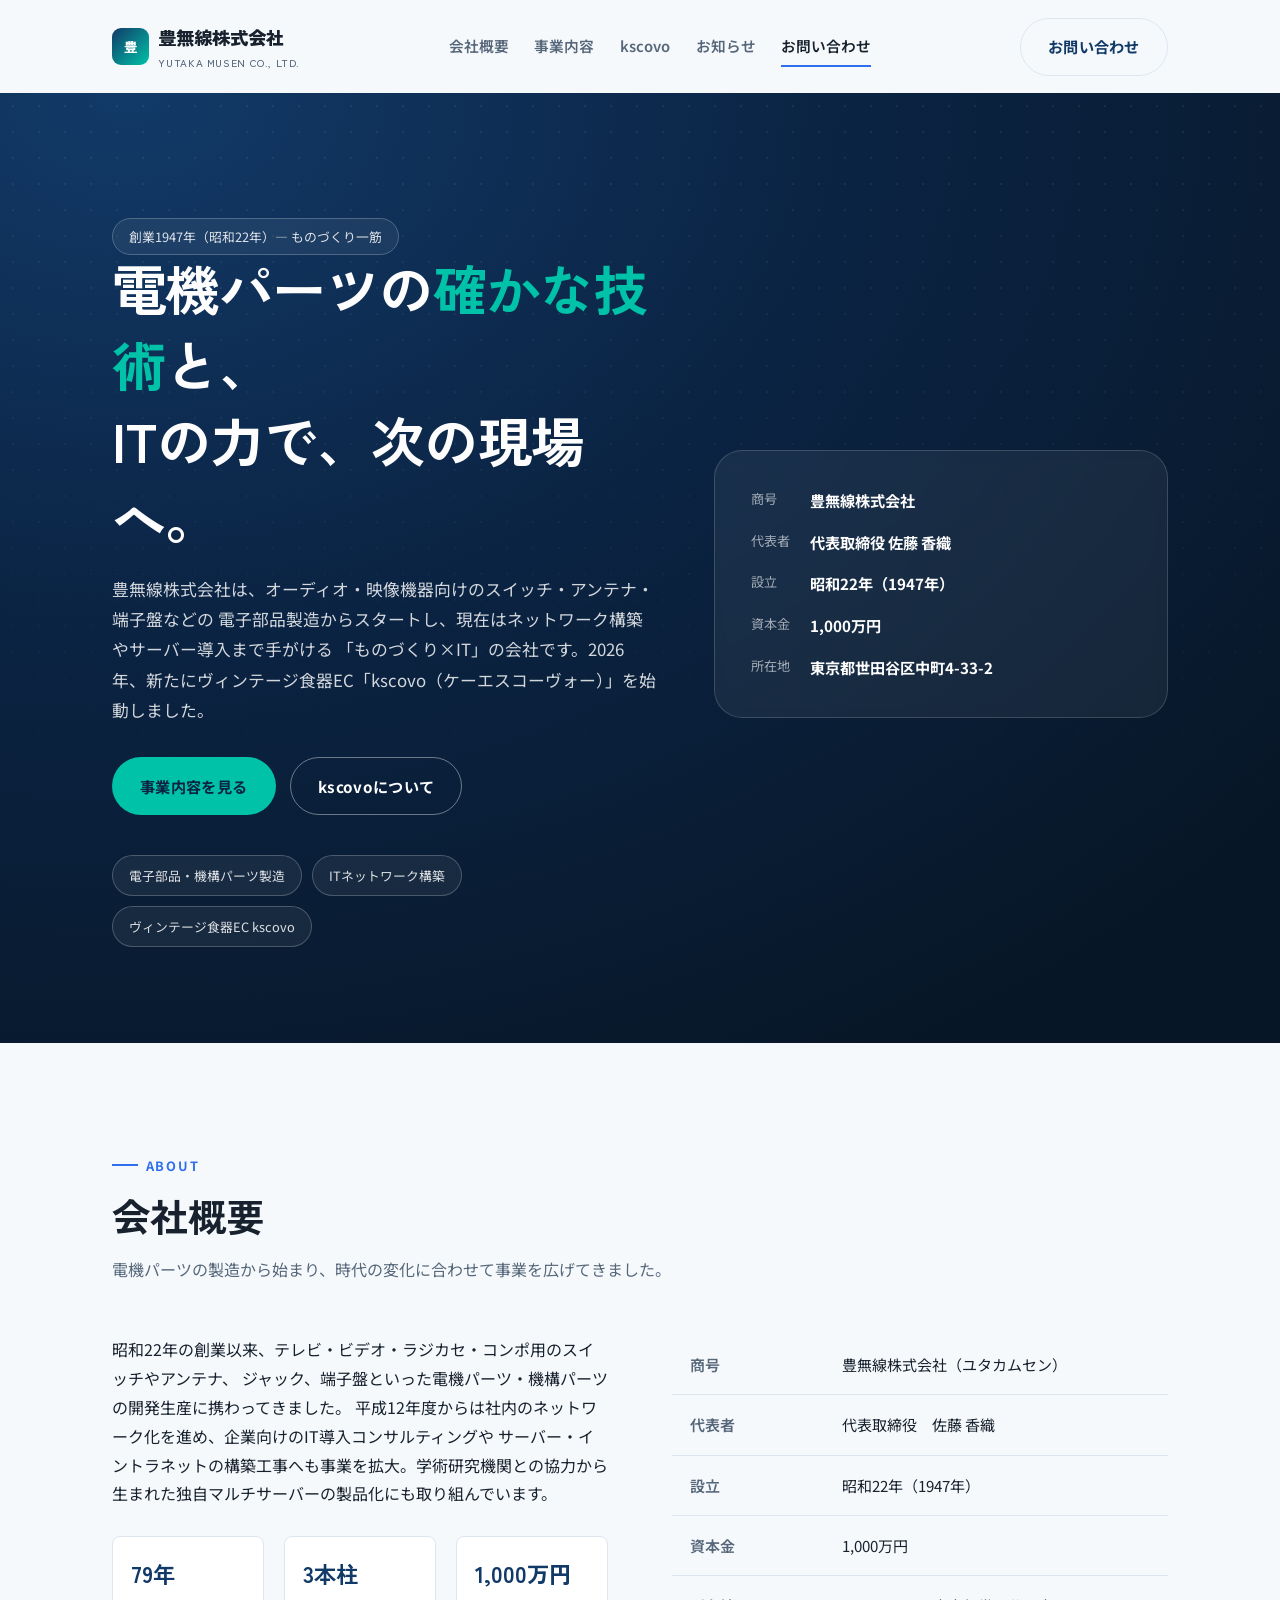
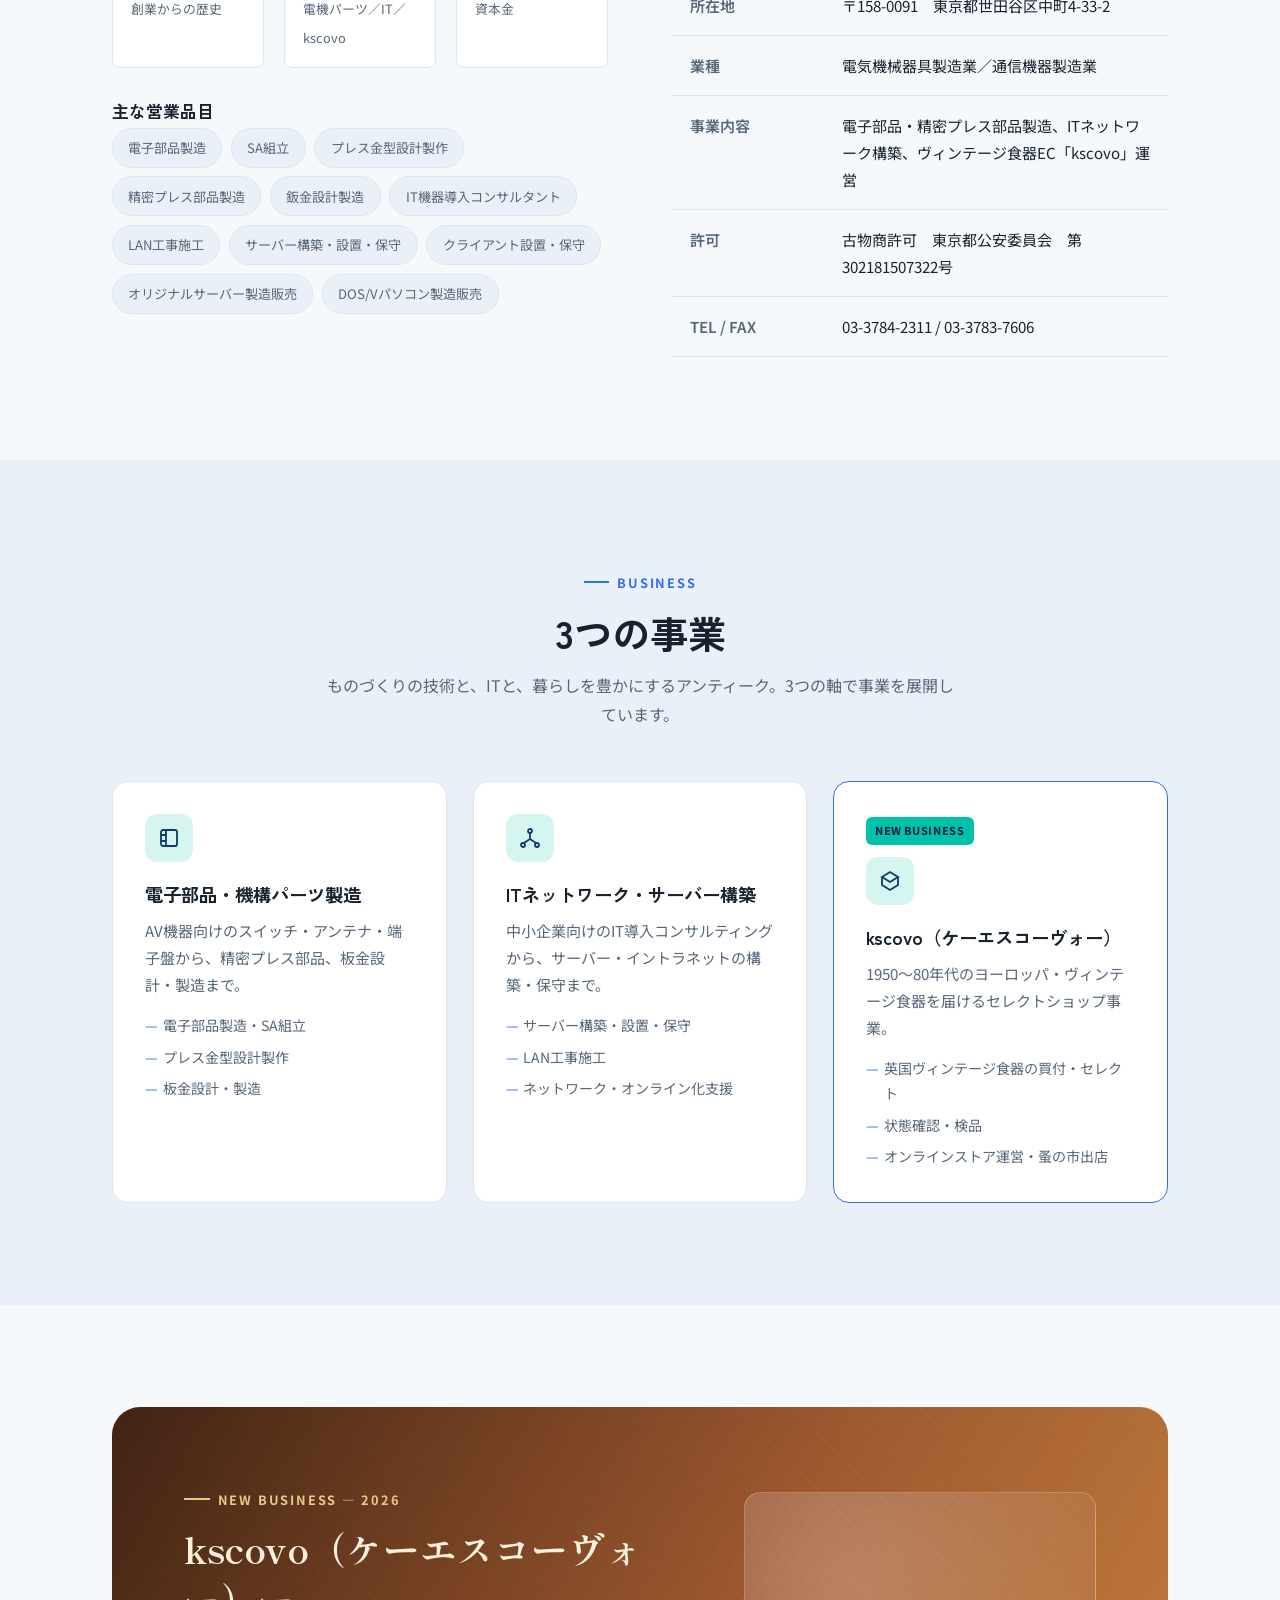
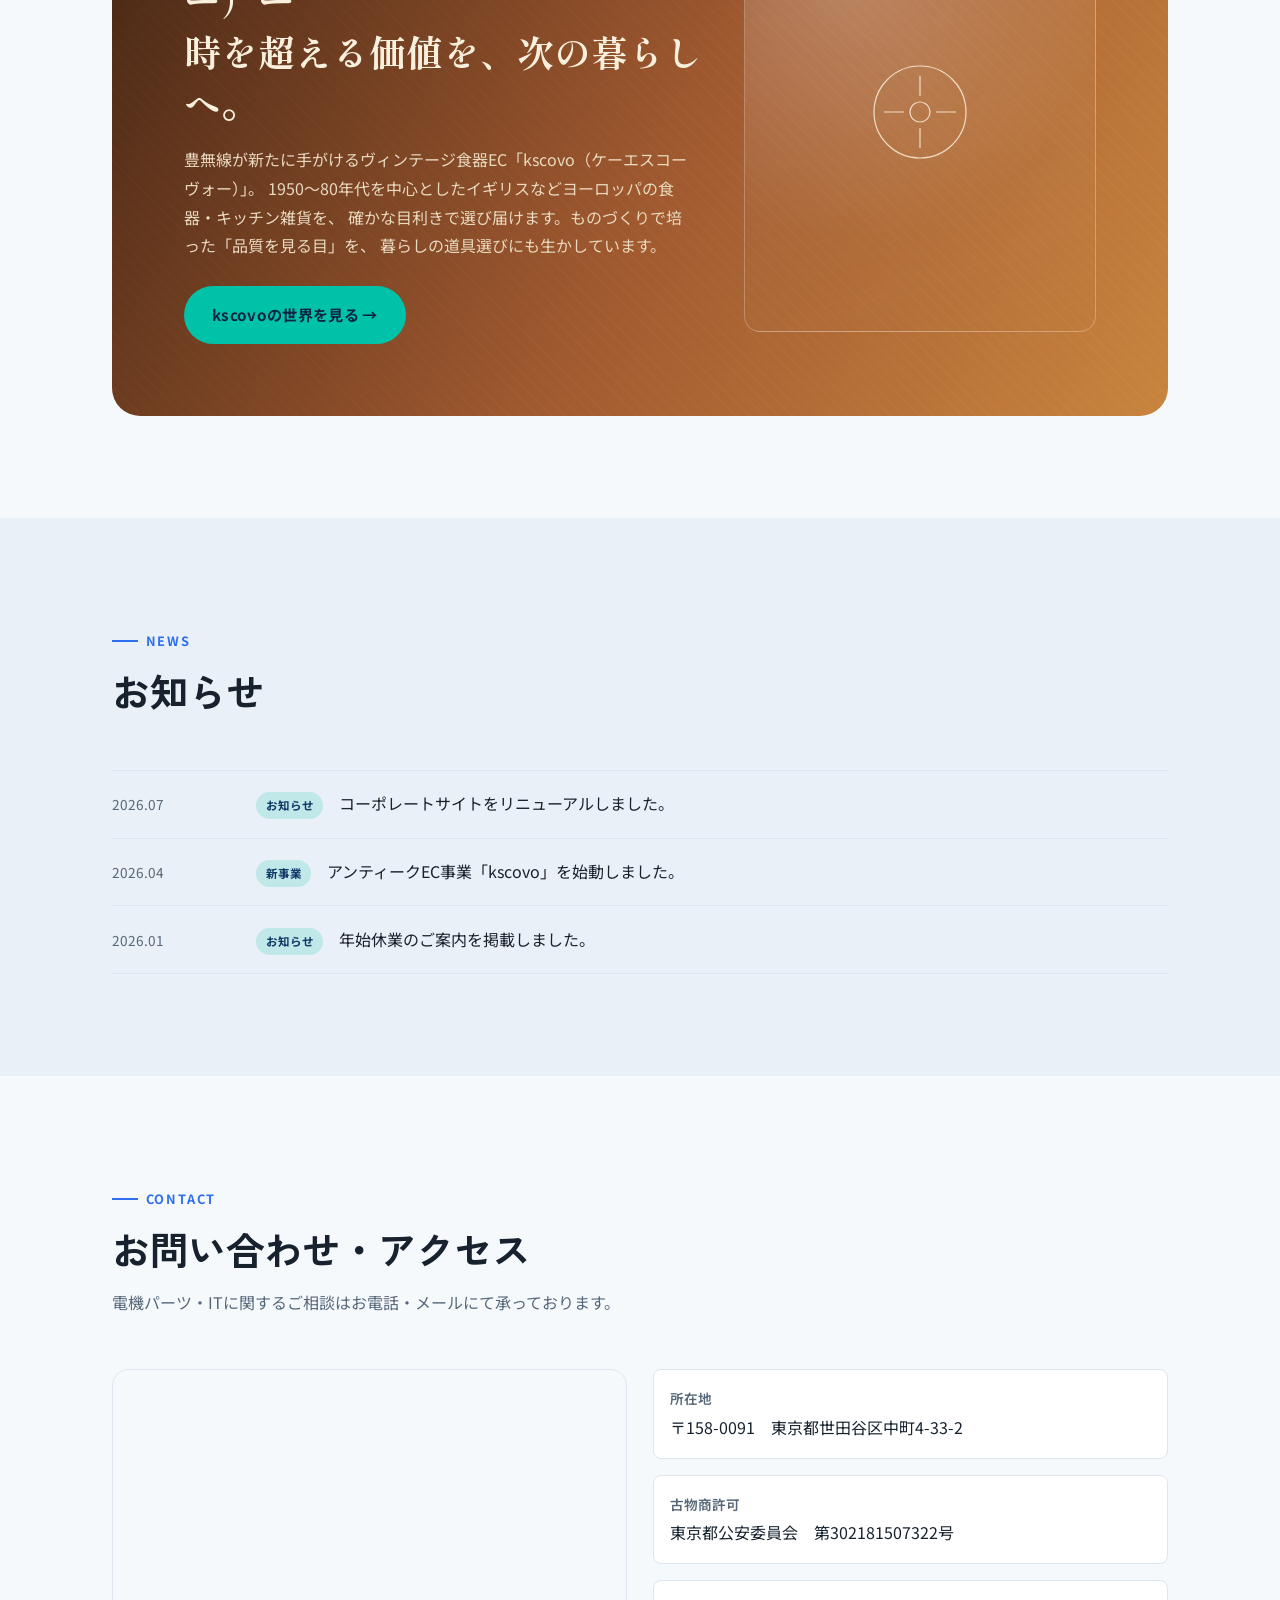
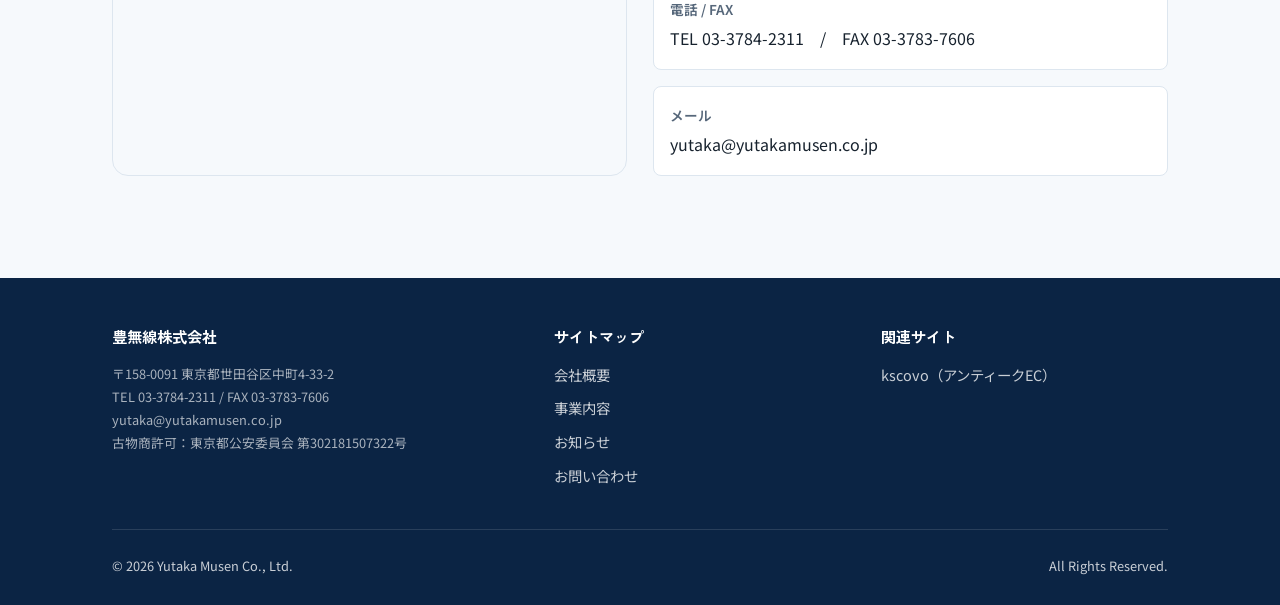
==== index.html @ 1d4fbcd5 "Add files via upload" ====
<!DOCTYPE html>
<html lang="ja">
<head>
<meta charset="UTF-8">
<meta name="viewport" content="width=device-width, initial-scale=1.0">
<title>豊無線株式会社 | 電機パーツ製造・ITネットワーク・アンティークEC「kscovo」</title>
<meta name="description" content="豊無線株式会社は昭和22年創業。電子部品・機構パーツの開発製造とITネットワーク構築に加え、ヴィンテージ食器EC「kscovo（ケーエスコーヴォー）」を新たに展開しています。">

<!-- 無料フォント(Google Fonts)。維持費0円で今どきの書体を利用できます -->
<link rel="preconnect" href="https://fonts.googleapis.com">
<link rel="preconnect" href="https://fonts.gstatic.com" crossorigin>
<link href="https://fonts.googleapis.com/css2?family=Noto+Sans+JP:wght@400;500;600;700;800&family=Zen+Kaku+Gothic+New:wght@500;700;900&family=Shippori+Mincho:wght@500;600;700&display=swap" rel="stylesheet">

<link rel="stylesheet" href="style.css">
</head>
<body class="theme-corp">

<header class="site-header" data-header>
  <div class="container">
    <a class="brand" href="#top">
      <span class="brand-mark">豊</span>
      <span>
        豊無線株式会社
        <small>YUTAKA MUSEN CO., LTD.</small>
      </span>
    </a>

    <nav class="nav-links" data-nav-links>
      <a href="#about">会社概要</a>
      <a href="#business">事業内容</a>
      <a href="#kscovo">kscovo</a>
      <a href="#news">お知らせ</a>
      <a href="#contact">お問い合わせ</a>
    </nav>

    <div class="nav-cta">
      <a class="btn btn-outline" href="#contact">お問い合わせ</a>
      <button class="nav-toggle" data-nav-toggle aria-label="メニューを開く" aria-expanded="false">
        <span></span>
      </button>
    </div>
  </div>
</header>

<main id="top">

  <!-- ================= HERO ================= -->
  <section class="hero">
    <div class="container hero-grid">
      <div class="reveal is-visible">
        <span class="hero-badge" style="margin-bottom:1.25rem;">創業1947年（昭和22年）— ものづくり一筋</span>
        <h1>電機パーツの<em>確かな技術</em>と、<br>ITの力で、次の現場へ。</h1>
        <p class="lead">
          豊無線株式会社は、オーディオ・映像機器向けのスイッチ・アンテナ・端子盤などの
          電子部品製造からスタートし、現在はネットワーク構築やサーバー導入まで手がける
          「ものづくり×IT」の会社です。2026年、新たにヴィンテージ食器EC「kscovo（ケーエスコーヴォー）」を始動しました。
        </p>
        <div class="hero-actions">
          <a class="btn btn-accent" href="#business">事業内容を見る</a>
          <a class="btn btn-ghost" href="#kscovo">kscovoについて</a>
        </div>
        <div class="hero-badges">
          <span class="hero-badge">電子部品・機構パーツ製造</span>
          <span class="hero-badge">ITネットワーク構築</span>
          <span class="hero-badge">ヴィンテージ食器EC kscovo</span>
        </div>
      </div>

      <div class="hero-panel reveal">
        <dl>
          <dt>商号</dt><dd>豊無線株式会社</dd>
          <dt>代表者</dt><dd>代表取締役 佐藤 香織</dd>
          <dt>設立</dt><dd>昭和22年（1947年）</dd>
          <dt>資本金</dt><dd>1,000万円</dd>
          <dt>所在地</dt><dd>東京都世田谷区中町4-33-2</dd>
        </dl>
      </div>
    </div>
  </section>

  <!-- ================= 会社概要 ================= -->
  <section class="section" id="about">
    <div class="container">
      <div class="section-head reveal">
        <span class="eyebrow">About</span>
        <h2>会社概要</h2>
        <p>電機パーツの製造から始まり、時代の変化に合わせて事業を広げてきました。</p>
      </div>

      <div class="about-lead">
        <div class="reveal">
          <p>
            昭和22年の創業以来、テレビ・ビデオ・ラジカセ・コンポ用のスイッチやアンテナ、
            ジャック、端子盤といった電機パーツ・機構パーツの開発生産に携わってきました。
            平成12年度からは社内のネットワーク化を進め、企業向けのIT導入コンサルティングや
            サーバー・イントラネットの構築工事へも事業を拡大。学術研究機関との協力から
            生まれた独自マルチサーバーの製品化にも取り組んでいます。
          </p>
          <div class="stat-row">
            <div class="stat"><b>79年</b><span>創業からの歴史</span></div>
            <div class="stat"><b>3本柱</b><span>電機パーツ／IT／kscovo</span></div>
            <div class="stat"><b>1,000万円</b><span>資本金</span></div>
          </div>

          <div style="margin-top:2rem;">
            <h3 style="font-size:1.05rem;margin-bottom:.25rem;">主な営業品目</h3>
            <ul class="tag-list">
              <li class="tag-pill">電子部品製造</li>
              <li class="tag-pill">SA組立</li>
              <li class="tag-pill">プレス金型設計製作</li>
              <li class="tag-pill">精密プレス部品製造</li>
              <li class="tag-pill">鈑金設計製造</li>
              <li class="tag-pill">IT機器導入コンサルタント</li>
              <li class="tag-pill">LAN工事施工</li>
              <li class="tag-pill">サーバー構築・設置・保守</li>
              <li class="tag-pill">クライアント設置・保守</li>
              <li class="tag-pill">オリジナルサーバー製造販売</li>
              <li class="tag-pill">DOS/Vパソコン製造販売</li>
            </ul>
          </div>
        </div>

        <div class="reveal">
          <table class="info-table">
            <tbody>
              <tr><th>商号</th><td>豊無線株式会社（ユタカムセン）</td></tr>
              <tr><th>代表者</th><td>代表取締役　佐藤 香織</td></tr>
              <tr><th>設立</th><td>昭和22年（1947年）</td></tr>
              <tr><th>資本金</th><td>1,000万円</td></tr>
              <tr><th>所在地</th><td>〒158-0091　東京都世田谷区中町4-33-2</td></tr>
              <tr><th>業種</th><td>電気機械器具製造業／通信機器製造業</td></tr>
              <tr><th>事業内容</th><td>電子部品・精密プレス部品製造、ITネットワーク構築、ヴィンテージ食器EC「kscovo」運営</td></tr>
              <tr><th>許可</th><td>古物商許可　東京都公安委員会　第302181507322号</td></tr>
              <tr><th>TEL / FAX</th><td>03-3784-2311 / 03-3783-7606</td></tr>
            </tbody>
          </table>
        </div>
      </div>
    </div>
  </section>

  <!-- ================= 事業内容 ================= -->
  <section class="section section--alt" id="business">
    <div class="container">
      <div class="section-head center reveal" style="margin-inline:auto;">
        <span class="eyebrow">Business</span>
        <h2>3つの事業</h2>
        <p>ものづくりの技術と、ITと、暮らしを豊かにするアンティーク。3つの軸で事業を展開しています。</p>
      </div>

      <div class="grid grid-3">
        <div class="card reveal">
          <div class="card-icon" aria-hidden="true">
            <svg width="24" height="24" viewBox="0 0 24 24" fill="none" stroke="currentColor" stroke-width="1.8"><rect x="4" y="4" width="16" height="16" rx="2"/><path d="M9 4v16M4 9h5M4 15h5"/></svg>
          </div>
          <h3>電子部品・機構パーツ製造</h3>
          <p>AV機器向けのスイッチ・アンテナ・端子盤から、精密プレス部品、板金設計・製造まで。</p>
          <ul>
            <li>電子部品製造・SA組立</li>
            <li>プレス金型設計製作</li>
            <li>板金設計・製造</li>
          </ul>
        </div>

        <div class="card reveal">
          <div class="card-icon" aria-hidden="true">
            <svg width="24" height="24" viewBox="0 0 24 24" fill="none" stroke="currentColor" stroke-width="1.8"><circle cx="12" cy="5" r="2"/><circle cx="5" cy="19" r="2"/><circle cx="19" cy="19" r="2"/><path d="M12 7v6M12 13l-6 4M12 13l6 4"/></svg>
          </div>
          <h3>ITネットワーク・サーバー構築</h3>
          <p>中小企業向けのIT導入コンサルティングから、サーバー・イントラネットの構築・保守まで。</p>
          <ul>
            <li>サーバー構築・設置・保守</li>
            <li>LAN工事施工</li>
            <li>ネットワーク・オンライン化支援</li>
          </ul>
        </div>

        <a class="card reveal" href="kscovo.html" style="border-color:var(--color-accent-2,#8a5a3b);">
          <span class="badge-new">NEW BUSINESS</span>
          <div class="card-icon" aria-hidden="true">
            <svg width="24" height="24" viewBox="0 0 24 24" fill="none" stroke="currentColor" stroke-width="1.8"><path d="M4 8l8-5 8 5-8 5-8-5Z"/><path d="M4 8v8l8 5 8-5V8"/></svg>
          </div>
          <h3>kscovo（ケーエスコーヴォー）</h3>
          <p>1950〜80年代のヨーロッパ・ヴィンテージ食器を届けるセレクトショップ事業。</p>
          <ul>
            <li>英国ヴィンテージ食器の買付・セレクト</li>
            <li>状態確認・検品</li>
            <li>オンラインストア運営・蚤の市出店</li>
          </ul>
        </a>
      </div>
    </div>
  </section>

  <!-- ================= kscovo 誘導 ================= -->
  <section class="section" id="kscovo">
    <div class="container">
      <div class="kscovo-teaser reveal">
        <div>
          <span class="eyebrow">New Business — 2026</span>
          <h2>kscovo（ケーエスコーヴォー）ー <br>時を超える価値を、次の暮らしへ。</h2>
          <p>
            豊無線が新たに手がけるヴィンテージ食器EC「kscovo（ケーエスコーヴォー）」。
            1950〜80年代を中心としたイギリスなどヨーロッパの食器・キッチン雑貨を、
            確かな目利きで選び届けます。ものづくりで培った「品質を見る目」を、
            暮らしの道具選びにも生かしています。
          </p>
          <a class="btn btn-accent" href="kscovo.html">kscovoの世界を見る →</a>
        </div>
        <div class="kscovo-teaser-visual" aria-hidden="true">
          <svg width="120" height="120" viewBox="0 0 120 120" fill="none" stroke="#f8efdd" stroke-width="1.2" opacity="0.85">
            <circle cx="60" cy="60" r="46"/>
            <path d="M60 24v20M60 76v20M24 60h20M76 60h20"/>
            <circle cx="60" cy="60" r="10"/>
          </svg>
        </div>
      </div>
    </div>
  </section>

  <!-- ================= お知らせ ================= -->
  <section class="section section--alt" id="news">
    <div class="container">
      <div class="section-head reveal">
        <span class="eyebrow">News</span>
        <h2>お知らせ</h2>
      </div>

      <div class="news-list reveal">
        <div class="news-item">
          <time datetime="2026-07">2026.07</time>
          <span class="news-tag">お知らせ</span>
          <p>コーポレートサイトをリニューアルしました。</p>
        </div>
        <div class="news-item">
          <time datetime="2026-04">2026.04</time>
          <span class="news-tag">新事業</span>
          <p>アンティークEC事業「kscovo」を始動しました。</p>
        </div>
        <div class="news-item">
          <time datetime="2026-01">2026.01</time>
          <span class="news-tag">お知らせ</span>
          <p>年始休業のご案内を掲載しました。</p>
        </div>
      </div>
    </div>
  </section>

  <!-- ================= お問い合わせ / アクセス ================= -->
  <section class="section" id="contact">
    <div class="container">
      <div class="section-head reveal">
        <span class="eyebrow">Contact</span>
        <h2>お問い合わせ・アクセス</h2>
        <p>電機パーツ・ITに関するご相談はお電話・メールにて承っております。</p>
      </div>

      <div class="contact-grid reveal">
        <div class="map-frame">
          <iframe
            src="https://www.google.com/maps?q=東京都世田谷区中町4-33-2&output=embed"
            loading="lazy"
            referrerpolicy="no-referrer-when-downgrade"
            title="豊無線株式会社 所在地地図">
          </iframe>
        </div>

        <ul class="contact-list">
          <li>
            <div>
              <b>所在地</b>
              〒158-0091　東京都世田谷区中町4-33-2
            </div>
          </li>
          <li>
            <div>
              <b>古物商許可</b>
              東京都公安委員会　第302181507322号
            </div>
          </li>
          <li>
            <div>
              <b>電話 / FAX</b>
              TEL 03-3784-2311　/　FAX 03-3783-7606
            </div>
          </li>
          <li>
            <div>
              <b>メール</b>
              yutaka@yutakamusen.co.jp
            </div>
          </li>
        </ul>
      </div>
    </div>
  </section>
</main>

<footer class="site-footer">
  <div class="container">
    <div class="footer-grid">
      <div>
        <h4>豊無線株式会社</h4>
        <p class="small-note" style="color:rgba(255,255,255,.65);max-width:26rem;">
          〒158-0091 東京都世田谷区中町4-33-2<br>
          TEL 03-3784-2311 / FAX 03-3783-7606<br>
          yutaka@yutakamusen.co.jp<br>
          古物商許可：東京都公安委員会 第302181507322号
        </p>
      </div>
      <div>
        <h4>サイトマップ</h4>
        <ul>
          <li><a href="#about">会社概要</a></li>
          <li><a href="#business">事業内容</a></li>
          <li><a href="#news">お知らせ</a></li>
          <li><a href="#contact">お問い合わせ</a></li>
        </ul>
      </div>
      <div>
        <h4>関連サイト</h4>
        <ul>
          <li><a href="kscovo.html">kscovo（アンティークEC）</a></li>
        </ul>
      </div>
    </div>
    <div class="footer-bottom">
      <span>&copy; <span data-year>2026</span> Yutaka Musen Co., Ltd.</span>
      <span>All Rights Reserved.</span>
    </div>
  </div>
</footer>

<script src="script.js"></script>
</body>
</html>
---- style.css ----
/* =========================================================
   豊無線株式会社 コーポレートサイト / kscovo ブランドサイト 共通CSS
   - ビルド不要の素の CSS のみ。CDNはGoogle Fontsのみ利用（無料・維持コストほぼ0）
   - body の class (theme-corp / theme-kscovo) で配色・フォントを切替える
     ことで、1本のCSSファイルで「本業サイト」と「kscovoブランド」の
     まったく違う世界観を両立させています。
   ========================================================= */

:root{
  --font-sans: "Noto Sans JP", "Hiragino Kaku Gothic ProN", sans-serif;
  --font-display: "Zen Kaku Gothic New", var(--font-sans);

  --container: 1120px;
  --radius-sm: 8px;
  --radius-md: 16px;
  --radius-lg: 28px;
  --gap: clamp(1rem, 2vw, 1.75rem);
  --section-pad: clamp(3.5rem, 8vw, 7rem);
  --ease: cubic-bezier(.4,0,.2,1);
}

/* ---------- テーマ: 豊無線（本業サイト） ---------- */
body.theme-corp{
  --color-bg: #f6f9fc;
  --color-bg-alt: #eaf0f7;
  --color-surface: #ffffff;
  --color-text: #17222e;
  --color-text-muted: #56677a;
  --color-primary: #123a68;
  --color-primary-dark: #0b2444;
  --color-accent: #00c2a8;
  --color-accent-2: #2f6fed;
  --color-border: #dde6ef;
  --hero-gradient: radial-gradient(120% 120% at 10% 0%, #123a68 0%, #0b2444 45%, #071626 100%);
}

/* ---------- テーマ: kscovo（1950-80s 英国ヴィンテージ食器ブランド） ---------- */
/* 実店舗 kscovo.stores.jp のテイスト(Hornsea/Midwinterなどの英国ヴィンテージ
   食器らしい、マスタード×テラコッタ×オリーブの温かみあるレトロトーン)に寄せています */
body.theme-kscovo{
  --font-display: "Shippori Mincho", serif;
  --color-bg: #f8f0e2;
  --color-bg-alt: #f0e3c9;
  --color-surface: #fffaf1;
  --color-text: #3a2e22;
  --color-text-muted: #7c6a56;
  --color-primary: #7a4726;
  --color-primary-dark: #402313;
  --color-accent: #c9843f;
  --color-accent-2: #7d8a4d;
  --color-border: #e4d3ac;
  --hero-gradient: radial-gradient(120% 120% at 85% 0%, #c9843f 0%, #a15a30 45%, #402313 100%);
}

*,*::before,*::after{ box-sizing:border-box; }
html{ scroll-behavior:smooth; }
@media (prefers-reduced-motion: reduce){
  html{ scroll-behavior:auto; }
  *{ animation-duration:.001ms !important; transition-duration:.001ms !important; }
}

body{
  margin:0;
  font-family:var(--font-sans);
  background:var(--color-bg);
  color:var(--color-text);
  line-height:1.8;
  -webkit-font-smoothing:antialiased;
  font-size:16px;
}

img,svg{ display:block; max-width:100%; }
a{ color:inherit; text-decoration:none; }
ul{ margin:0; padding:0; list-style:none; }
h1,h2,h3,h4{ font-family:var(--font-display); line-height:1.4; margin:0; }
p{ margin:0; }

.container{
  width:100%;
  max-width:var(--container);
  margin-inline:auto;
  padding-inline:clamp(1.25rem, 4vw, 2rem);
}

.section{ padding-block:var(--section-pad); }
.section--alt{ background:var(--color-bg-alt); }

.eyebrow{
  display:inline-flex; align-items:center; gap:.5rem;
  font-size:.8rem; letter-spacing:.14em; font-weight:700;
  color:var(--color-accent-2, var(--color-accent));
  text-transform:uppercase;
  margin-bottom:.75rem;
}
.eyebrow::before{ content:""; width:1.6rem; height:2px; background:currentColor; display:inline-block; }

.section-head{ max-width:640px; margin-bottom:clamp(2rem,5vw,3.25rem); }
.section-head h2{ font-size:clamp(1.6rem,3.2vw,2.4rem); margin-bottom:.75rem; }
.section-head p{ color:var(--color-text-muted); font-size:1rem; }
.section-head.center{ margin-inline:auto; text-align:center; }

/* ---------- ボタン ---------- */
.btn{
  display:inline-flex; align-items:center; gap:.6rem;
  padding:.9rem 1.7rem; border-radius:999px;
  font-weight:700; font-size:.95rem; letter-spacing:.02em;
  border:1px solid transparent; cursor:pointer;
  transition:transform .25s var(--ease), box-shadow .25s var(--ease), background .25s var(--ease), color .25s var(--ease);
  white-space:nowrap;
}
.btn:hover{ transform:translateY(-2px); }
.btn-primary{ background:var(--color-primary); color:#fff; box-shadow:0 10px 24px -10px color-mix(in srgb, var(--color-primary) 70%, transparent); }
.btn-primary:hover{ background:var(--color-primary-dark); }
.btn-accent{ background:var(--color-accent); color:#0b2444; }
.theme-kscovo .btn-accent{ color:#2c1c11; }
.btn-accent:hover{ filter:brightness(1.08); }
.btn-ghost{ background:transparent; color:var(--color-on-dark, #fff); border-color:color-mix(in srgb, currentColor 40%, transparent); }
.btn-outline{ background:transparent; color:var(--color-primary); border-color:var(--color-border); }
.btn-outline:hover{ background:var(--color-surface); border-color:var(--color-primary); }
.btn-block{ width:100%; justify-content:center; }

/* ---------- ヘッダー / ナビ ---------- */
.site-header{
  position:sticky; top:0; z-index:100;
  padding-block:1.1rem;
  transition:background .3s var(--ease), box-shadow .3s var(--ease), padding .3s var(--ease), backdrop-filter .3s var(--ease);
}
.site-header .container{ display:flex; align-items:center; justify-content:space-between; gap:1rem; }
.site-header.is-scrolled{
  background:color-mix(in srgb, var(--color-bg) 82%, transparent);
  backdrop-filter:blur(14px);
  box-shadow:0 8px 24px -18px rgba(0,0,0,.35);
  padding-block:.7rem;
}
.brand{ display:flex; align-items:center; gap:.6rem; font-family:var(--font-display); font-weight:800; font-size:1.15rem; }
.brand-mark{
  width:2.3rem; height:2.3rem; border-radius:9px;
  background:linear-gradient(135deg, var(--color-primary), var(--color-accent));
  color:#fff; display:flex; align-items:center; justify-content:center;
  font-size:.85rem; font-weight:800; letter-spacing:-.02em;
  flex:none;
}
.theme-kscovo .brand-mark{ border-radius:50%; background:linear-gradient(135deg, var(--color-accent), var(--color-primary)); }
.brand small{ display:block; font-size:.65rem; font-weight:500; color:var(--color-text-muted); letter-spacing:.06em; }

.nav-links{ display:flex; align-items:center; gap:clamp(1rem,2vw,2rem); }
.nav-links a{
  font-size:.92rem; font-weight:600; color:var(--color-text-muted);
  position:relative; padding:.3rem 0; transition:color .2s;
}
.nav-links a::after{
  content:""; position:absolute; left:0; bottom:-2px; height:2px; width:0;
  background:var(--color-accent-2, var(--color-accent)); transition:width .25s var(--ease);
}
.nav-links a:hover,.nav-links a.active{ color:var(--color-text); }
.nav-links a:hover::after,.nav-links a.active::after{ width:100%; }
.nav-cta{ display:flex; align-items:center; gap:.75rem; }

.nav-toggle{
  display:none; width:2.6rem; height:2.6rem; border-radius:8px;
  border:1px solid var(--color-border); background:var(--color-surface);
  align-items:center; justify-content:center; cursor:pointer;
}
.nav-toggle span, .nav-toggle span::before, .nav-toggle span::after{
  content:""; display:block; width:18px; height:2px; background:var(--color-text);
  position:relative; transition:transform .25s var(--ease), opacity .25s var(--ease);
}
.nav-toggle span::before{ position:absolute; top:-6px; }
.nav-toggle span::after{ position:absolute; top:6px; }
.nav-toggle[aria-expanded="true"] span{ background:transparent; }
.nav-toggle[aria-expanded="true"] span::before{ transform:translateY(6px) rotate(45deg); }
.nav-toggle[aria-expanded="true"] span::after{ transform:translateY(-6px) rotate(-45deg); }

@media (max-width: 860px){
  .nav-links{
    position:fixed; inset:0 0 0 auto; width:min(78vw,320px); height:100vh;
    background:var(--color-surface); flex-direction:column; align-items:flex-start;
    padding:6.5rem 2rem 2rem; gap:1.5rem; box-shadow:-16px 0 40px -20px rgba(0,0,0,.35);
    transform:translateX(100%); transition:transform .35s var(--ease);
  }
  .nav-links.is-open{ transform:translateX(0); }
  .nav-toggle{ display:inline-flex; }
  .nav-cta .btn-outline{ display:none; }
}

/* ---------- ヒーロー ---------- */
.hero{
  position:relative; overflow:hidden; color:#fdfdfd;
  background:var(--hero-gradient);
  padding-block:clamp(4.5rem,10vw,8rem) clamp(3.5rem,8vw,6rem);
}
.hero::before{
  content:""; position:absolute; inset:0; opacity:.5; pointer-events:none;
  background-image:radial-gradient(rgba(255,255,255,.14) 1px, transparent 1px);
  background-size:26px 26px;
  mask-image:linear-gradient(to bottom, black, transparent 85%);
}
.hero-grid{ position:relative; display:grid; gap:clamp(2rem,5vw,3rem); grid-template-columns:1.1fr .9fr; align-items:center; }
.hero h1{ font-size:clamp(2rem,4.6vw,3.4rem); letter-spacing:-.01em; margin-bottom:1.2rem; }
.hero h1 em{ font-style:normal; color:var(--color-accent); }
.hero p.lead{ color:rgba(255,255,255,.82); font-size:1.05rem; max-width:34rem; margin-bottom:2rem; }
.hero-actions{ display:flex; flex-wrap:wrap; gap:.9rem; }
.hero-badges{ display:flex; flex-wrap:wrap; gap:.6rem; margin-top:2.5rem; }
.hero-badge{
  border:1px solid rgba(255,255,255,.22); border-radius:999px; padding:.5rem 1rem;
  font-size:.8rem; color:rgba(255,255,255,.85); background:rgba(255,255,255,.06);
}
.hero-panel{
  background:rgba(255,255,255,.06); border:1px solid rgba(255,255,255,.16);
  border-radius:var(--radius-lg); padding:clamp(1.5rem,3vw,2.25rem);
  backdrop-filter:blur(6px);
}
.hero-panel dl{ display:grid; grid-template-columns:auto 1fr; gap:.9rem 1.2rem; margin:0; }
.hero-panel dt{ color:rgba(255,255,255,.6); font-size:.82rem; }
.hero-panel dd{ margin:0; font-weight:700; font-size:.95rem; }
@media (max-width:860px){ .hero-grid{ grid-template-columns:1fr; } }

/* ---------- カード共通 ---------- */
.grid{ display:grid; gap:var(--gap); }
.grid-3{ grid-template-columns:repeat(3,1fr); }
.grid-2{ grid-template-columns:repeat(2,1fr); }
@media (max-width:960px){ .grid-3{ grid-template-columns:repeat(2,1fr); } }
@media (max-width:640px){ .grid-3, .grid-2{ grid-template-columns:1fr; } }

.card{
  background:var(--color-surface); border:1px solid var(--color-border);
  border-radius:var(--radius-md); padding:clamp(1.5rem,2.6vw,2rem);
  transition:transform .3s var(--ease), box-shadow .3s var(--ease), border-color .3s var(--ease);
}
.card:hover{ transform:translateY(-6px); box-shadow:0 24px 44px -28px rgba(15,30,50,.35); border-color:transparent; }
.card-icon{
  width:3rem; height:3rem; border-radius:12px; display:flex; align-items:center; justify-content:center;
  background:color-mix(in srgb, var(--color-accent) 16%, transparent); color:var(--color-primary); margin-bottom:1.25rem;
}
.card h3{ font-size:1.15rem; margin-bottom:.6rem; }
.card p{ color:var(--color-text-muted); font-size:.94rem; }
.card ul{ margin-top:.9rem; display:grid; gap:.4rem; }
.card ul li{ font-size:.88rem; color:var(--color-text-muted); padding-left:1.1rem; position:relative; }
.card ul li::before{ content:"—"; position:absolute; left:0; color:var(--color-accent-2,var(--color-accent)); }

.badge-new{
  display:inline-block; font-size:.68rem; font-weight:800; letter-spacing:.06em;
  background:var(--color-accent); color:#0b2444; padding:.25rem .55rem; border-radius:6px; margin-bottom:.75rem;
}
.theme-kscovo .badge-new{ color:#2c1c11; }

/* ---------- kscovo 誘導セクション（本業サイト内） ---------- */
.kscovo-teaser{
  position:relative; overflow:hidden; border-radius:var(--radius-lg);
  background:linear-gradient(120deg,#402313,#a15a30 55%,#c9843f);
  color:#f8efdd; padding:clamp(2.5rem,6vw,4.5rem);
  display:grid; gap:2rem; grid-template-columns:1.2fr .8fr; align-items:center;
}
.kscovo-teaser::after{
  content:""; position:absolute; inset:0; opacity:.5; mix-blend-mode:overlay; pointer-events:none;
  background-image:repeating-linear-gradient(45deg, rgba(255,255,255,.05) 0 2px, transparent 2px 10px);
}
.kscovo-teaser .eyebrow{ color:#e8c98a; }
.kscovo-teaser h2{ font-family:"Shippori Mincho", serif; font-size:clamp(1.6rem,3.4vw,2.3rem); margin-bottom:1rem; }
.kscovo-teaser p{ color:#e9d9bf; margin-bottom:1.6rem; max-width:32rem; }
.kscovo-teaser-visual{
  aspect-ratio:4/5; border:1px solid rgba(255,255,255,.25); border-radius:var(--radius-md);
  background:radial-gradient(circle at 30% 20%, rgba(255,255,255,.18), transparent 60%), linear-gradient(160deg, rgba(255,255,255,.08), transparent);
  display:flex; align-items:center; justify-content:center;
}
@media (max-width:860px){ .kscovo-teaser{ grid-template-columns:1fr; } .kscovo-teaser-visual{ order:-1; aspect-ratio:16/9; } }

/* ---------- 情報テーブル(会社概要) ---------- */
.info-table{ width:100%; border-collapse:collapse; }
.info-table th,.info-table td{
  text-align:left; padding:1rem 1.1rem; border-bottom:1px solid var(--color-border); font-size:.94rem; vertical-align:top;
}
.info-table th{ width:9.5rem; color:var(--color-text-muted); font-weight:600; }
@media (max-width:640px){
  .info-table, .info-table tbody, .info-table tr, .info-table th, .info-table td{ display:block; width:auto; }
  .info-table th{ padding-bottom:.2rem; border-bottom:none; }
  .info-table td{ padding-top:0; padding-bottom:1.1rem; }
}

/* ---------- タイムライン(お知らせ) ---------- */
.news-list{ display:grid; gap:0; border-top:1px solid var(--color-border); }
.news-item{
  display:grid; grid-template-columns:8rem auto 1fr; gap:1rem; align-items:baseline;
  padding:1.15rem 0; border-bottom:1px solid var(--color-border);
}
.news-item time{ color:var(--color-text-muted); font-size:.85rem; }
.news-tag{
  font-size:.72rem; font-weight:700; padding:.2rem .6rem; border-radius:999px; white-space:nowrap;
  background:color-mix(in srgb, var(--color-accent) 18%, transparent); color:var(--color-primary);
}
@media (max-width:640px){ .news-item{ grid-template-columns:1fr; gap:.4rem; } }

/* ---------- アクセス/連絡先 ---------- */
.contact-grid{ display:grid; grid-template-columns:1fr 1fr; gap:var(--gap); }
@media (max-width:860px){ .contact-grid{ grid-template-columns:1fr; } }
.map-frame{ border-radius:var(--radius-md); overflow:hidden; border:1px solid var(--color-border); }
.map-frame iframe{ width:100%; height:100%; min-height:320px; border:0; display:block; }
.contact-list{ display:grid; gap:1rem; }
.contact-list li{ display:flex; gap:.9rem; padding:1rem; background:var(--color-surface); border:1px solid var(--color-border); border-radius:var(--radius-sm); }
.contact-list b{ display:block; font-size:.85rem; color:var(--color-text-muted); margin-bottom:.15rem; font-weight:600; }

/* ---------- フッター ---------- */
.site-footer{ background:var(--color-primary-dark); color:rgba(255,255,255,.78); padding-block:3rem 1.75rem; }
.site-footer a:hover{ color:#fff; }
.footer-grid{ display:grid; grid-template-columns:1.4fr 1fr 1fr; gap:2.5rem; padding-bottom:2rem; border-bottom:1px solid rgba(255,255,255,.12); margin-bottom:1.5rem; }
.footer-grid h4{ color:#fff; font-size:.95rem; margin-bottom:.9rem; }
.footer-grid li{ margin-bottom:.5rem; font-size:.9rem; }
.footer-bottom{ display:flex; justify-content:space-between; flex-wrap:wrap; gap:.5rem; font-size:.8rem; }
@media (max-width:768px){ .footer-grid{ grid-template-columns:1fr; } }

/* ---------- スクロールリビール ---------- */
.reveal{ opacity:0; transform:translateY(24px); transition:opacity .7s var(--ease), transform .7s var(--ease); }
.reveal.is-visible{ opacity:1; transform:translateY(0); }

/* ---------- kscovo固有 装飾 ---------- */
.theme-kscovo .divider{
  width:100%; height:1px; margin-block:clamp(2rem,5vw,3.5rem);
  background:linear-gradient(90deg, transparent, var(--color-border) 20%, var(--color-border) 80%, transparent);
}
.ornament{ width:2.4rem; height:2.4rem; color:var(--color-accent); margin-bottom:1rem; }

.about-lead{ display:grid; grid-template-columns:1fr 1fr; gap:clamp(2rem,5vw,4rem); align-items:start; }
@media (max-width:860px){ .about-lead{ grid-template-columns:1fr; } }
.stat-row{ display:grid; grid-template-columns:repeat(3,1fr); gap:1.25rem; margin-top:1.75rem; }
@media (max-width:640px){ .stat-row{ grid-template-columns:1fr 1fr; } }
.stat{ padding:1rem 1.1rem; background:var(--color-surface); border:1px solid var(--color-border); border-radius:var(--radius-sm); }
.stat b{ display:block; font-size:1.4rem; font-family:var(--font-display); color:var(--color-primary); }
.stat span{ font-size:.8rem; color:var(--color-text-muted); }

/* ---------- kscovo: カテゴリー(アイコン) ---------- */
.icon-card{ text-align:center; }
.icon-circle{
  width:4rem; height:4rem; margin:0 auto 1.1rem; border-radius:50%;
  background:var(--color-bg-alt); border:1px solid var(--color-border);
  display:flex; align-items:center; justify-content:center; color:var(--color-accent-2, var(--color-accent));
}

/* ---------- 営業品目タグ ---------- */
.tag-list{ display:flex; flex-wrap:wrap; gap:.55rem; margin:0; padding:0; list-style:none; }
.tag-pill{
  font-size:.82rem; padding:.45rem .95rem; border-radius:999px;
  background:var(--color-bg-alt); border:1px solid var(--color-border); color:var(--color-text-muted);
}

/* ---------- ユーティリティ ---------- */
.text-center{ text-align:center; }
.mt-lg{ margin-top:var(--section-pad); }
.small-note{ font-size:.8rem; color:var(--color-text-muted); }
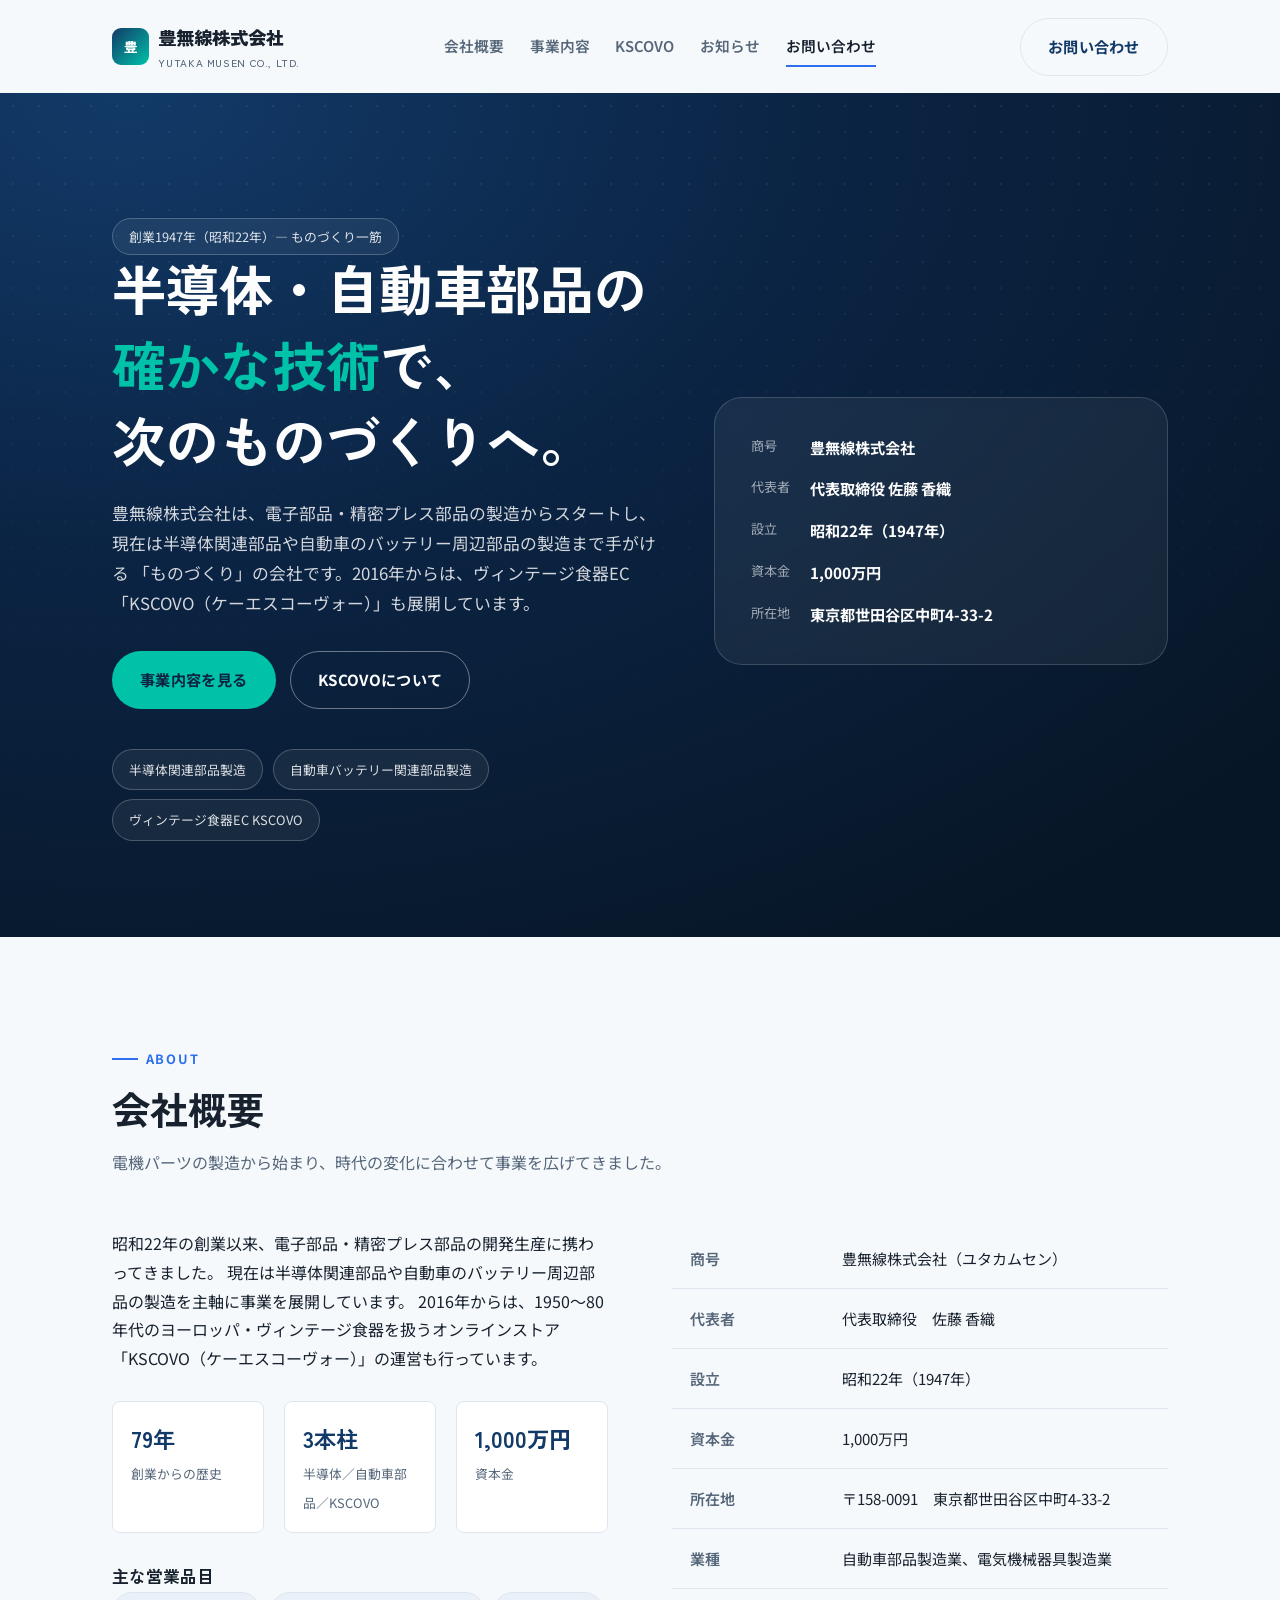
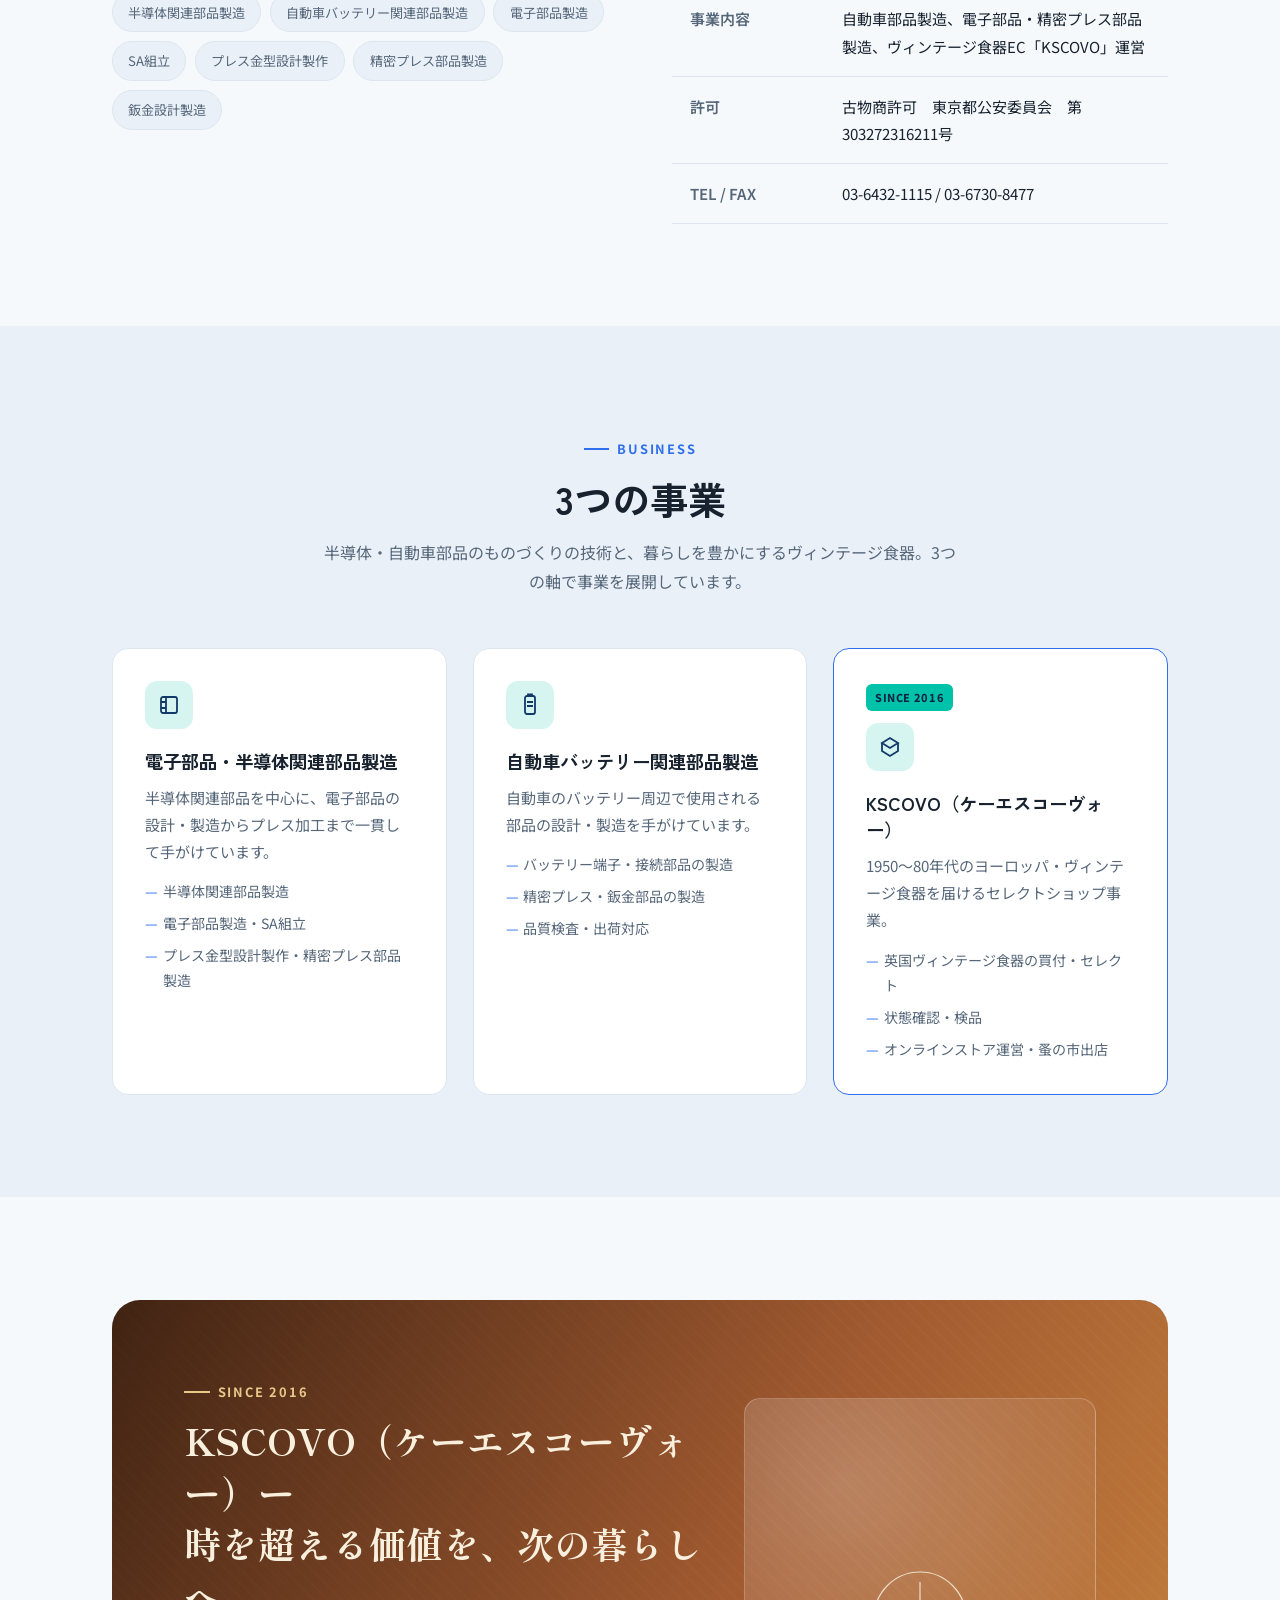
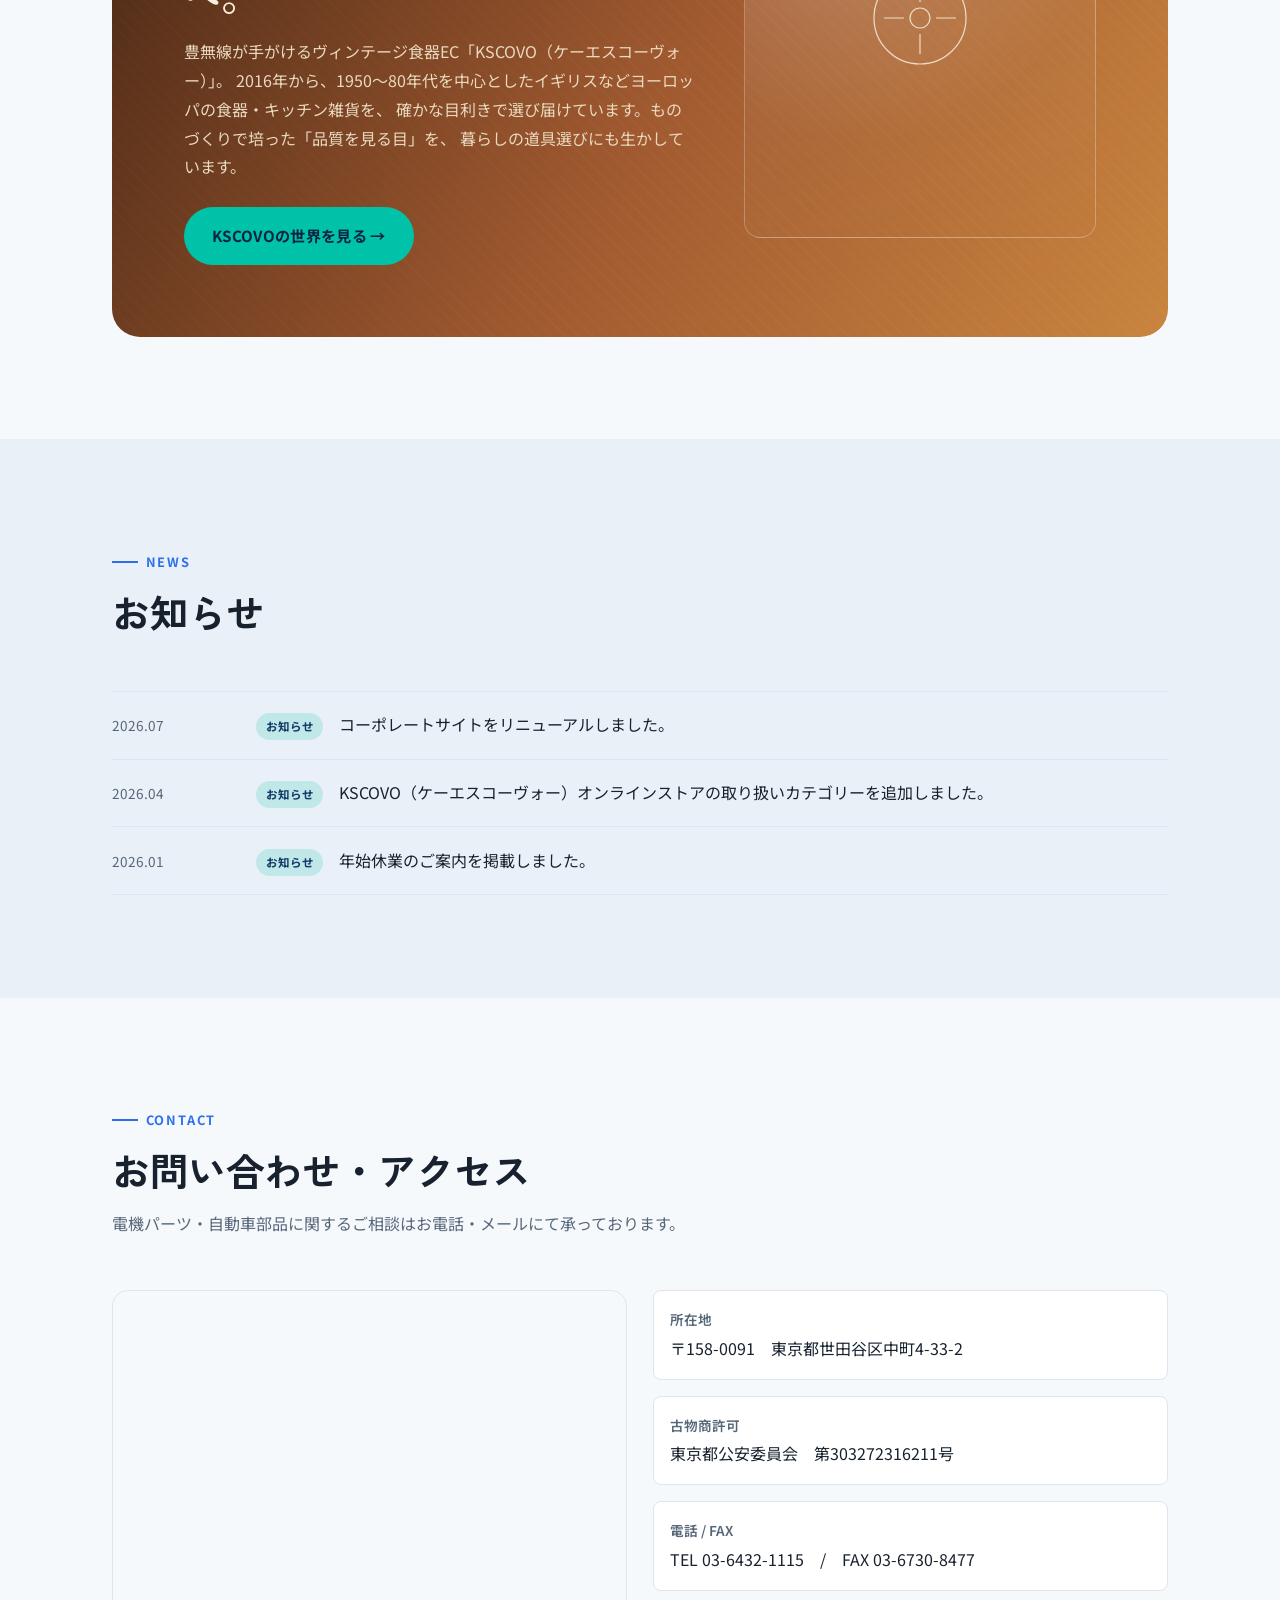
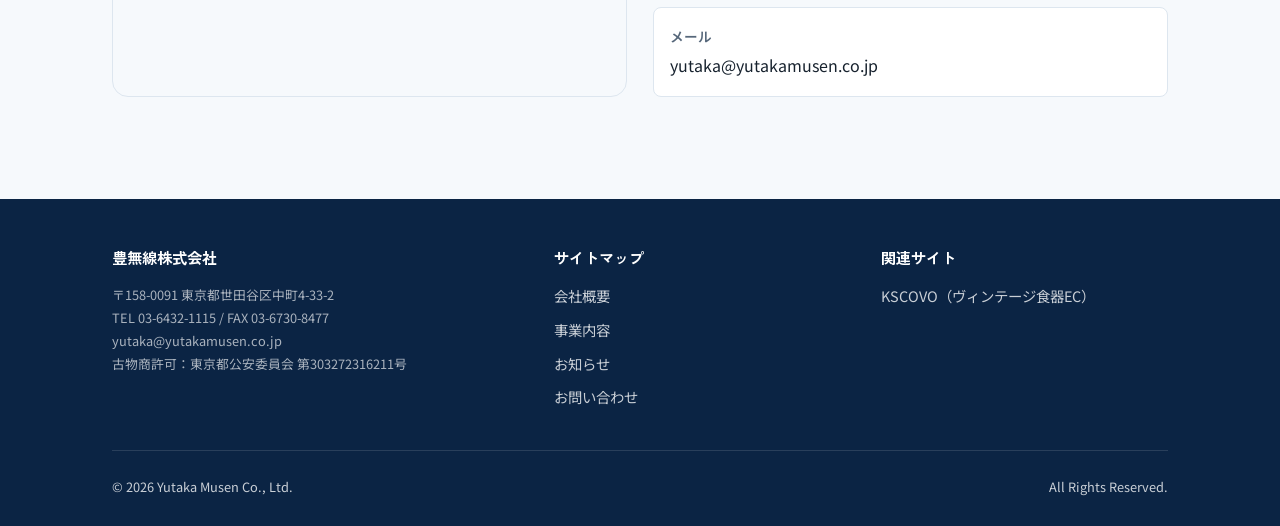
==== commit e55f8b0b: "5点修正 業種・事業内容・事業カードを「半導体関連部品製造」「自動車バッテリー関連部品製造」の2軸に全面差し替え、IT関連の記述(ネットワーク構築・サーバー導入・LAN工事など)は両ページから完全に削" ====
--- a/index.html
+++ b/index.html
@@ -3,8 +3,8 @@
 <head>
 <meta charset="UTF-8">
 <meta name="viewport" content="width=device-width, initial-scale=1.0">
-<title>豊無線株式会社 | 電機パーツ製造・ITネットワーク・アンティークEC「kscovo」</title>
-<meta name="description" content="豊無線株式会社は昭和22年創業。電子部品・機構パーツの開発製造とITネットワーク構築に加え、ヴィンテージ食器EC「kscovo（ケーエスコーヴォー）」を新たに展開しています。">
+<title>豊無線株式会社 | 半導体関連部品・自動車部品製造とヴィンテージ食器EC「KSCOVO」</title>
+<meta name="description" content="豊無線株式会社は昭和22年創業。半導体関連部品・自動車のバッテリー周辺部品の製造に加え、2016年からヴィンテージ食器EC「KSCOVO（ケーエスコーヴォー）」を展開しています。">
 
 <!-- 無料フォント(Google Fonts)。維持費0円で今どきの書体を利用できます -->
 <link rel="preconnect" href="https://fonts.googleapis.com">
@@ -28,7 +28,7 @@
     <nav class="nav-links" data-nav-links>
       <a href="#about">会社概要</a>
       <a href="#business">事業内容</a>
-      <a href="#kscovo">kscovo</a>
+      <a href="#kscovo">KSCOVO</a>
       <a href="#news">お知らせ</a>
       <a href="#contact">お問い合わせ</a>
     </nav>
@@ -49,20 +49,20 @@
     <div class="container hero-grid">
       <div class="reveal is-visible">
         <span class="hero-badge" style="margin-bottom:1.25rem;">創業1947年（昭和22年）— ものづくり一筋</span>
-        <h1>電機パーツの<em>確かな技術</em>と、<br>ITの力で、次の現場へ。</h1>
+        <h1>半導体・自動車部品の<em>確かな技術</em>で、<br>次のものづくりへ。</h1>
         <p class="lead">
-          豊無線株式会社は、オーディオ・映像機器向けのスイッチ・アンテナ・端子盤などの
-          電子部品製造からスタートし、現在はネットワーク構築やサーバー導入まで手がける
-          「ものづくり×IT」の会社です。2026年、新たにヴィンテージ食器EC「kscovo（ケーエスコーヴォー）」を始動しました。
+          豊無線株式会社は、電子部品・精密プレス部品の製造からスタートし、
+          現在は半導体関連部品や自動車のバッテリー周辺部品の製造まで手がける
+          「ものづくり」の会社です。2016年からは、ヴィンテージ食器EC「KSCOVO（ケーエスコーヴォー）」も展開しています。
         </p>
         <div class="hero-actions">
           <a class="btn btn-accent" href="#business">事業内容を見る</a>
-          <a class="btn btn-ghost" href="#kscovo">kscovoについて</a>
+          <a class="btn btn-ghost" href="#kscovo">KSCOVOについて</a>
         </div>
         <div class="hero-badges">
-          <span class="hero-badge">電子部品・機構パーツ製造</span>
-          <span class="hero-badge">ITネットワーク構築</span>
-          <span class="hero-badge">ヴィンテージ食器EC kscovo</span>
+          <span class="hero-badge">半導体関連部品製造</span>
+          <span class="hero-badge">自動車バッテリー関連部品製造</span>
+          <span class="hero-badge">ヴィンテージ食器EC KSCOVO</span>
         </div>
       </div>
 
@@ -90,32 +90,27 @@
       <div class="about-lead">
         <div class="reveal">
           <p>
-            昭和22年の創業以来、テレビ・ビデオ・ラジカセ・コンポ用のスイッチやアンテナ、
-            ジャック、端子盤といった電機パーツ・機構パーツの開発生産に携わってきました。
-            平成12年度からは社内のネットワーク化を進め、企業向けのIT導入コンサルティングや
-            サーバー・イントラネットの構築工事へも事業を拡大。学術研究機関との協力から
-            生まれた独自マルチサーバーの製品化にも取り組んでいます。
+            昭和22年の創業以来、電子部品・精密プレス部品の開発生産に携わってきました。
+            現在は半導体関連部品や自動車のバッテリー周辺部品の製造を主軸に事業を展開しています。
+            2016年からは、1950〜80年代のヨーロッパ・ヴィンテージ食器を扱うオンラインストア
+            「KSCOVO（ケーエスコーヴォー）」の運営も行っています。
           </p>
           <div class="stat-row">
             <div class="stat"><b>79年</b><span>創業からの歴史</span></div>
-            <div class="stat"><b>3本柱</b><span>電機パーツ／IT／kscovo</span></div>
+            <div class="stat"><b>3本柱</b><span>半導体／自動車部品／KSCOVO</span></div>
             <div class="stat"><b>1,000万円</b><span>資本金</span></div>
           </div>
 
           <div style="margin-top:2rem;">
             <h3 style="font-size:1.05rem;margin-bottom:.25rem;">主な営業品目</h3>
             <ul class="tag-list">
+              <li class="tag-pill">半導体関連部品製造</li>
+              <li class="tag-pill">自動車バッテリー関連部品製造</li>
               <li class="tag-pill">電子部品製造</li>
               <li class="tag-pill">SA組立</li>
               <li class="tag-pill">プレス金型設計製作</li>
               <li class="tag-pill">精密プレス部品製造</li>
               <li class="tag-pill">鈑金設計製造</li>
-              <li class="tag-pill">IT機器導入コンサルタント</li>
-              <li class="tag-pill">LAN工事施工</li>
-              <li class="tag-pill">サーバー構築・設置・保守</li>
-              <li class="tag-pill">クライアント設置・保守</li>
-              <li class="tag-pill">オリジナルサーバー製造販売</li>
-              <li class="tag-pill">DOS/Vパソコン製造販売</li>
             </ul>
           </div>
         </div>
@@ -128,10 +123,10 @@
               <tr><th>設立</th><td>昭和22年（1947年）</td></tr>
               <tr><th>資本金</th><td>1,000万円</td></tr>
               <tr><th>所在地</th><td>〒158-0091　東京都世田谷区中町4-33-2</td></tr>
-              <tr><th>業種</th><td>電気機械器具製造業／通信機器製造業</td></tr>
-              <tr><th>事業内容</th><td>電子部品・精密プレス部品製造、ITネットワーク構築、ヴィンテージ食器EC「kscovo」運営</td></tr>
-              <tr><th>許可</th><td>古物商許可　東京都公安委員会　第302181507322号</td></tr>
-              <tr><th>TEL / FAX</th><td>03-3784-2311 / 03-3783-7606</td></tr>
+              <tr><th>業種</th><td>自動車部品製造業、電気機械器具製造業</td></tr>
+              <tr><th>事業内容</th><td>自動車部品製造、電子部品・精密プレス部品製造、ヴィンテージ食器EC「KSCOVO」運営</td></tr>
+              <tr><th>許可</th><td>古物商許可　東京都公安委員会　第303272316211号</td></tr>
+              <tr><th>TEL / FAX</th><td>03-6432-1115 / 03-6730-8477</td></tr>
             </tbody>
           </table>
         </div>
@@ -145,7 +140,7 @@
       <div class="section-head center reveal" style="margin-inline:auto;">
         <span class="eyebrow">Business</span>
         <h2>3つの事業</h2>
-        <p>ものづくりの技術と、ITと、暮らしを豊かにするアンティーク。3つの軸で事業を展開しています。</p>
+        <p>半導体・自動車部品のものづくりの技術と、暮らしを豊かにするヴィンテージ食器。3つの軸で事業を展開しています。</p>
       </div>
 
       <div class="grid grid-3">
@@ -153,34 +148,34 @@
           <div class="card-icon" aria-hidden="true">
             <svg width="24" height="24" viewBox="0 0 24 24" fill="none" stroke="currentColor" stroke-width="1.8"><rect x="4" y="4" width="16" height="16" rx="2"/><path d="M9 4v16M4 9h5M4 15h5"/></svg>
           </div>
-          <h3>電子部品・機構パーツ製造</h3>
-          <p>AV機器向けのスイッチ・アンテナ・端子盤から、精密プレス部品、板金設計・製造まで。</p>
+          <h3>電子部品・半導体関連部品製造</h3>
+          <p>半導体関連部品を中心に、電子部品の設計・製造からプレス加工まで一貫して手がけています。</p>
           <ul>
+            <li>半導体関連部品製造</li>
             <li>電子部品製造・SA組立</li>
-            <li>プレス金型設計製作</li>
-            <li>板金設計・製造</li>
+            <li>プレス金型設計製作・精密プレス部品製造</li>
           </ul>
         </div>
 
         <div class="card reveal">
           <div class="card-icon" aria-hidden="true">
-            <svg width="24" height="24" viewBox="0 0 24 24" fill="none" stroke="currentColor" stroke-width="1.8"><circle cx="12" cy="5" r="2"/><circle cx="5" cy="19" r="2"/><circle cx="19" cy="19" r="2"/><path d="M12 7v6M12 13l-6 4M12 13l6 4"/></svg>
-          </div>
-          <h3>ITネットワーク・サーバー構築</h3>
-          <p>中小企業向けのIT導入コンサルティングから、サーバー・イントラネットの構築・保守まで。</p>
+            <svg width="24" height="24" viewBox="0 0 24 24" fill="none" stroke="currentColor" stroke-width="1.8"><rect x="7" y="3" width="10" height="18" rx="2"/><path d="M10 3V1.5h4V3"/><path d="M9 9h6M9 13h6"/></svg>
+          </div>
+          <h3>自動車バッテリー関連部品製造</h3>
+          <p>自動車のバッテリー周辺で使用される部品の設計・製造を手がけています。</p>
           <ul>
-            <li>サーバー構築・設置・保守</li>
-            <li>LAN工事施工</li>
-            <li>ネットワーク・オンライン化支援</li>
+            <li>バッテリー端子・接続部品の製造</li>
+            <li>精密プレス・鈑金部品の製造</li>
+            <li>品質検査・出荷対応</li>
           </ul>
         </div>
 
         <a class="card reveal" href="kscovo.html" style="border-color:var(--color-accent-2,#8a5a3b);">
-          <span class="badge-new">NEW BUSINESS</span>
+          <span class="badge-new">SINCE 2016</span>
           <div class="card-icon" aria-hidden="true">
             <svg width="24" height="24" viewBox="0 0 24 24" fill="none" stroke="currentColor" stroke-width="1.8"><path d="M4 8l8-5 8 5-8 5-8-5Z"/><path d="M4 8v8l8 5 8-5V8"/></svg>
           </div>
-          <h3>kscovo（ケーエスコーヴォー）</h3>
+          <h3>KSCOVO（ケーエスコーヴォー）</h3>
           <p>1950〜80年代のヨーロッパ・ヴィンテージ食器を届けるセレクトショップ事業。</p>
           <ul>
             <li>英国ヴィンテージ食器の買付・セレクト</li>
@@ -197,15 +192,15 @@
     <div class="container">
       <div class="kscovo-teaser reveal">
         <div>
-          <span class="eyebrow">New Business — 2026</span>
-          <h2>kscovo（ケーエスコーヴォー）ー <br>時を超える価値を、次の暮らしへ。</h2>
+          <span class="eyebrow">Since 2016</span>
+          <h2>KSCOVO（ケーエスコーヴォー）ー <br>時を超える価値を、次の暮らしへ。</h2>
           <p>
-            豊無線が新たに手がけるヴィンテージ食器EC「kscovo（ケーエスコーヴォー）」。
-            1950〜80年代を中心としたイギリスなどヨーロッパの食器・キッチン雑貨を、
-            確かな目利きで選び届けます。ものづくりで培った「品質を見る目」を、
+            豊無線が手がけるヴィンテージ食器EC「KSCOVO（ケーエスコーヴォー）」。
+            2016年から、1950〜80年代を中心としたイギリスなどヨーロッパの食器・キッチン雑貨を、
+            確かな目利きで選び届けています。ものづくりで培った「品質を見る目」を、
             暮らしの道具選びにも生かしています。
           </p>
-          <a class="btn btn-accent" href="kscovo.html">kscovoの世界を見る →</a>
+          <a class="btn btn-accent" href="kscovo.html">KSCOVOの世界を見る →</a>
         </div>
         <div class="kscovo-teaser-visual" aria-hidden="true">
           <svg width="120" height="120" viewBox="0 0 120 120" fill="none" stroke="#f8efdd" stroke-width="1.2" opacity="0.85">
@@ -234,8 +229,8 @@
         </div>
         <div class="news-item">
           <time datetime="2026-04">2026.04</time>
-          <span class="news-tag">新事業</span>
-          <p>アンティークEC事業「kscovo」を始動しました。</p>
+          <span class="news-tag">お知らせ</span>
+          <p>KSCOVO（ケーエスコーヴォー）オンラインストアの取り扱いカテゴリーを追加しました。</p>
         </div>
         <div class="news-item">
           <time datetime="2026-01">2026.01</time>
@@ -252,7 +247,7 @@
       <div class="section-head reveal">
         <span class="eyebrow">Contact</span>
         <h2>お問い合わせ・アクセス</h2>
-        <p>電機パーツ・ITに関するご相談はお電話・メールにて承っております。</p>
+        <p>電機パーツ・自動車部品に関するご相談はお電話・メールにて承っております。</p>
       </div>
 
       <div class="contact-grid reveal">
@@ -275,13 +270,13 @@
           <li>
             <div>
               <b>古物商許可</b>
-              東京都公安委員会　第302181507322号
+              東京都公安委員会　第303272316211号
             </div>
           </li>
           <li>
             <div>
               <b>電話 / FAX</b>
-              TEL 03-3784-2311　/　FAX 03-3783-7606
+              TEL 03-6432-1115　/　FAX 03-6730-8477
             </div>
           </li>
           <li>
@@ -303,9 +298,9 @@
         <h4>豊無線株式会社</h4>
         <p class="small-note" style="color:rgba(255,255,255,.65);max-width:26rem;">
           〒158-0091 東京都世田谷区中町4-33-2<br>
-          TEL 03-3784-2311 / FAX 03-3783-7606<br>
+          TEL 03-6432-1115 / FAX 03-6730-8477<br>
           yutaka@yutakamusen.co.jp<br>
-          古物商許可：東京都公安委員会 第302181507322号
+          古物商許可：東京都公安委員会 第303272316211号
         </p>
       </div>
       <div>
@@ -320,7 +315,7 @@
       <div>
         <h4>関連サイト</h4>
         <ul>
-          <li><a href="kscovo.html">kscovo（アンティークEC）</a></li>
+          <li><a href="kscovo.html">KSCOVO（ヴィンテージ食器EC）</a></li>
         </ul>
       </div>
     </div>
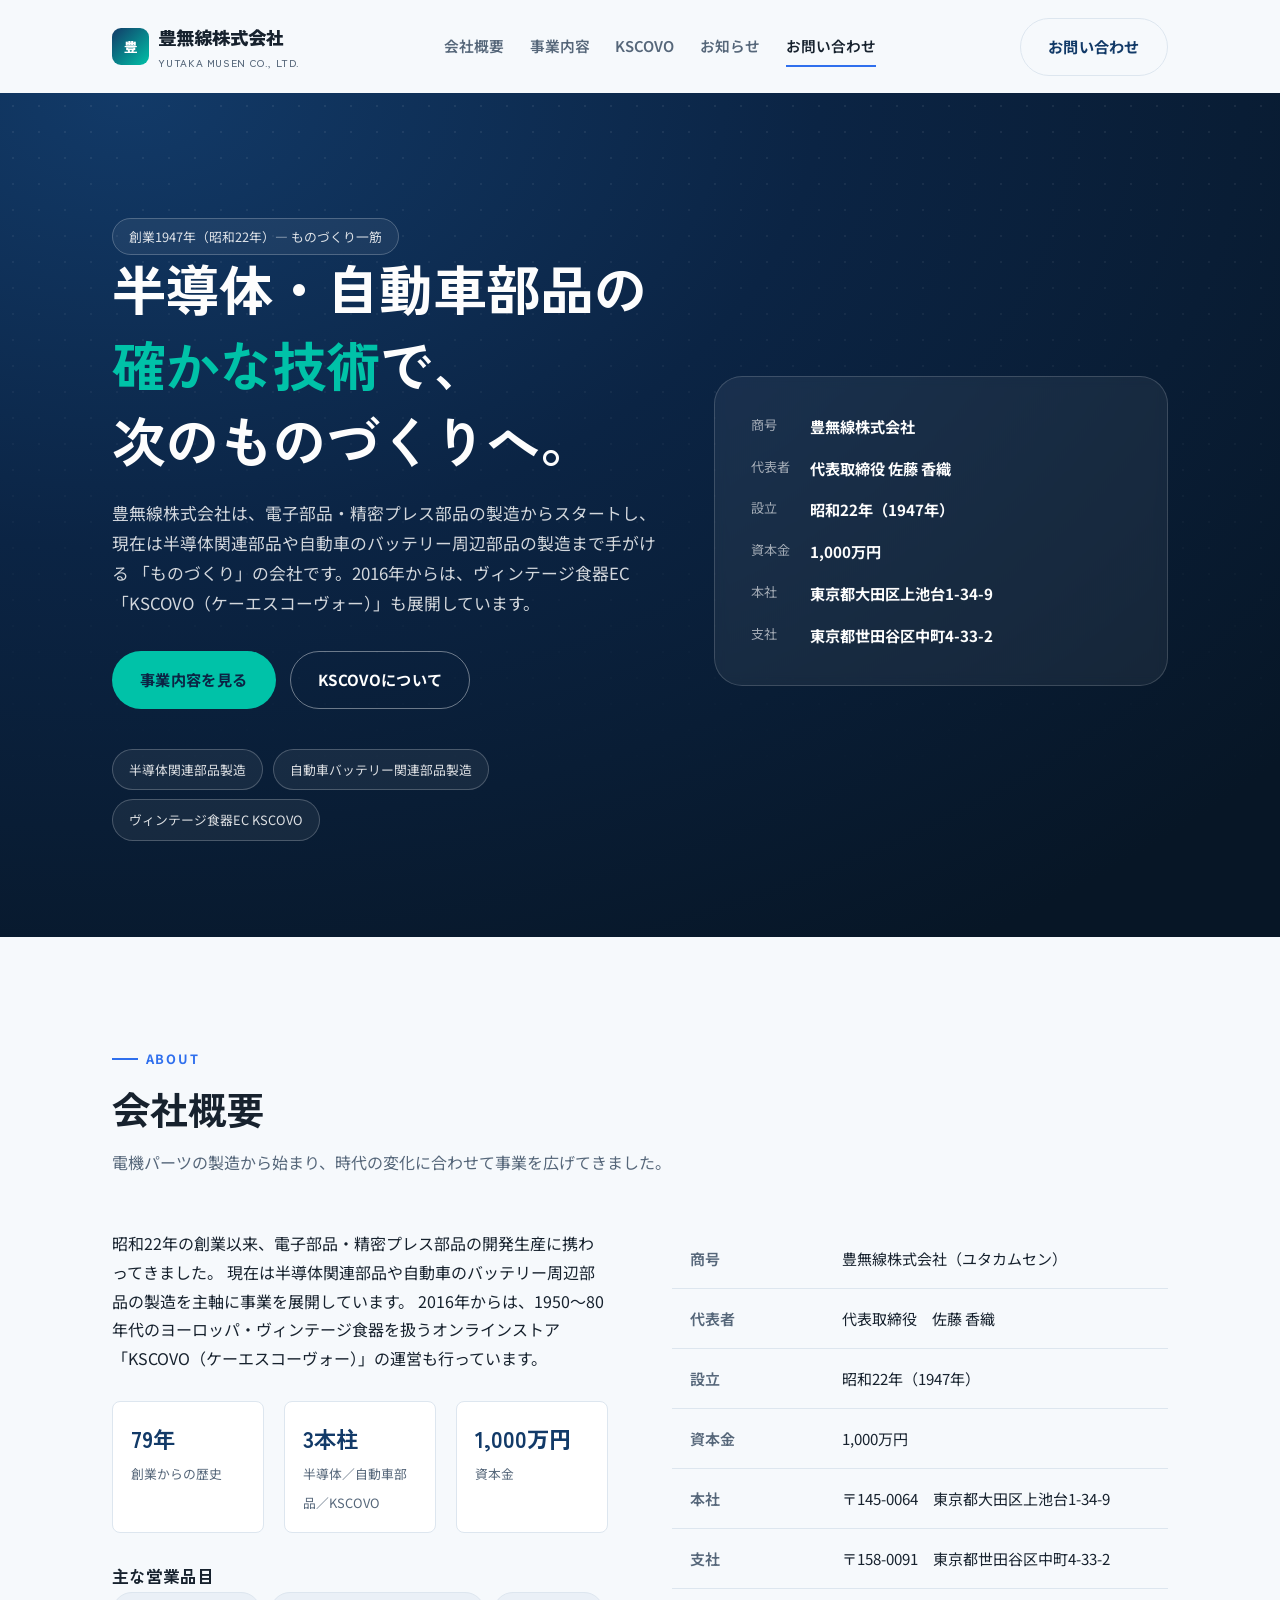
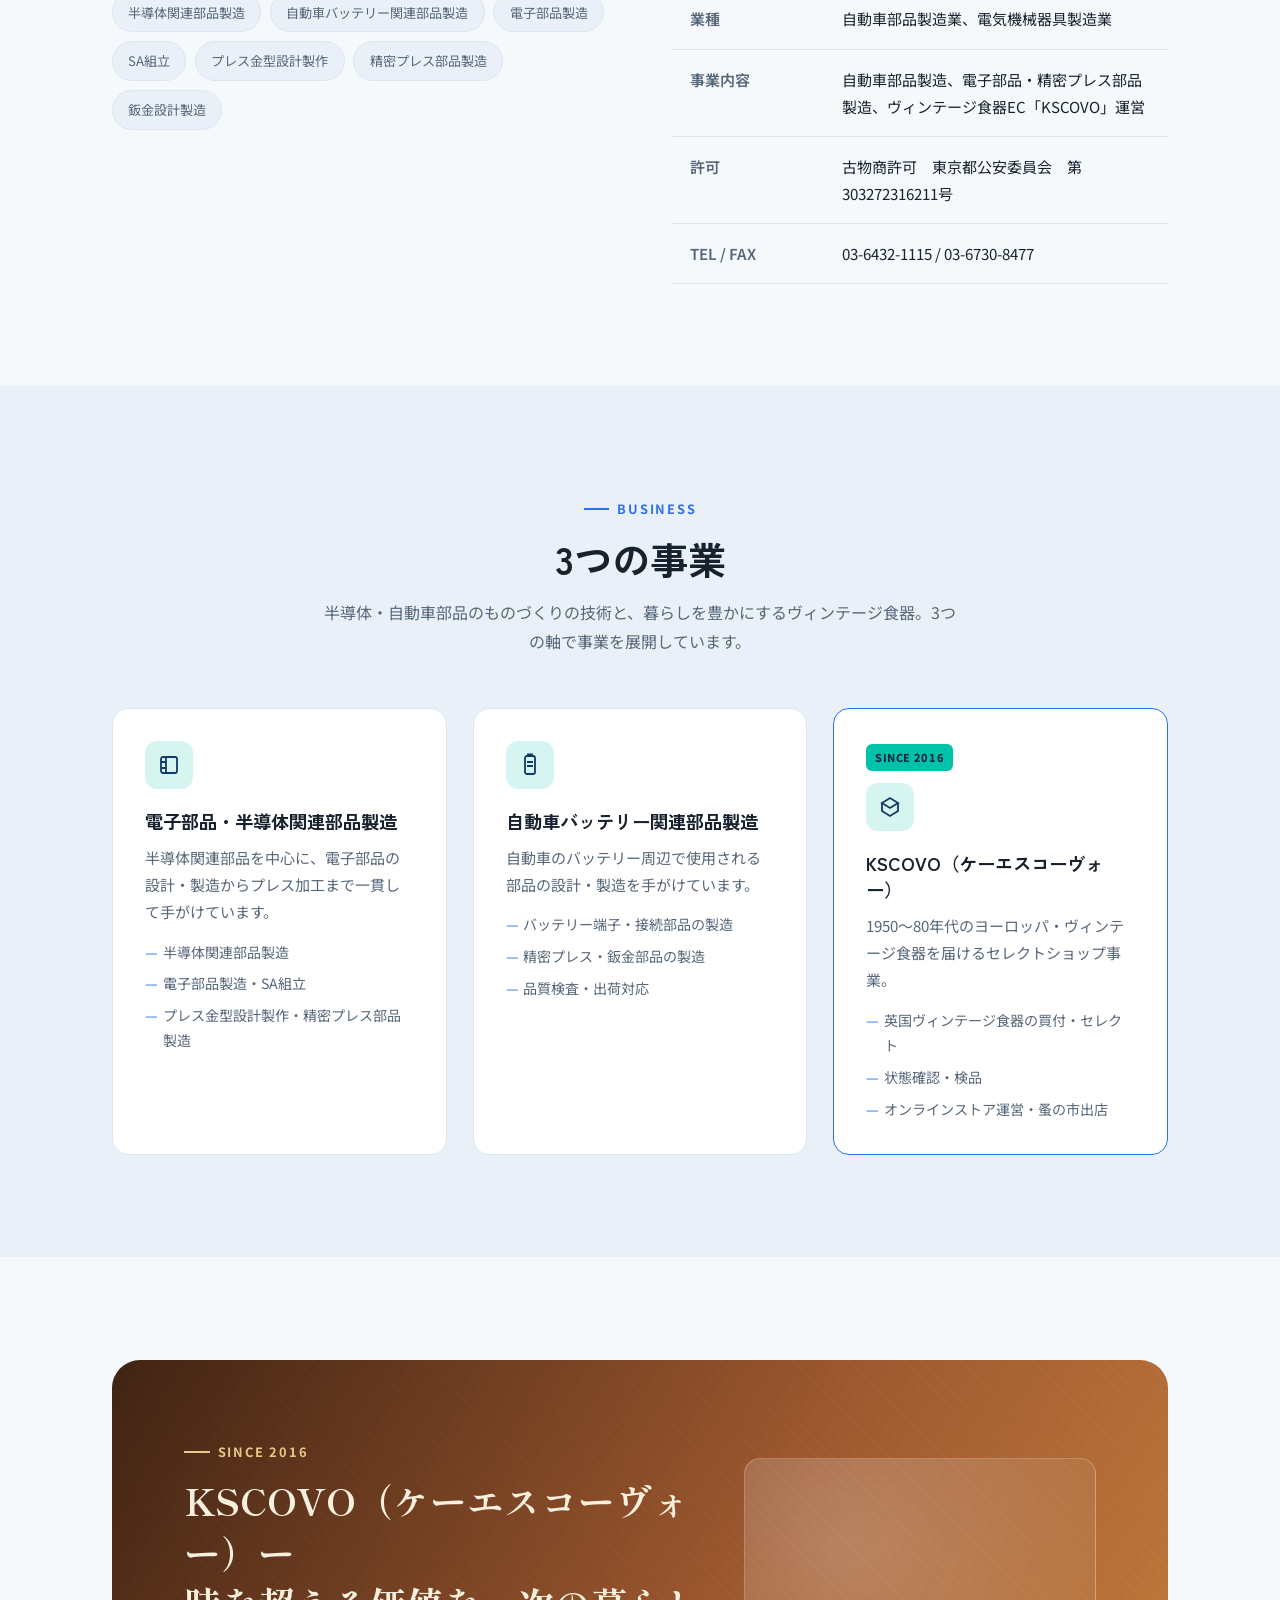
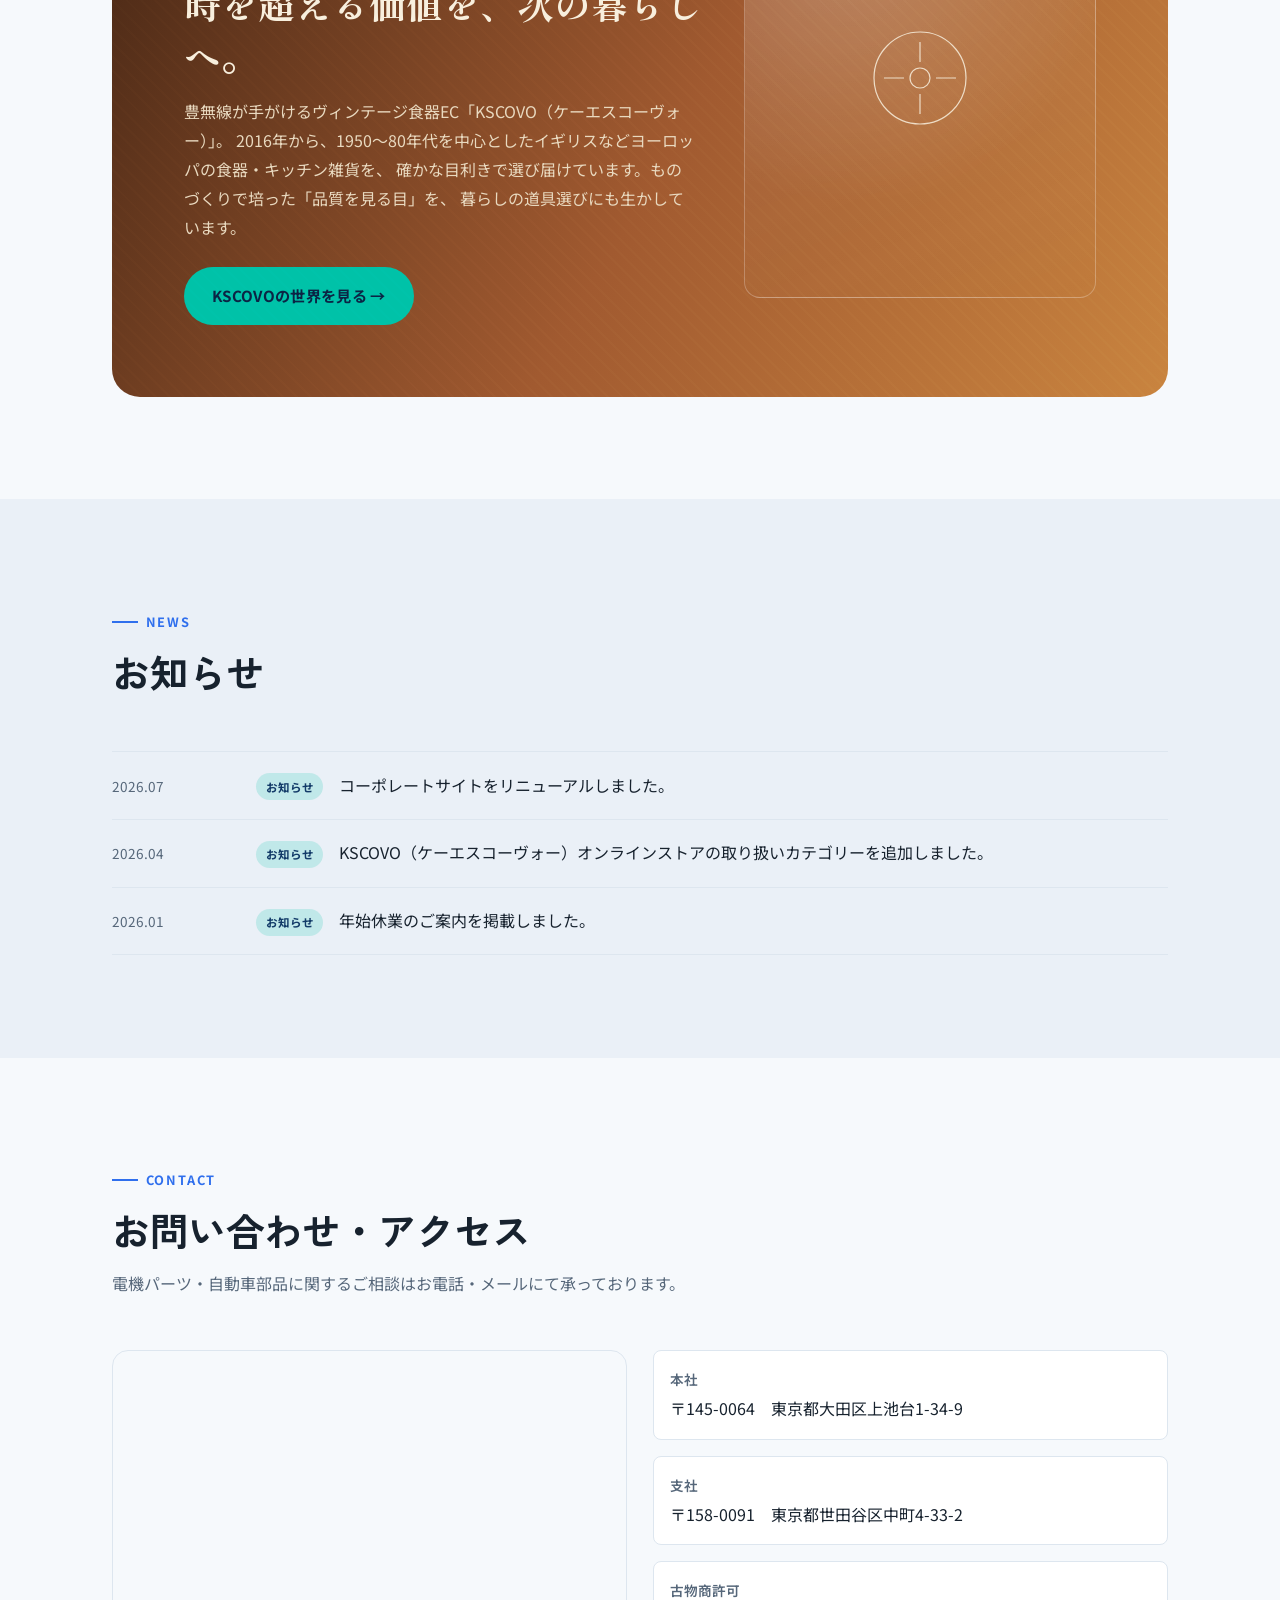
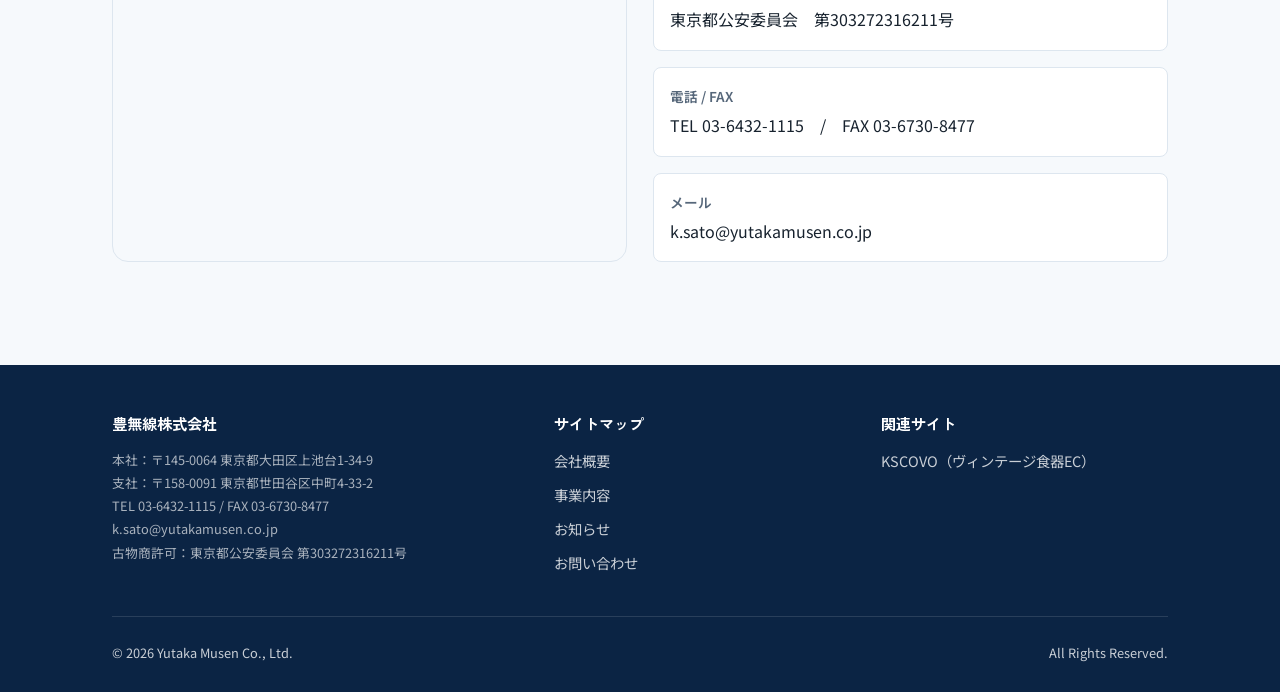
==== commit bd4cca1c: "Add files via upload 本社、支社追加" ====
--- a/index.html
+++ b/index.html
@@ -72,7 +72,8 @@
           <dt>代表者</dt><dd>代表取締役 佐藤 香織</dd>
           <dt>設立</dt><dd>昭和22年（1947年）</dd>
           <dt>資本金</dt><dd>1,000万円</dd>
-          <dt>所在地</dt><dd>東京都世田谷区中町4-33-2</dd>
+          <dt>本社</dt><dd>東京都大田区上池台1-34-9</dd>
+          <dt>支社</dt><dd>東京都世田谷区中町4-33-2</dd>
         </dl>
       </div>
     </div>
@@ -122,7 +123,8 @@
               <tr><th>代表者</th><td>代表取締役　佐藤 香織</td></tr>
               <tr><th>設立</th><td>昭和22年（1947年）</td></tr>
               <tr><th>資本金</th><td>1,000万円</td></tr>
-              <tr><th>所在地</th><td>〒158-0091　東京都世田谷区中町4-33-2</td></tr>
+              <tr><th>本社</th><td>〒145-0064　東京都大田区上池台1-34-9</td></tr>
+              <tr><th>支社</th><td>〒158-0091　東京都世田谷区中町4-33-2</td></tr>
               <tr><th>業種</th><td>自動車部品製造業、電気機械器具製造業</td></tr>
               <tr><th>事業内容</th><td>自動車部品製造、電子部品・精密プレス部品製造、ヴィンテージ食器EC「KSCOVO」運営</td></tr>
               <tr><th>許可</th><td>古物商許可　東京都公安委員会　第303272316211号</td></tr>
@@ -263,7 +265,13 @@
         <ul class="contact-list">
           <li>
             <div>
-              <b>所在地</b>
+              <b>本社</b>
+              〒145-0064　東京都大田区上池台1-34-9
+            </div>
+          </li>
+          <li>
+            <div>
+              <b>支社</b>
               〒158-0091　東京都世田谷区中町4-33-2
             </div>
           </li>
@@ -282,7 +290,7 @@
           <li>
             <div>
               <b>メール</b>
-              yutaka@yutakamusen.co.jp
+              k.sato@yutakamusen.co.jp
             </div>
           </li>
         </ul>
@@ -297,9 +305,10 @@
       <div>
         <h4>豊無線株式会社</h4>
         <p class="small-note" style="color:rgba(255,255,255,.65);max-width:26rem;">
-          〒158-0091 東京都世田谷区中町4-33-2<br>
+          本社：〒145-0064 東京都大田区上池台1-34-9<br>
+          支社：〒158-0091 東京都世田谷区中町4-33-2<br>
           TEL 03-6432-1115 / FAX 03-6730-8477<br>
-          yutaka@yutakamusen.co.jp<br>
+          k.sato@yutakamusen.co.jp<br>
           古物商許可：東京都公安委員会 第303272316211号
         </p>
       </div>
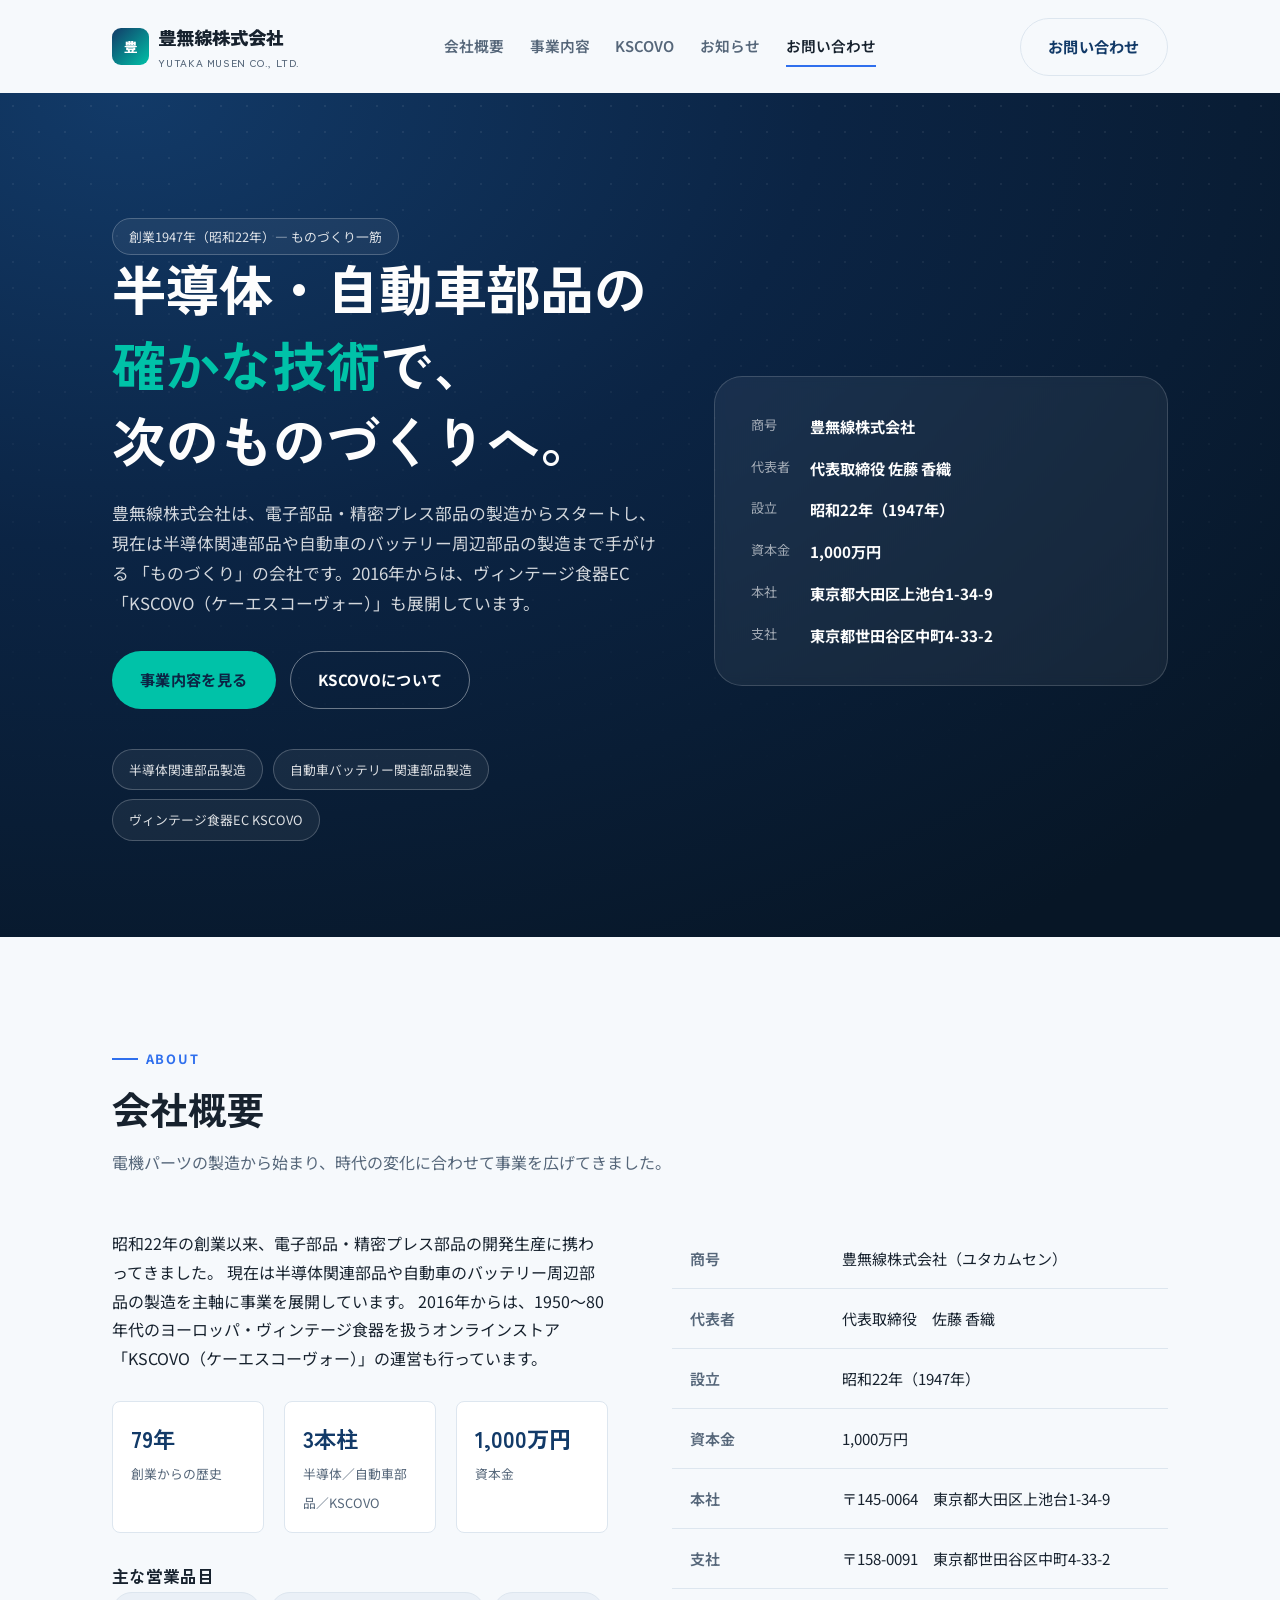
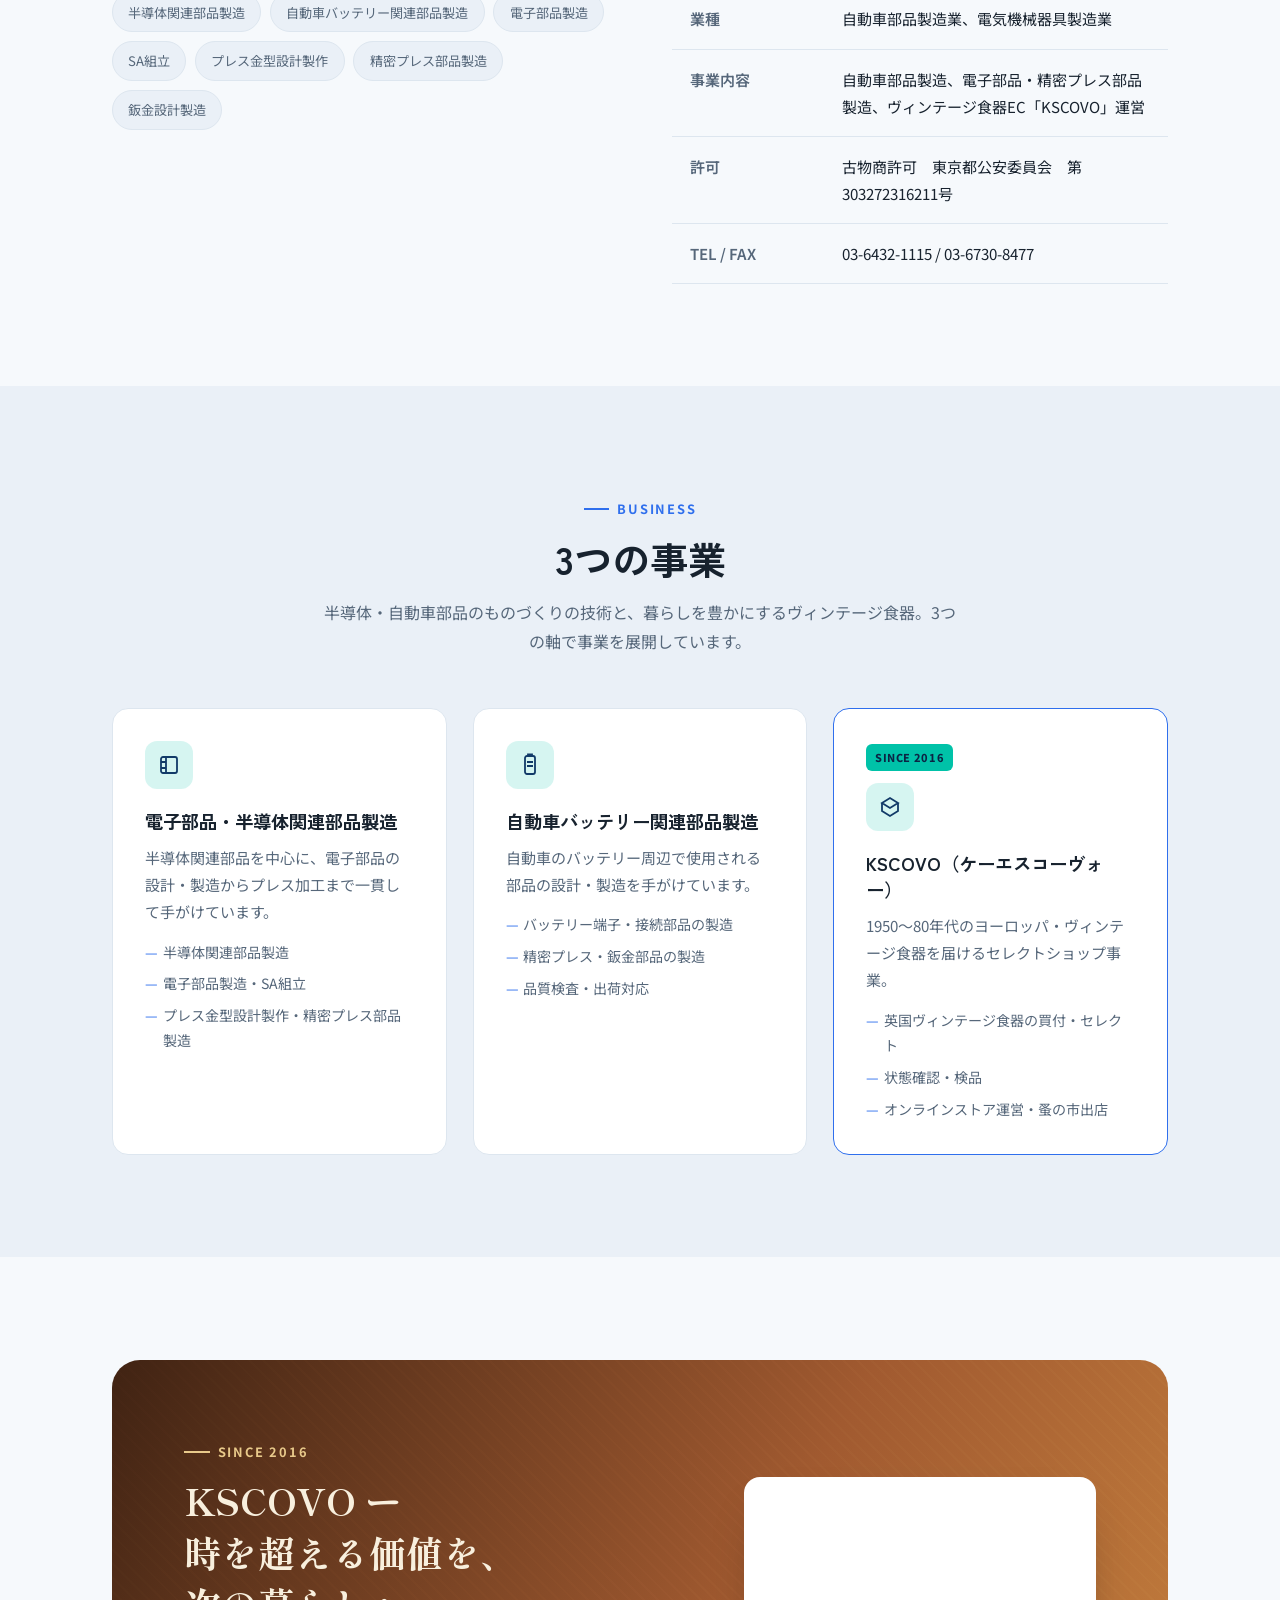
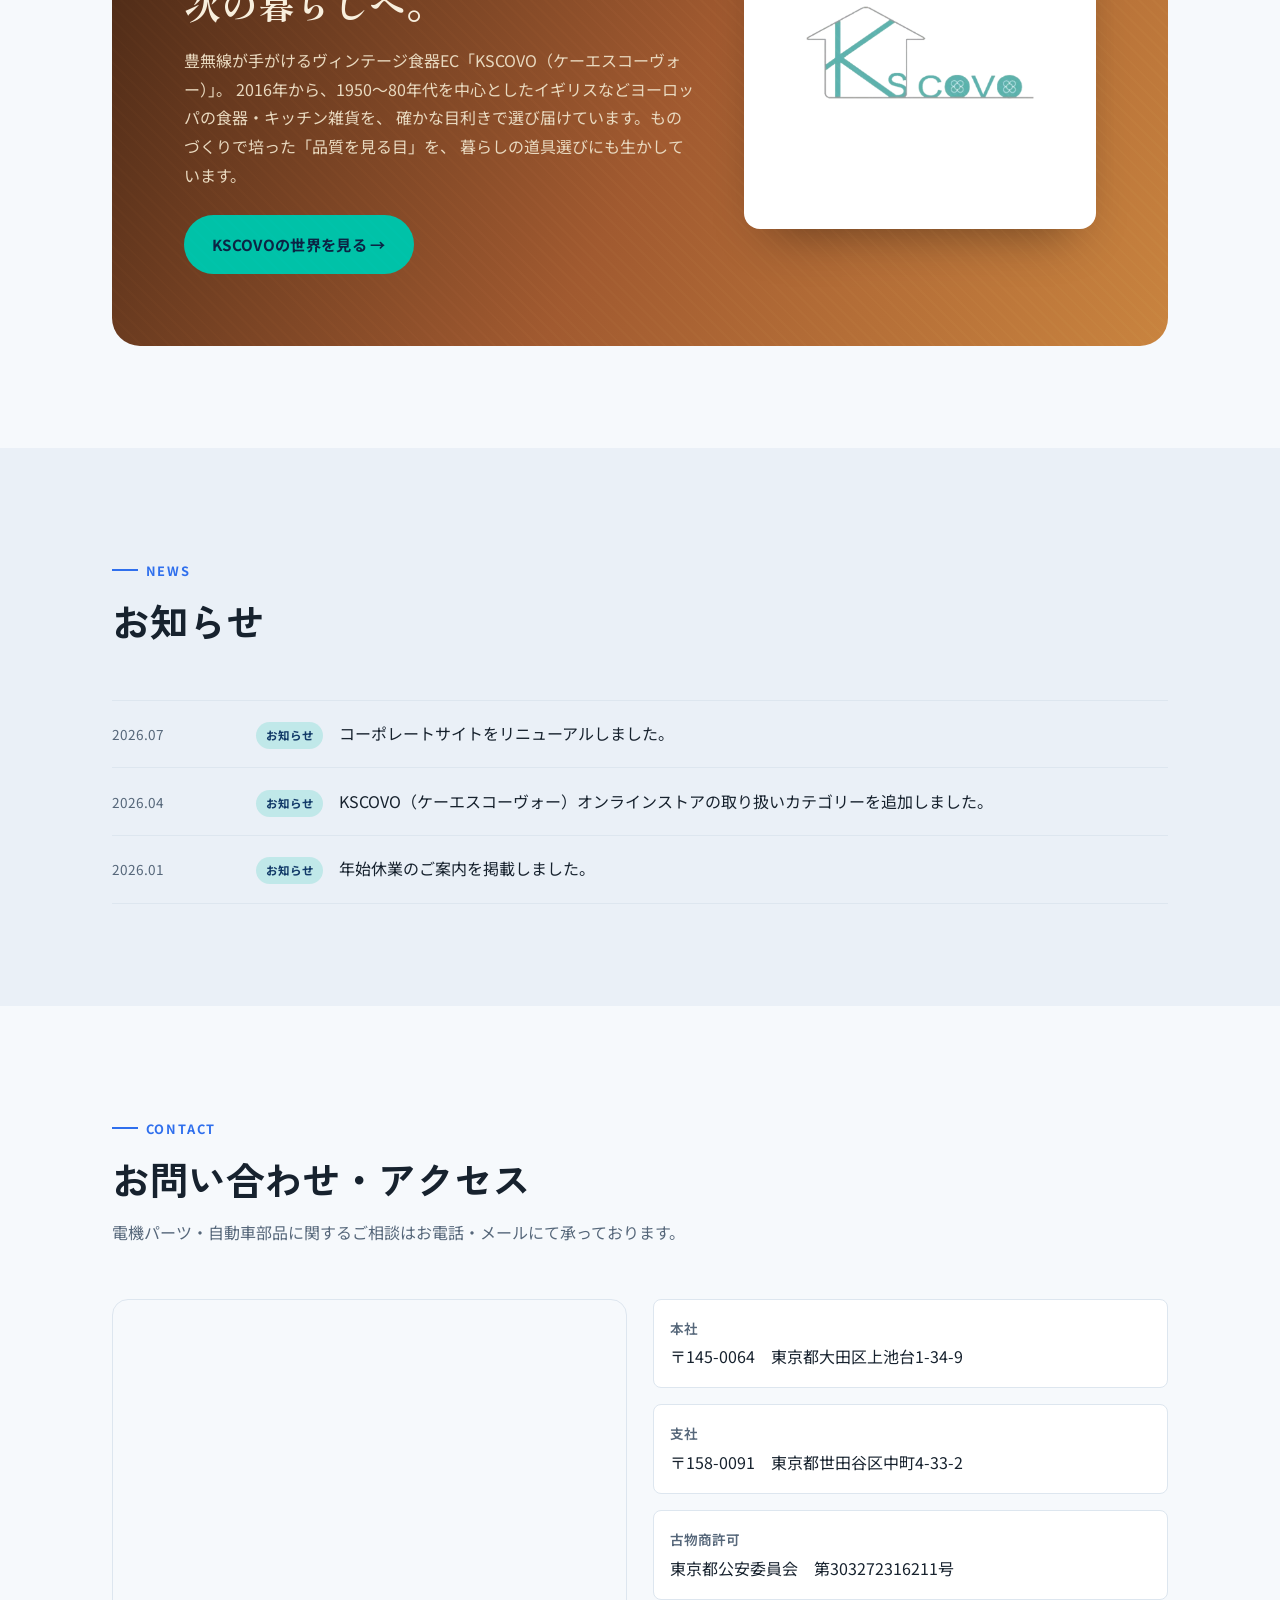
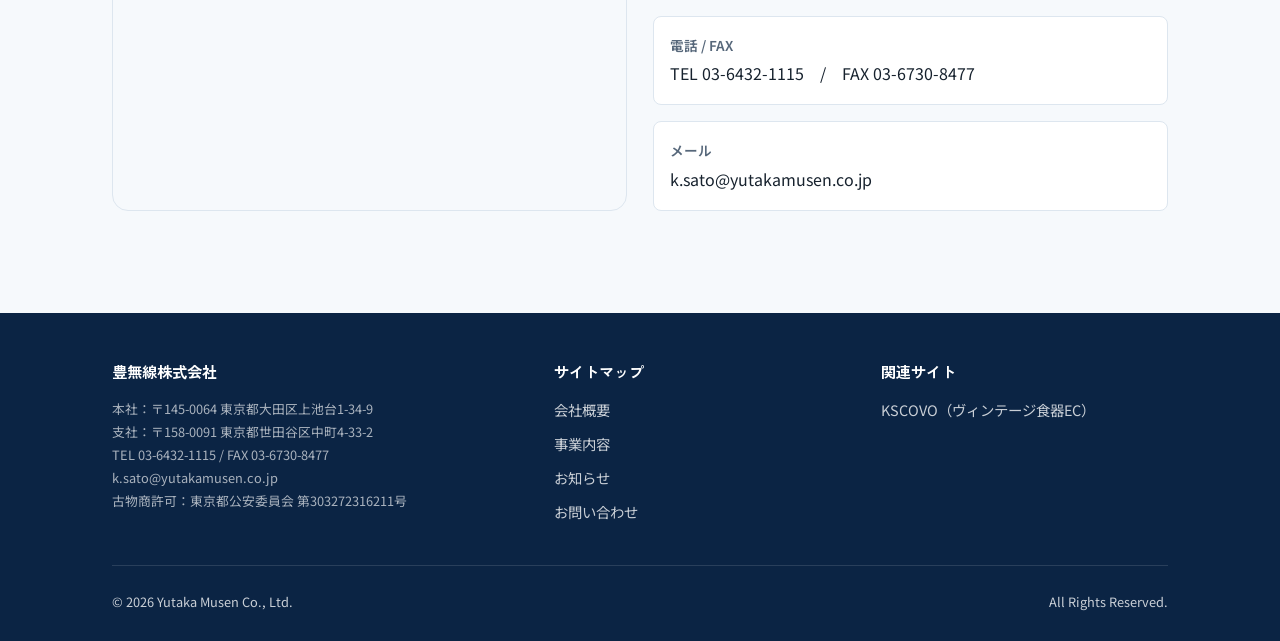
==== commit 73df86ed: "Add files via upload ロゴの追加 GoogleMapの住所変更" ====
--- a/index.html
+++ b/index.html
@@ -195,7 +195,7 @@
       <div class="kscovo-teaser reveal">
         <div>
           <span class="eyebrow">Since 2016</span>
-          <h2>KSCOVO（ケーエスコーヴォー）ー <br>時を超える価値を、次の暮らしへ。</h2>
+          <h2>KSCOVO ー<br>時を超える価値を、<span style="white-space:nowrap;">次の暮らしへ。</span></h2>
           <p>
             豊無線が手がけるヴィンテージ食器EC「KSCOVO（ケーエスコーヴォー）」。
             2016年から、1950〜80年代を中心としたイギリスなどヨーロッパの食器・キッチン雑貨を、
@@ -204,12 +204,8 @@
           </p>
           <a class="btn btn-accent" href="kscovo.html">KSCOVOの世界を見る →</a>
         </div>
-        <div class="kscovo-teaser-visual" aria-hidden="true">
-          <svg width="120" height="120" viewBox="0 0 120 120" fill="none" stroke="#f8efdd" stroke-width="1.2" opacity="0.85">
-            <circle cx="60" cy="60" r="46"/>
-            <path d="M60 24v20M60 76v20M24 60h20M76 60h20"/>
-            <circle cx="60" cy="60" r="10"/>
-          </svg>
+        <div class="kscovo-teaser-visual" aria-hidden="true" style="aspect-ratio:1/1; background:var(--color-surface); box-shadow:0 24px 48px -24px rgba(0,0,0,.45); padding:2rem;">
+          <img src="kscovo-logo.png" alt="KSCOVO" style="width:82%; max-width:280px; height:auto;">
         </div>
       </div>
     </div>
@@ -255,10 +251,10 @@
       <div class="contact-grid reveal">
         <div class="map-frame">
           <iframe
-            src="https://www.google.com/maps?q=東京都世田谷区中町4-33-2&output=embed"
+            src="https://www.google.com/maps?q=東京都大田区上池台1-34-9&output=embed"
             loading="lazy"
             referrerpolicy="no-referrer-when-downgrade"
-            title="豊無線株式会社 所在地地図">
+            title="豊無線株式会社 本社地図">
           </iframe>
         </div>
 
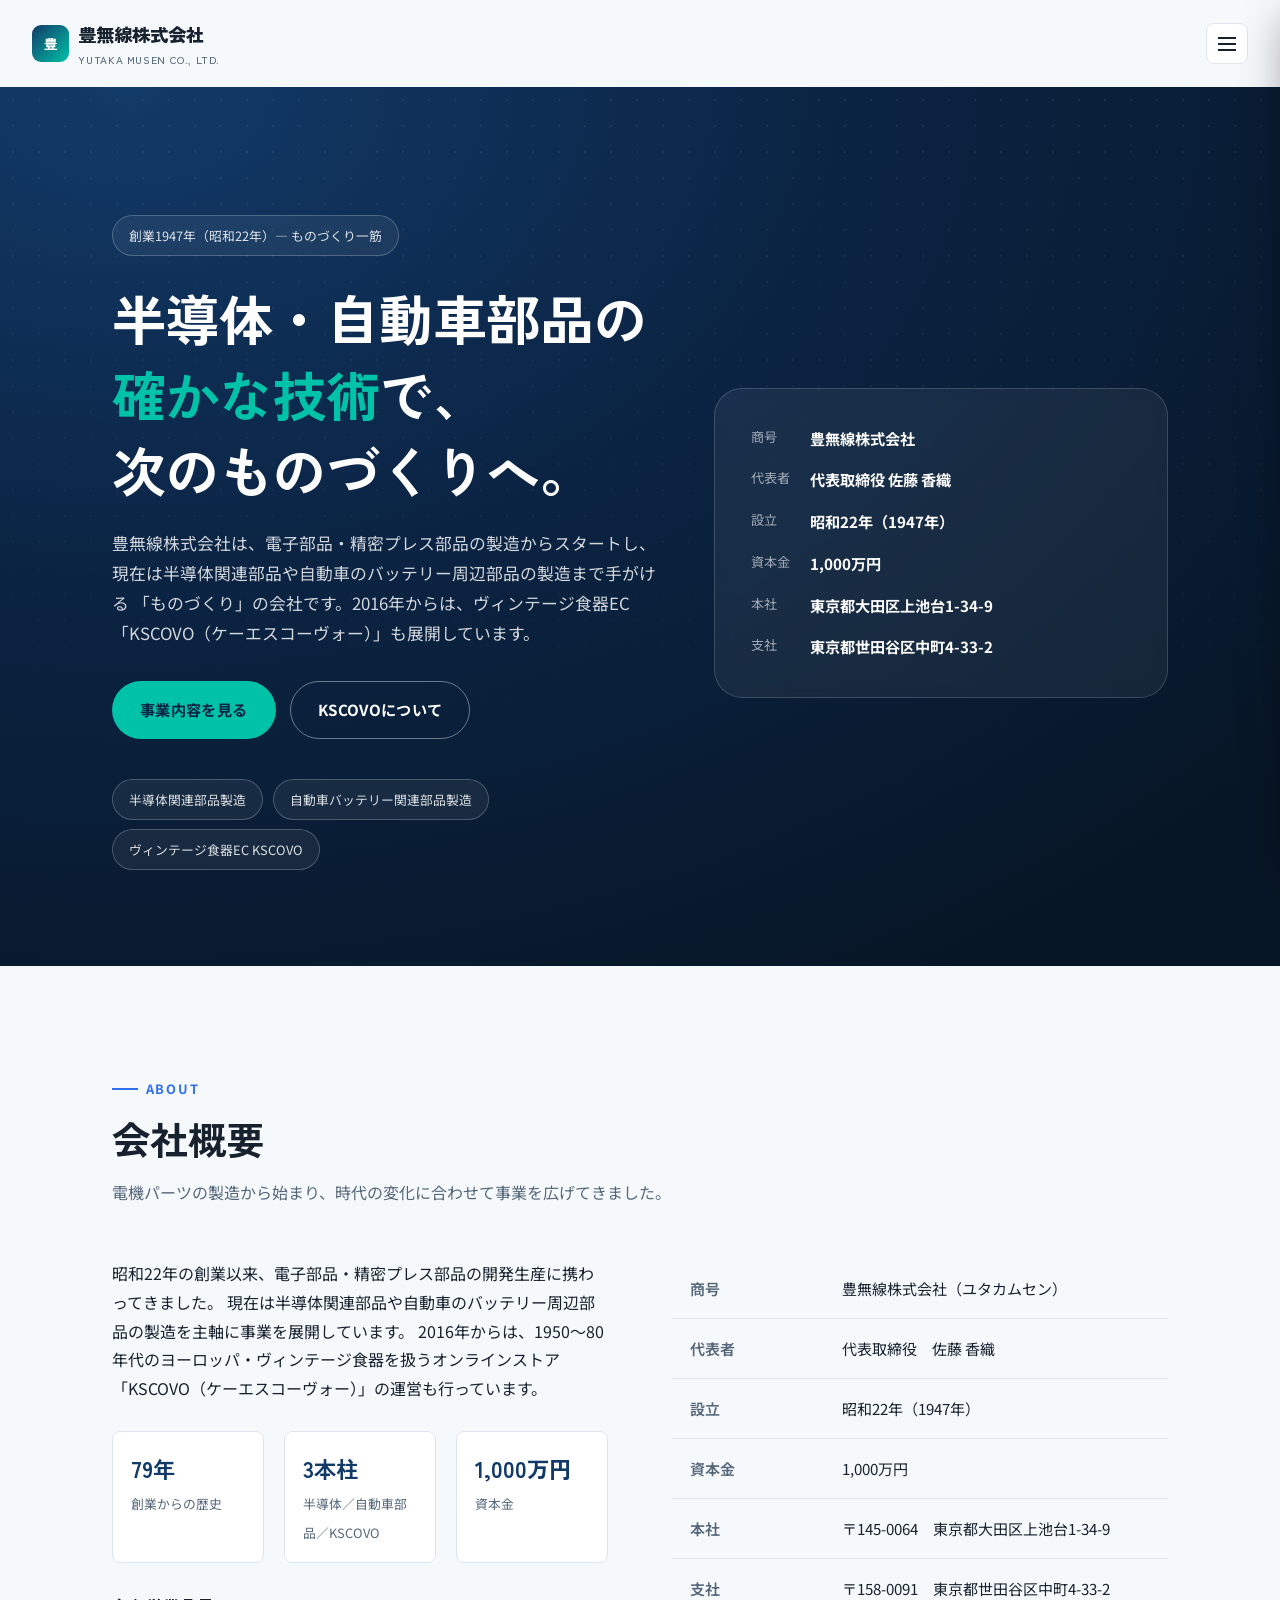
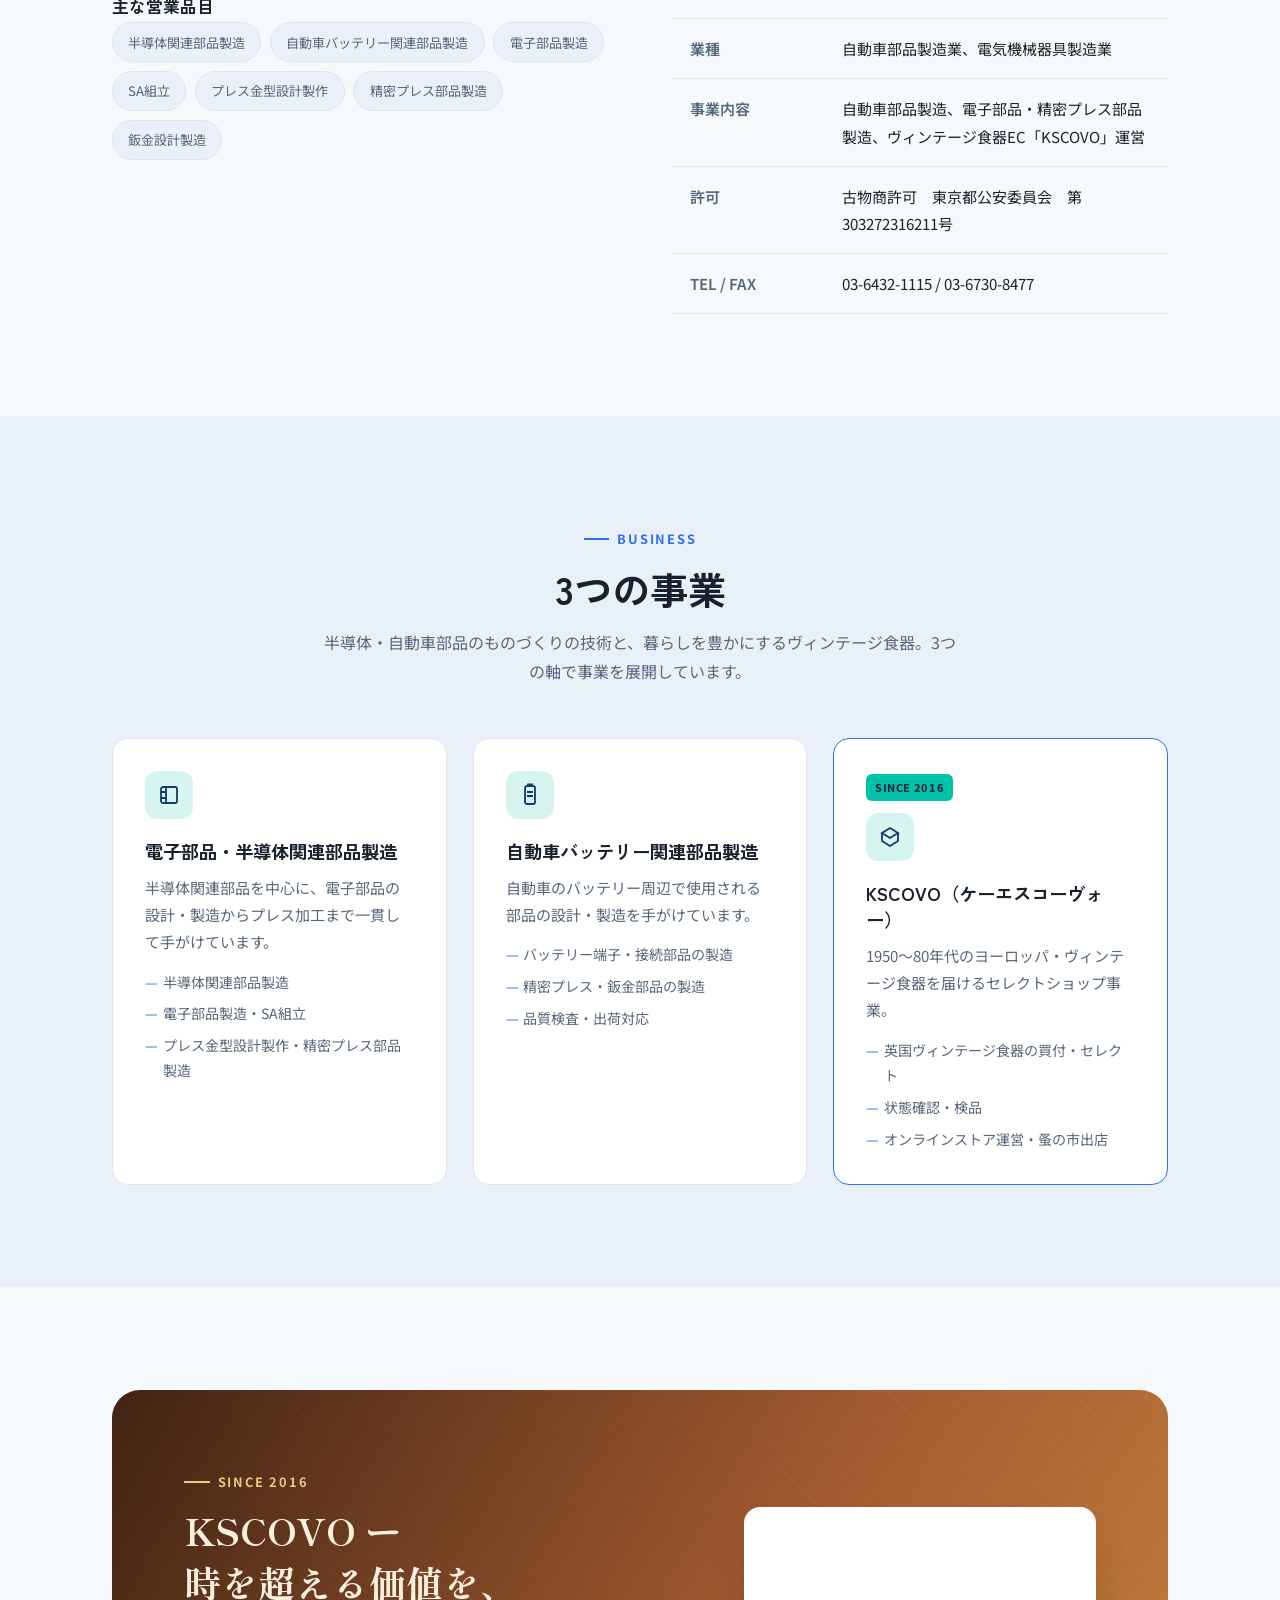
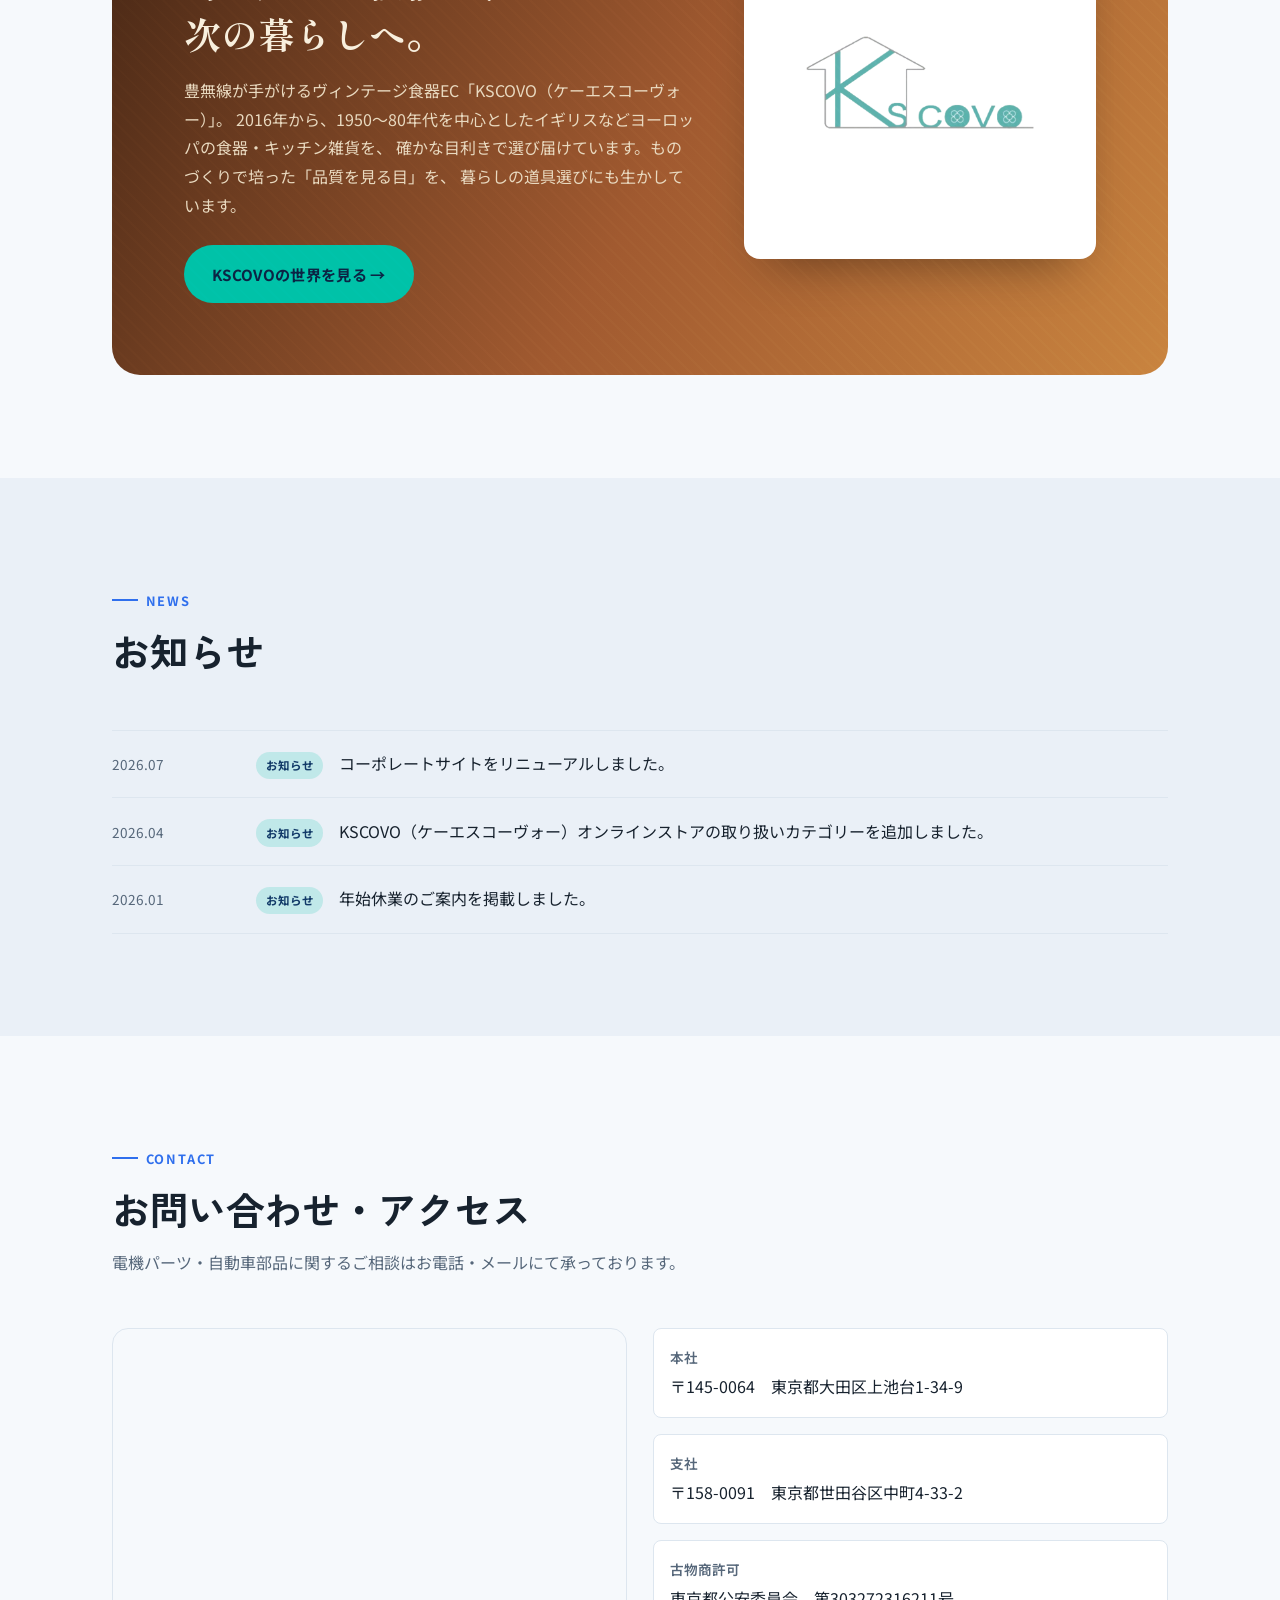
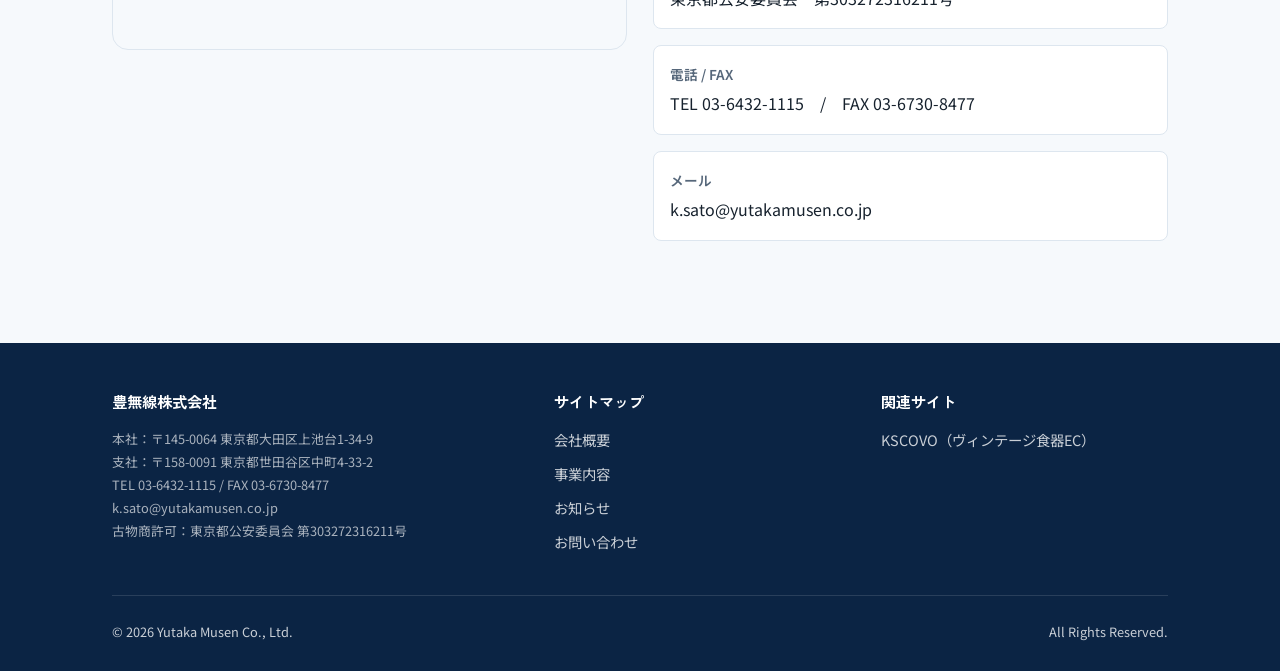
==== commit 74f2992a: "Add files via upload イメージ画像追加 KS工房事業追加" ====
--- a/index.html
+++ b/index.html
@@ -48,7 +48,7 @@
   <section class="hero">
     <div class="container hero-grid">
       <div class="reveal is-visible">
-        <span class="hero-badge" style="margin-bottom:1.25rem;">創業1947年（昭和22年）— ものづくり一筋</span>
+        <span class="hero-badge" style="margin-bottom:1.5rem;">創業1947年（昭和22年）— ものづくり一筋</span>
         <h1>半導体・自動車部品の<em>確かな技術</em>で、<br>次のものづくりへ。</h1>
         <p class="lead">
           豊無線株式会社は、電子部品・精密プレス部品の製造からスタートし、
--- a/style.css
+++ b/style.css
@@ -125,7 +125,7 @@
   padding-block:1.1rem;
   transition:background .3s var(--ease), box-shadow .3s var(--ease), padding .3s var(--ease), backdrop-filter .3s var(--ease);
 }
-.site-header .container{ display:flex; align-items:center; justify-content:space-between; gap:1rem; }
+.site-header .container{ display:flex; align-items:center; justify-content:space-between; gap:1rem; max-width:1440px; }
 .site-header.is-scrolled{
   background:color-mix(in srgb, var(--color-bg) 82%, transparent);
   backdrop-filter:blur(14px);
@@ -143,10 +143,11 @@
 .theme-kscovo .brand-mark{ border-radius:50%; background:linear-gradient(135deg, var(--color-accent), var(--color-primary)); }
 .brand small{ display:block; font-size:.65rem; font-weight:500; color:var(--color-text-muted); letter-spacing:.06em; }
 
-.nav-links{ display:flex; align-items:center; gap:clamp(1rem,2vw,2rem); }
+.nav-links{ display:flex; align-items:center; gap:clamp(1rem,1.6vw,2rem); }
 .nav-links a{
   font-size:.92rem; font-weight:600; color:var(--color-text-muted);
   position:relative; padding:.3rem 0; transition:color .2s;
+  white-space:nowrap;
 }
 .nav-links a::after{
   content:""; position:absolute; left:0; bottom:-2px; height:2px; width:0;
@@ -171,7 +172,7 @@
 .nav-toggle[aria-expanded="true"] span::before{ transform:translateY(6px) rotate(45deg); }
 .nav-toggle[aria-expanded="true"] span::after{ transform:translateY(-6px) rotate(-45deg); }
 
-@media (max-width: 860px){
+@media (max-width: 1320px){
   .nav-links{
     position:fixed; inset:0 0 0 auto; width:min(78vw,320px); height:100vh;
     background:var(--color-surface); flex-direction:column; align-items:flex-start;
@@ -202,6 +203,7 @@
 .hero-actions{ display:flex; flex-wrap:wrap; gap:.9rem; }
 .hero-badges{ display:flex; flex-wrap:wrap; gap:.6rem; margin-top:2.5rem; }
 .hero-badge{
+  display:inline-block;
   border:1px solid rgba(255,255,255,.22); border-radius:999px; padding:.5rem 1rem;
   font-size:.8rem; color:rgba(255,255,255,.85); background:rgba(255,255,255,.06);
 }
@@ -221,6 +223,23 @@
 .grid-2{ grid-template-columns:repeat(2,1fr); }
 @media (max-width:960px){ .grid-3{ grid-template-columns:repeat(2,1fr); } }
 @media (max-width:640px){ .grid-3, .grid-2{ grid-template-columns:1fr; } }
+
+/* ---------- 実績フォトギャラリー ---------- */
+.photo-gallery{ display:grid; grid-template-columns:repeat(2,1fr); gap:var(--gap); }
+.photo-card{
+  position:relative; margin:0; border-radius:var(--radius-md); overflow:hidden;
+  aspect-ratio:4/3; box-shadow:0 20px 40px -24px rgba(15,30,50,.35);
+}
+.photo-card img{
+  width:100%; height:100%; object-fit:cover; display:block;
+  transition:transform .6s var(--ease);
+}
+.photo-card:hover img{ transform:scale(1.07); }
+.photo-card figcaption{
+  position:absolute; left:0; right:0; bottom:0; padding:.75rem 1rem;
+  font-size:.8rem; color:#fff; background:linear-gradient(to top, rgba(0,0,0,.6), transparent);
+}
+@media (max-width:640px){ .photo-gallery{ grid-template-columns:1fr; } }
 
 .card{
   background:var(--color-surface); border:1px solid var(--color-border);
@@ -291,7 +310,7 @@
 @media (max-width:640px){ .news-item{ grid-template-columns:1fr; gap:.4rem; } }
 
 /* ---------- アクセス/連絡先 ---------- */
-.contact-grid{ display:grid; grid-template-columns:1fr 1fr; gap:var(--gap); }
+.contact-grid{ display:grid; grid-template-columns:1fr 1fr; gap:var(--gap); align-items:start; }
 @media (max-width:860px){ .contact-grid{ grid-template-columns:1fr; } }
 .map-frame{ border-radius:var(--radius-md); overflow:hidden; border:1px solid var(--color-border); }
 .map-frame iframe{ width:100%; height:100%; min-height:320px; border:0; display:block; }
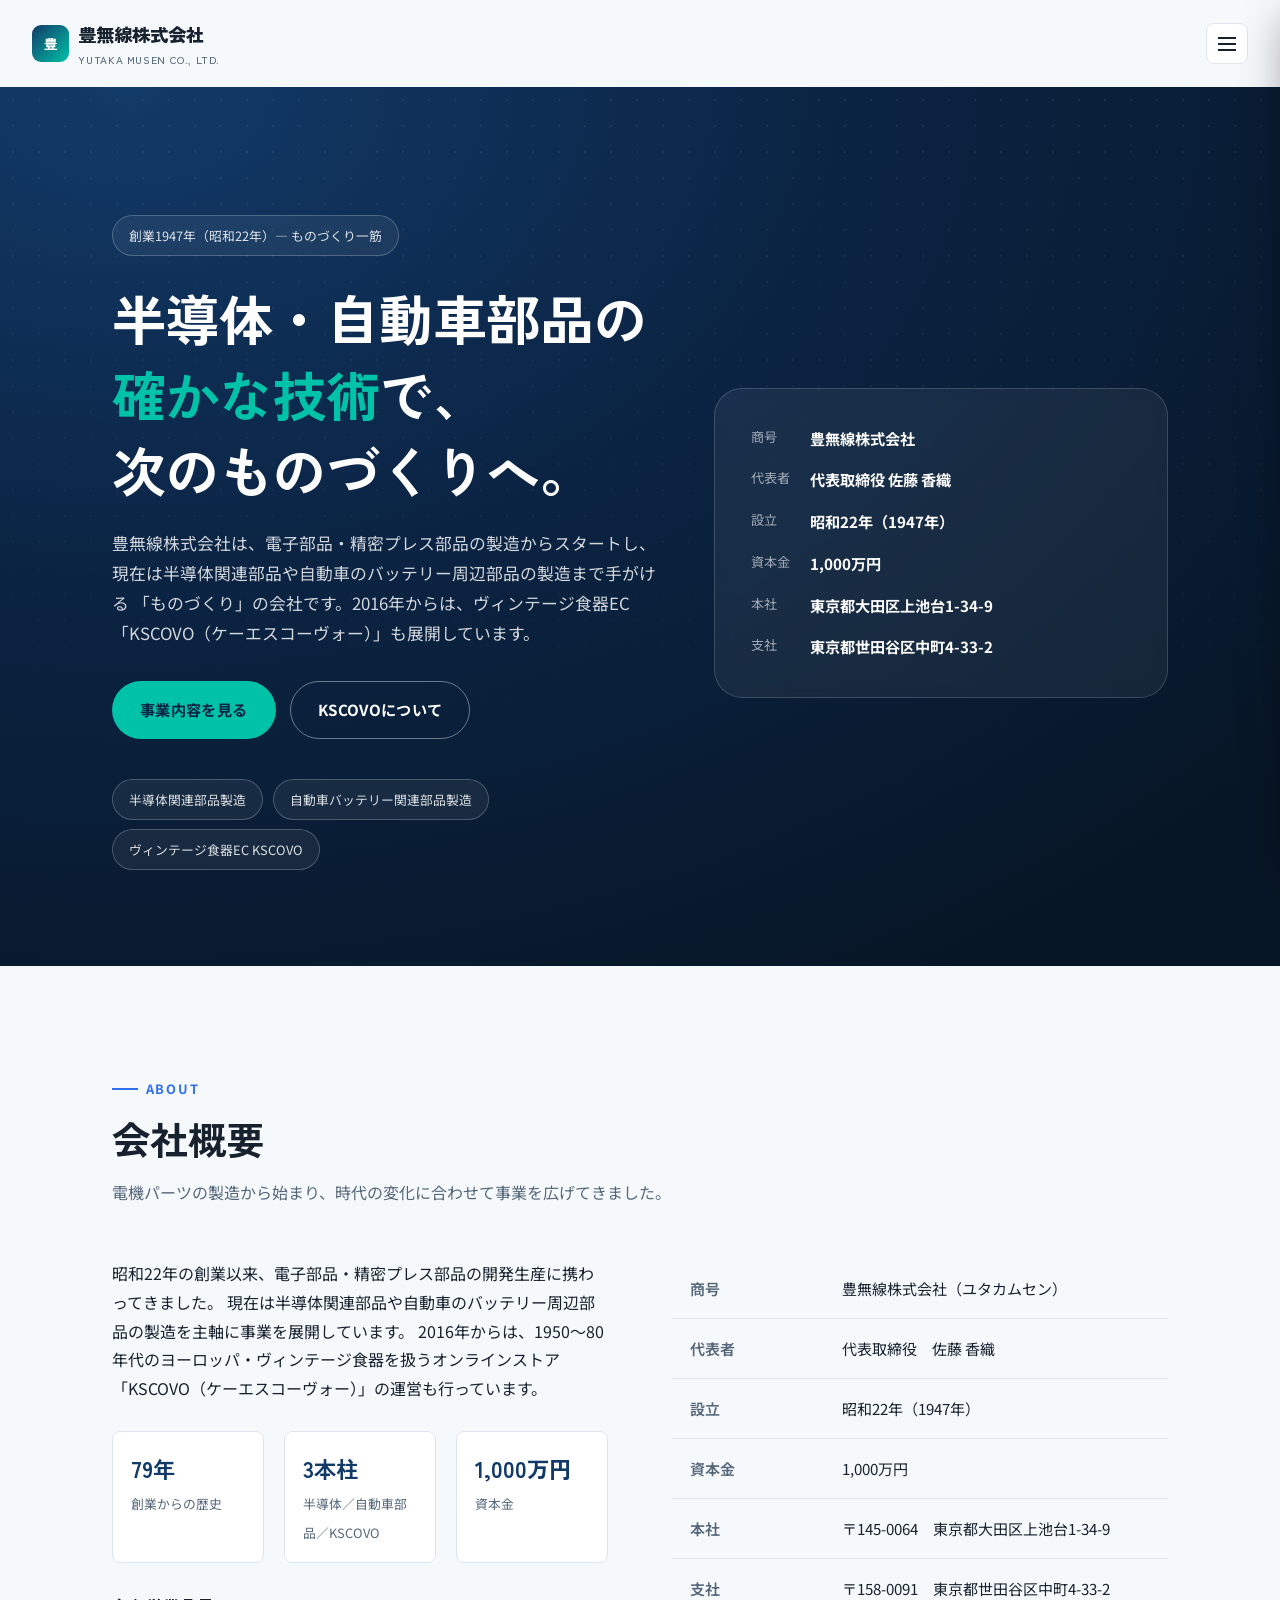
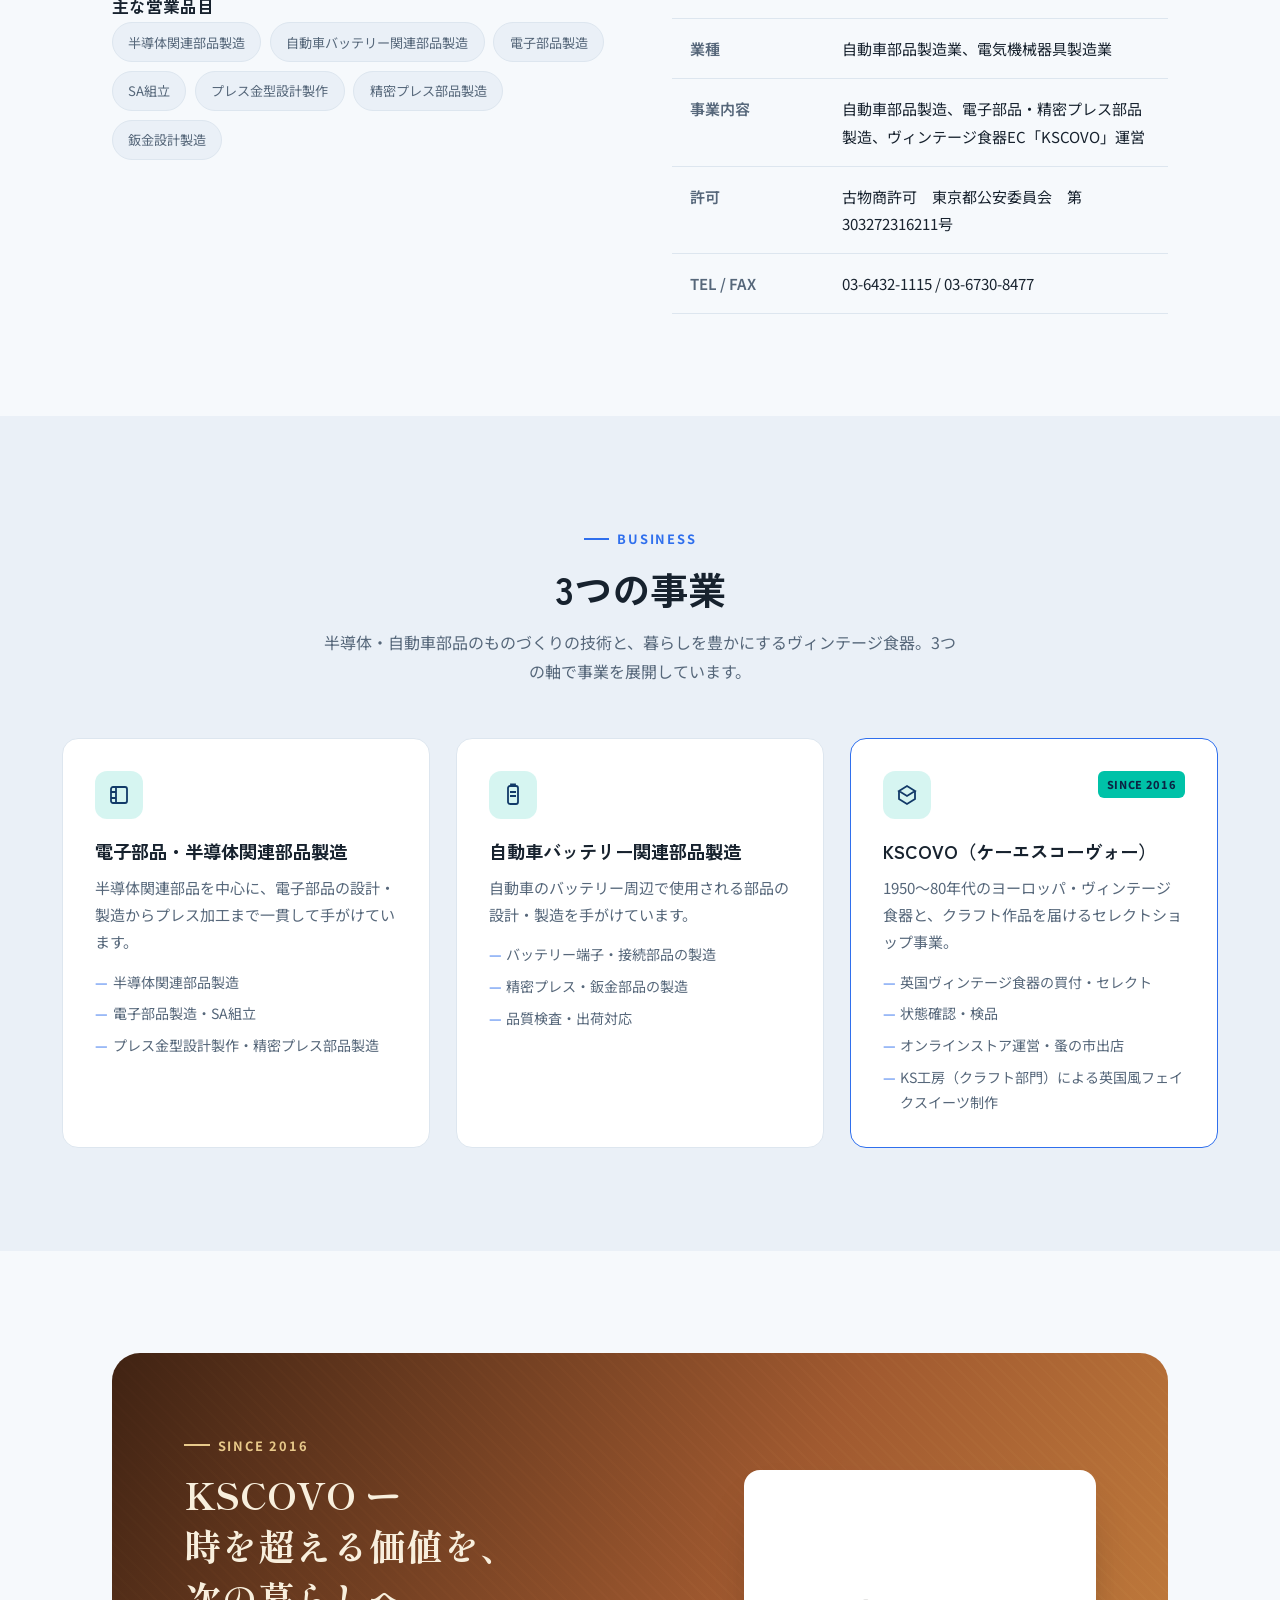
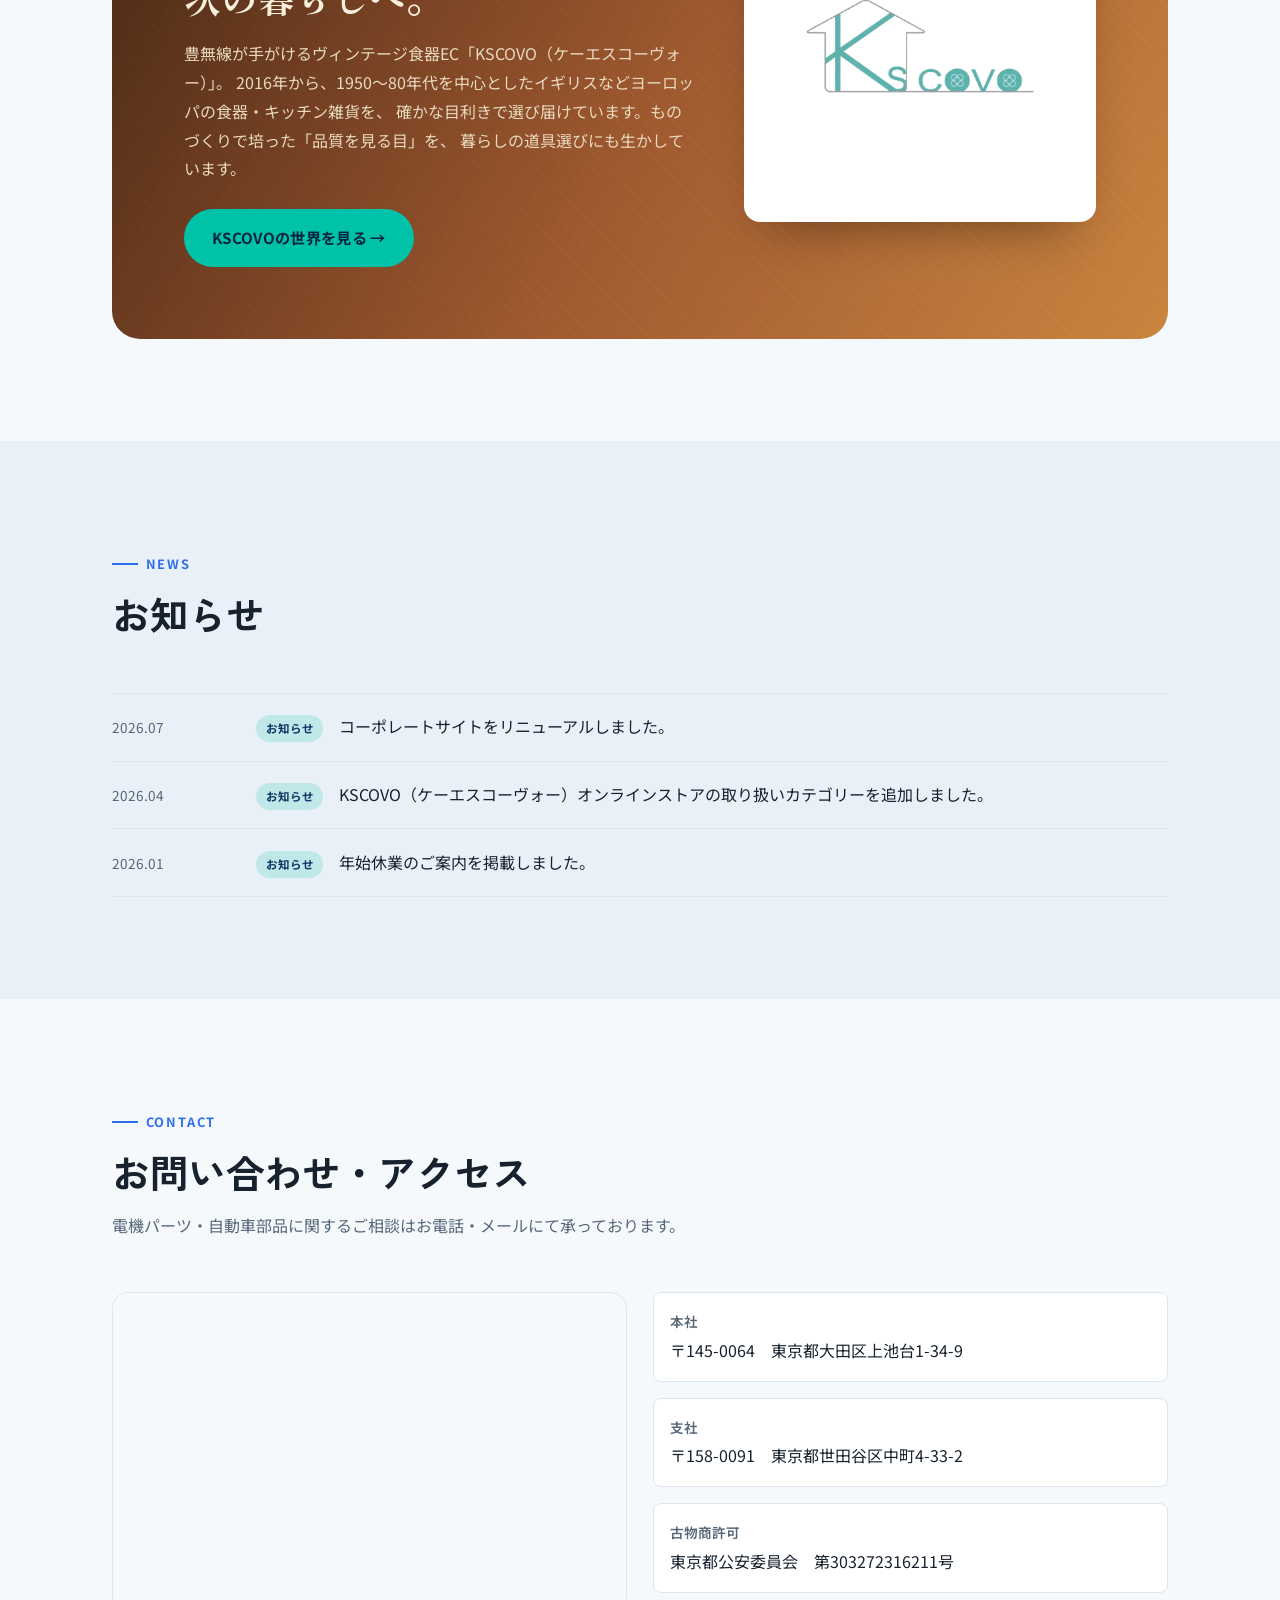
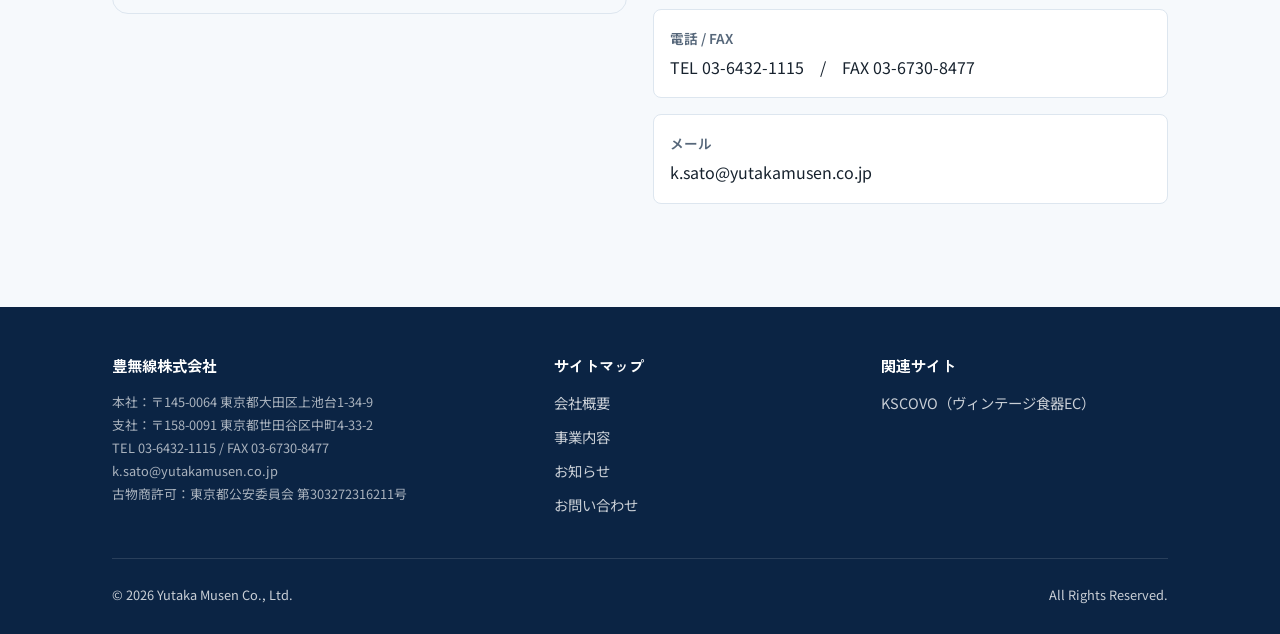
==== commit 14ed440e: "Add files via upload TOPの事業一覧にもKS工房の内容を追加" ====
--- a/index.html
+++ b/index.html
@@ -138,7 +138,7 @@
 
   <!-- ================= 事業内容 ================= -->
   <section class="section section--alt" id="business">
-    <div class="container">
+    <div class="container" style="max-width:1220px;">
       <div class="section-head center reveal" style="margin-inline:auto;">
         <span class="eyebrow">Business</span>
         <h2>3つの事業</h2>
@@ -178,11 +178,12 @@
             <svg width="24" height="24" viewBox="0 0 24 24" fill="none" stroke="currentColor" stroke-width="1.8"><path d="M4 8l8-5 8 5-8 5-8-5Z"/><path d="M4 8v8l8 5 8-5V8"/></svg>
           </div>
           <h3>KSCOVO（ケーエスコーヴォー）</h3>
-          <p>1950〜80年代のヨーロッパ・ヴィンテージ食器を届けるセレクトショップ事業。</p>
+          <p>1950〜80年代のヨーロッパ・ヴィンテージ食器と、クラフト作品を届けるセレクトショップ事業。</p>
           <ul>
             <li>英国ヴィンテージ食器の買付・セレクト</li>
             <li>状態確認・検品</li>
             <li>オンラインストア運営・蚤の市出店</li>
+            <li>KS工房（クラフト部門）による英国風フェイクスイーツ制作</li>
           </ul>
         </a>
       </div>
--- a/style.css
+++ b/style.css
@@ -242,6 +242,7 @@
 @media (max-width:640px){ .photo-gallery{ grid-template-columns:1fr; } }
 
 .card{
+  position:relative;
   background:var(--color-surface); border:1px solid var(--color-border);
   border-radius:var(--radius-md); padding:clamp(1.5rem,2.6vw,2rem);
   transition:transform .3s var(--ease), box-shadow .3s var(--ease), border-color .3s var(--ease);
@@ -258,8 +259,9 @@
 .card ul li::before{ content:"—"; position:absolute; left:0; color:var(--color-accent-2,var(--color-accent)); }
 
 .badge-new{
-  display:inline-block; font-size:.68rem; font-weight:800; letter-spacing:.06em;
-  background:var(--color-accent); color:#0b2444; padding:.25rem .55rem; border-radius:6px; margin-bottom:.75rem;
+  position:absolute; top:clamp(1.5rem,2.6vw,2rem); right:clamp(1.5rem,2.6vw,2rem);
+  font-size:.68rem; font-weight:800; letter-spacing:.06em;
+  background:var(--color-accent); color:#0b2444; padding:.25rem .55rem; border-radius:6px;
 }
 .theme-kscovo .badge-new{ color:#2c1c11; }
 
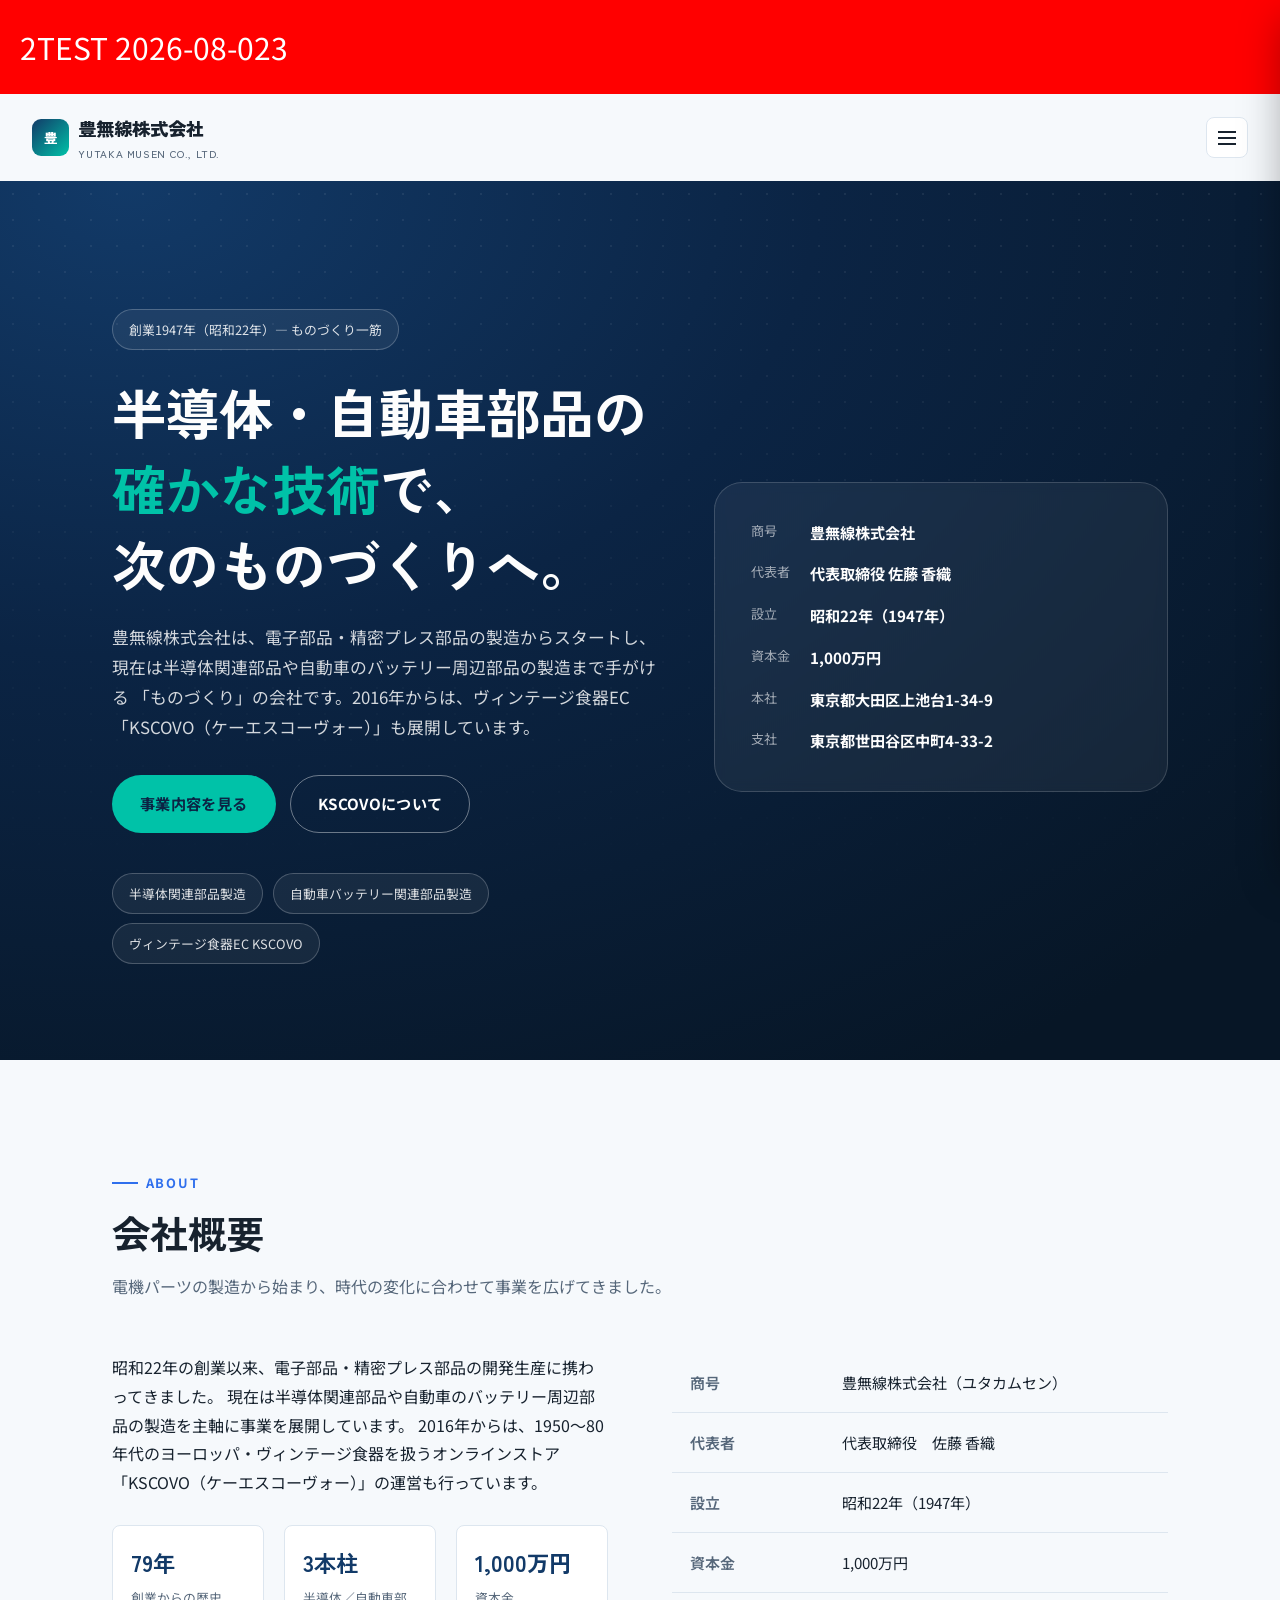
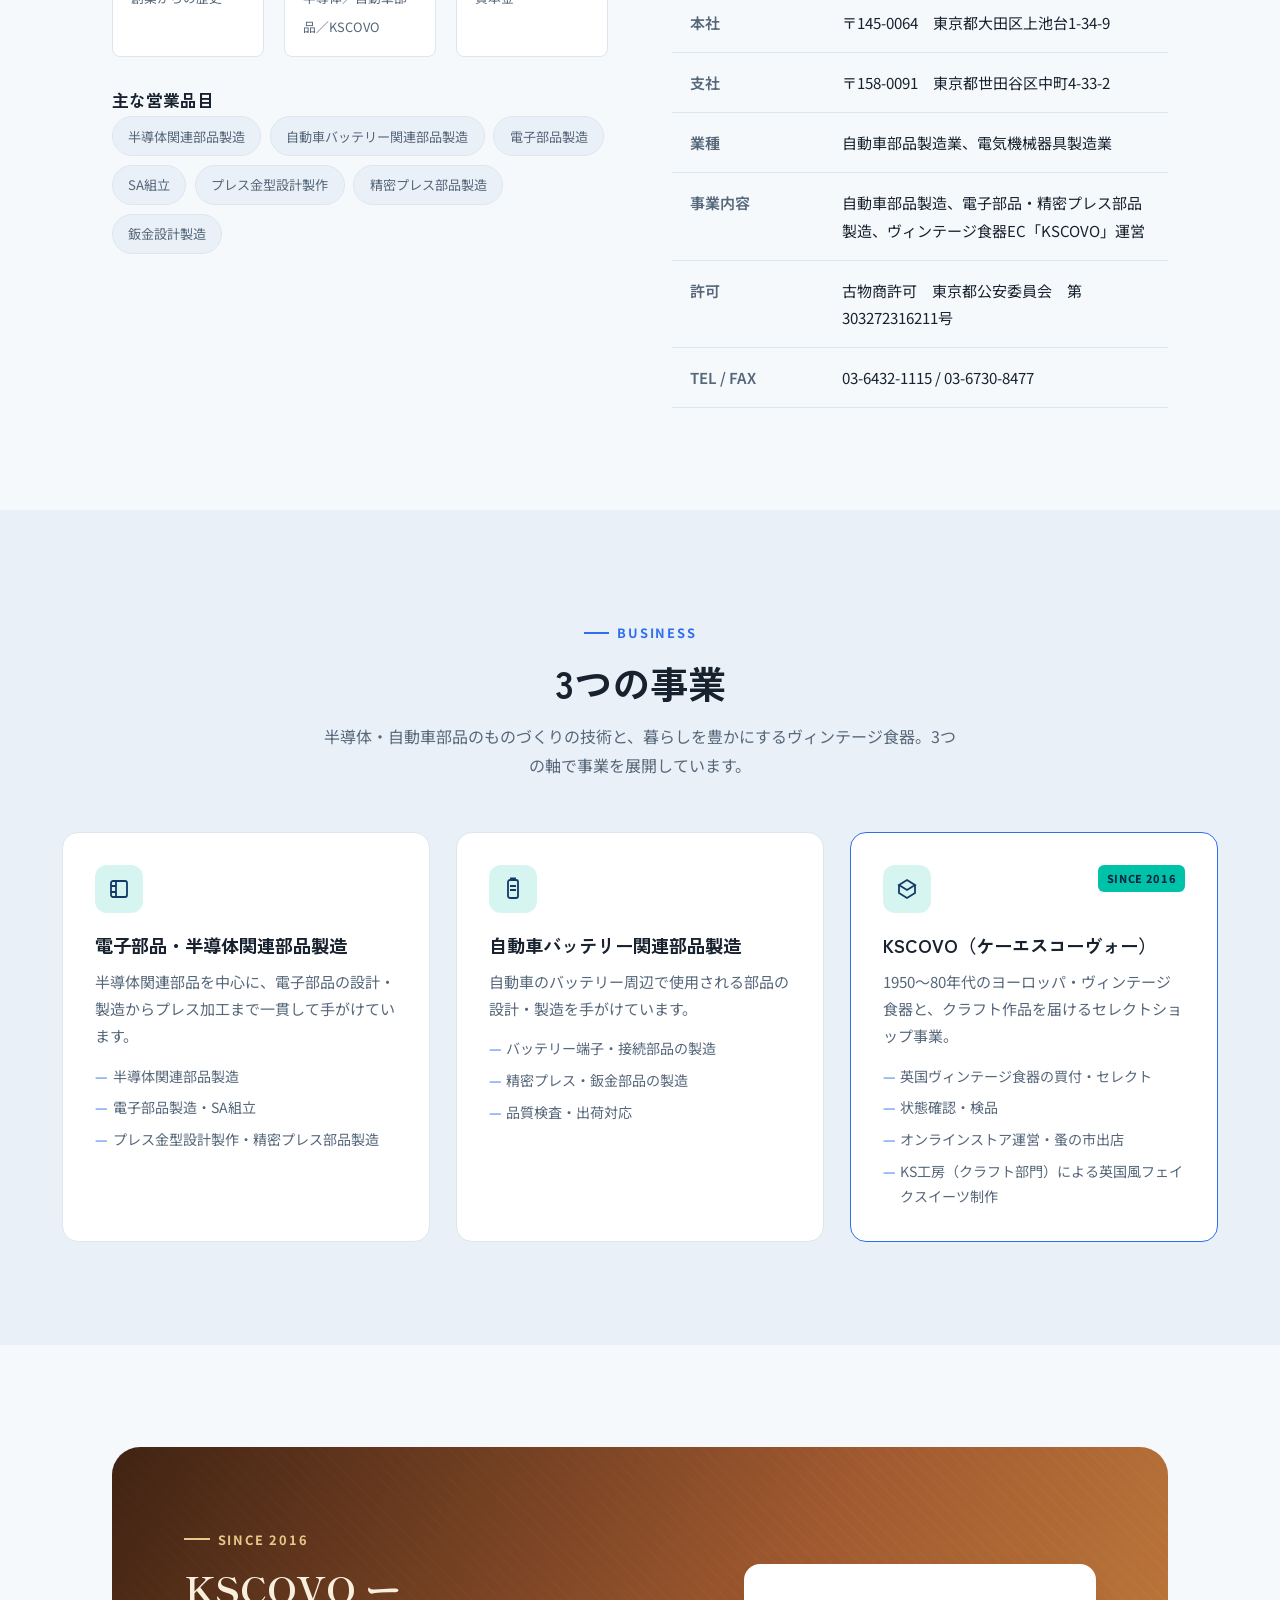
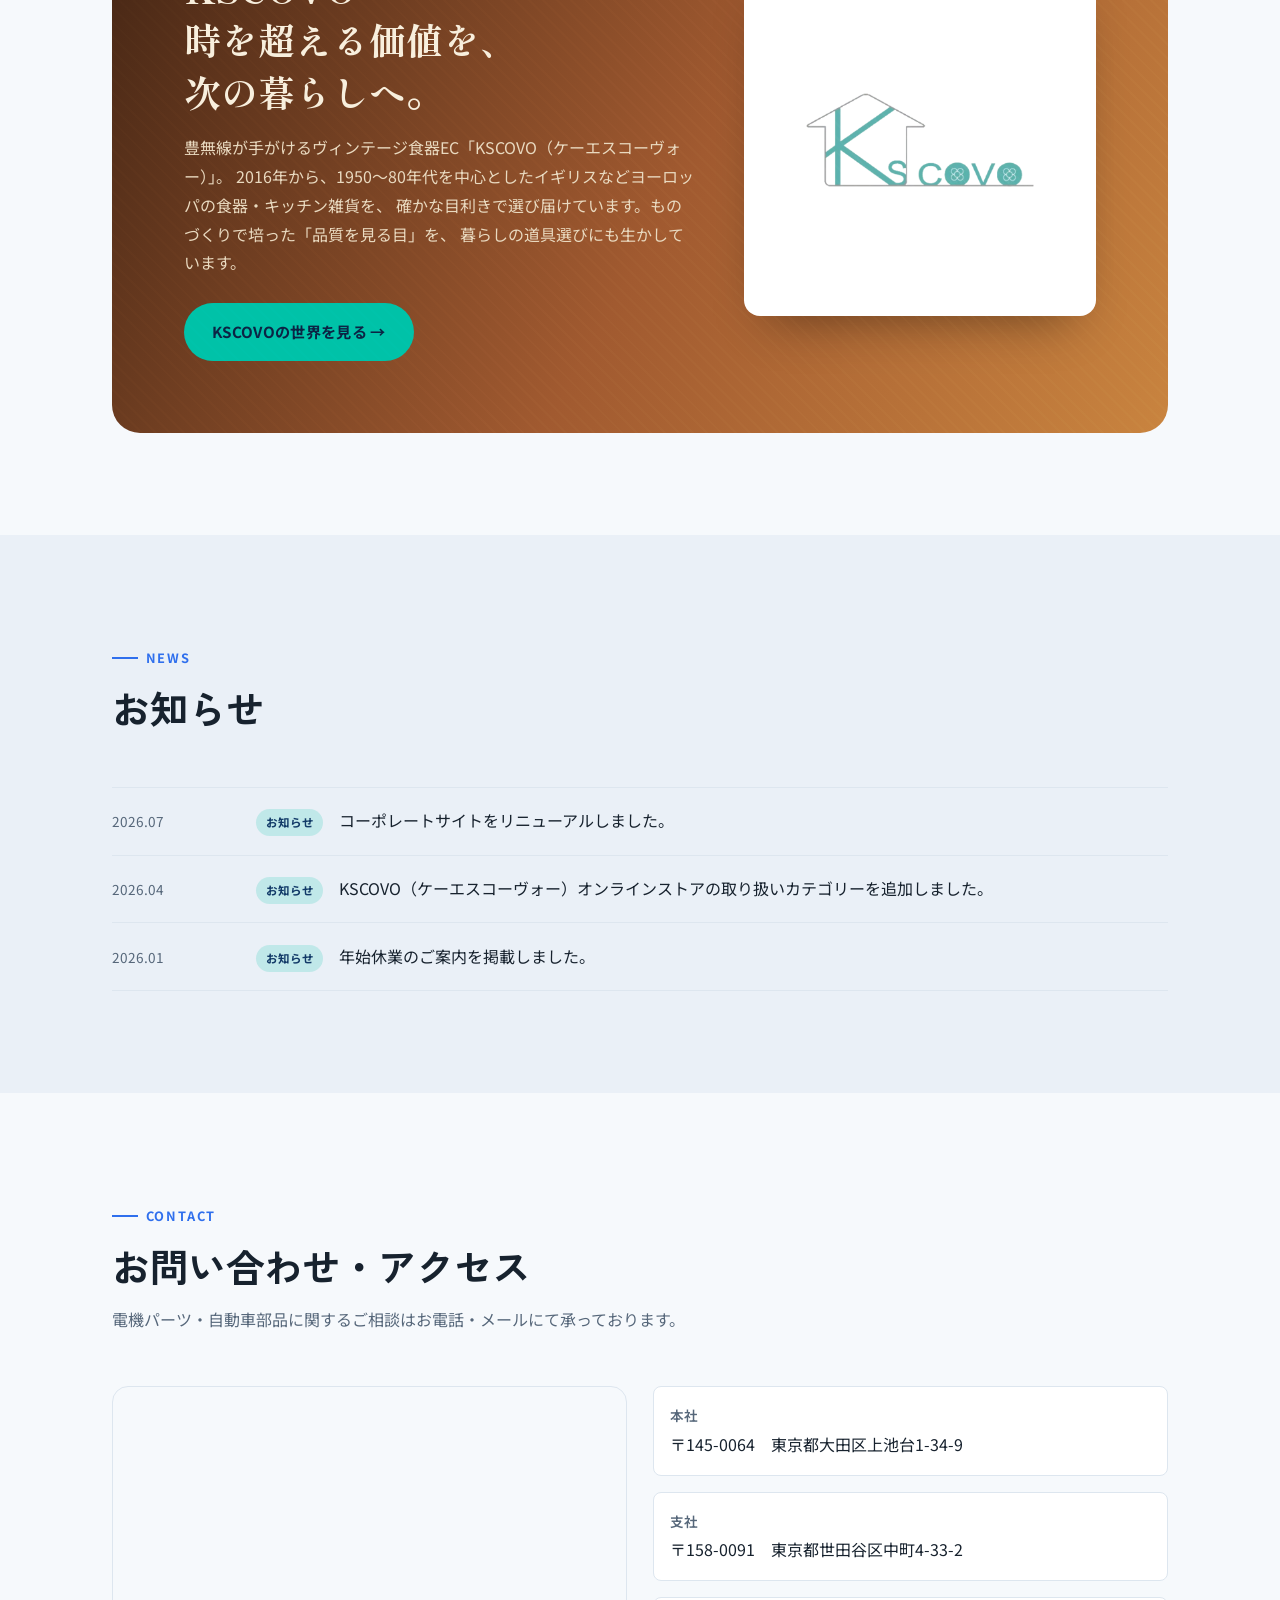
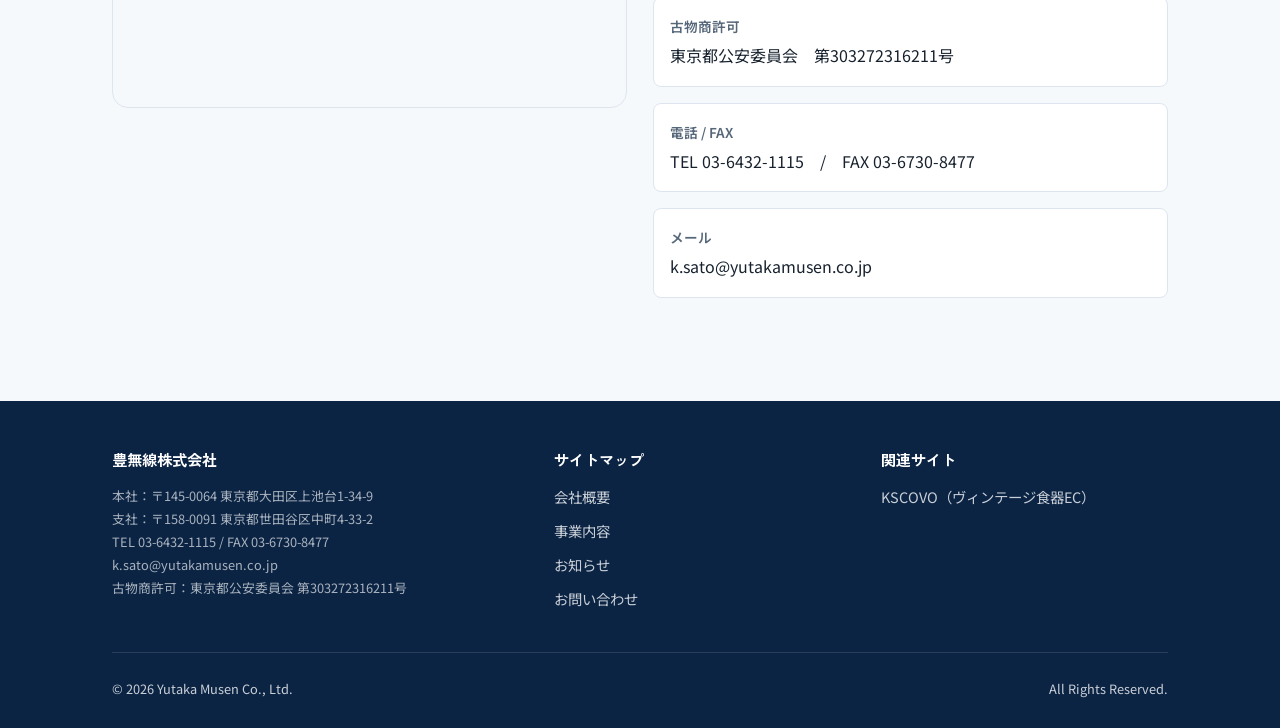
==== commit 46592516: "Update index.html for test" ====
--- a/index.html
+++ b/index.html
@@ -14,7 +14,9 @@
 <link rel="stylesheet" href="style.css">
 </head>
 <body class="theme-corp">
-
+  
+<div style="background:red;color:white;padding:20px;font-size:30px;">2TEST 2026-08-023</div>
+  
 <header class="site-header" data-header>
   <div class="container">
     <a class="brand" href="#top">
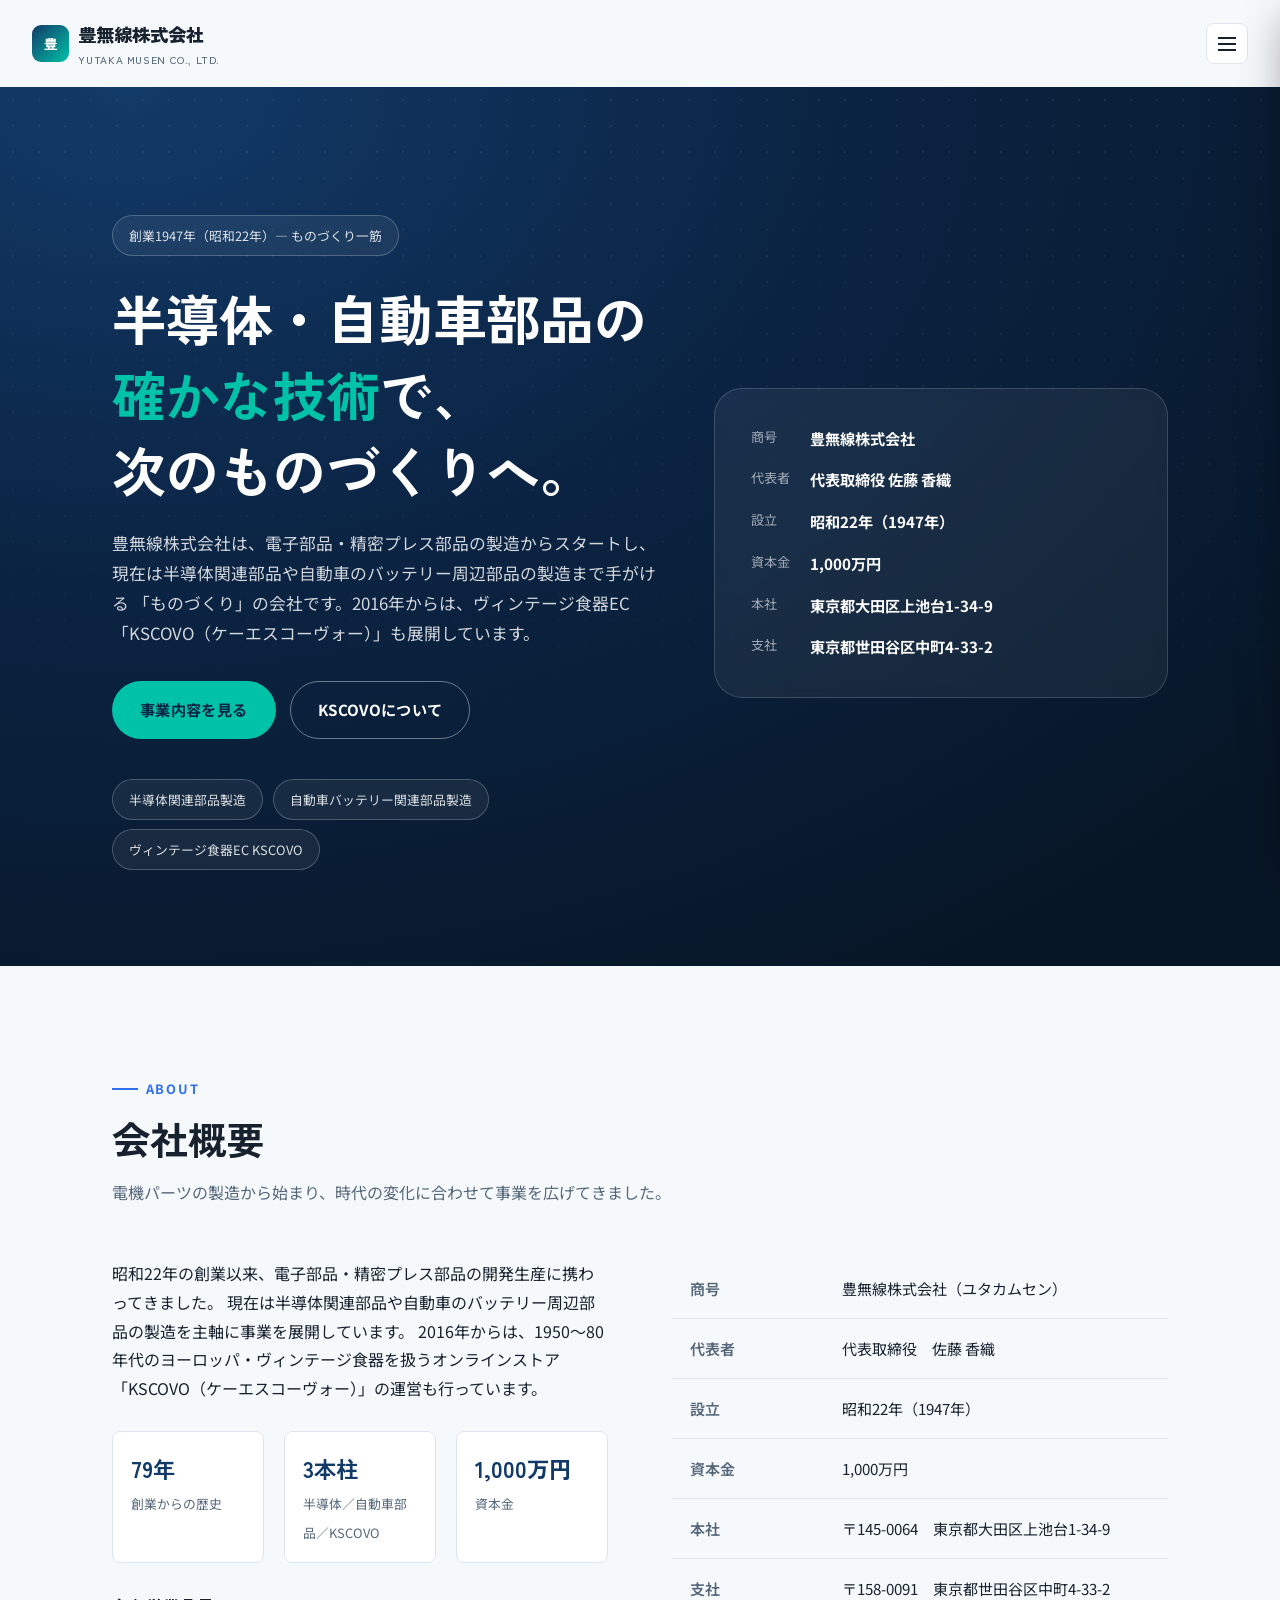
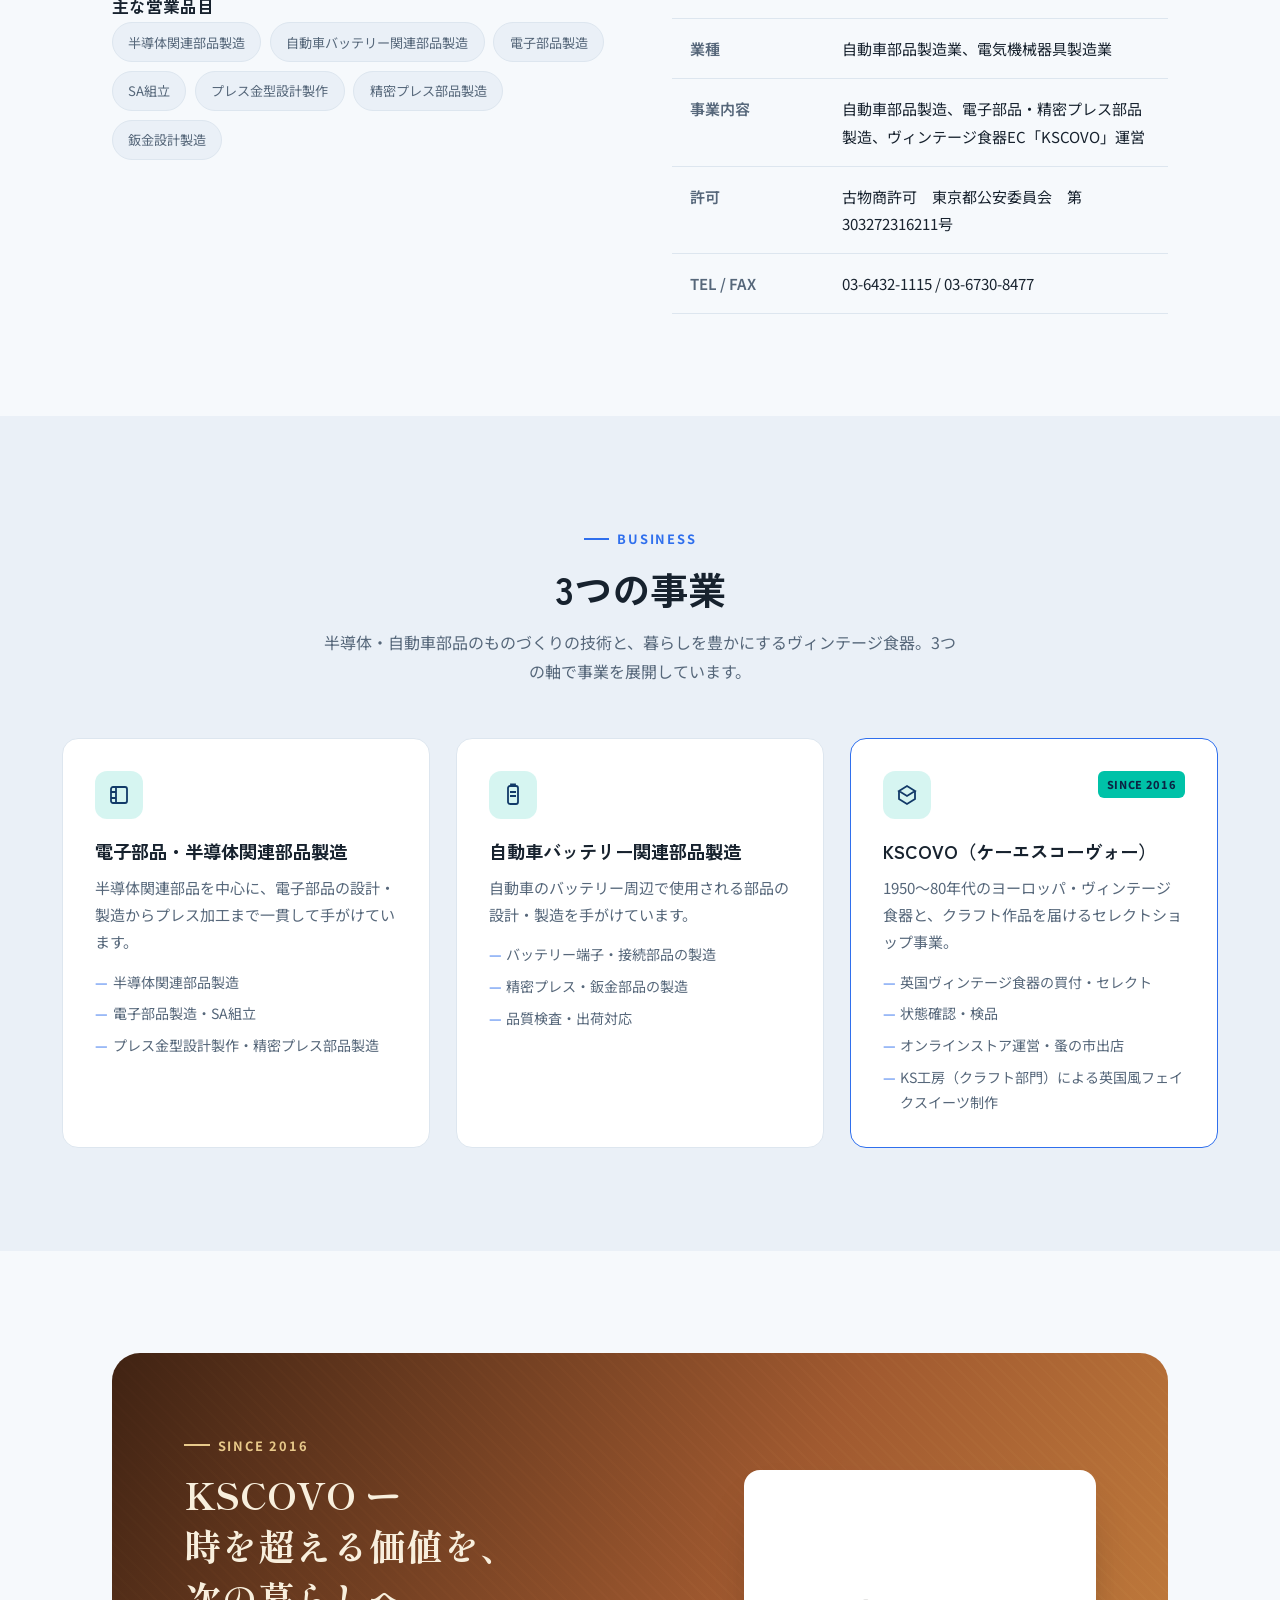
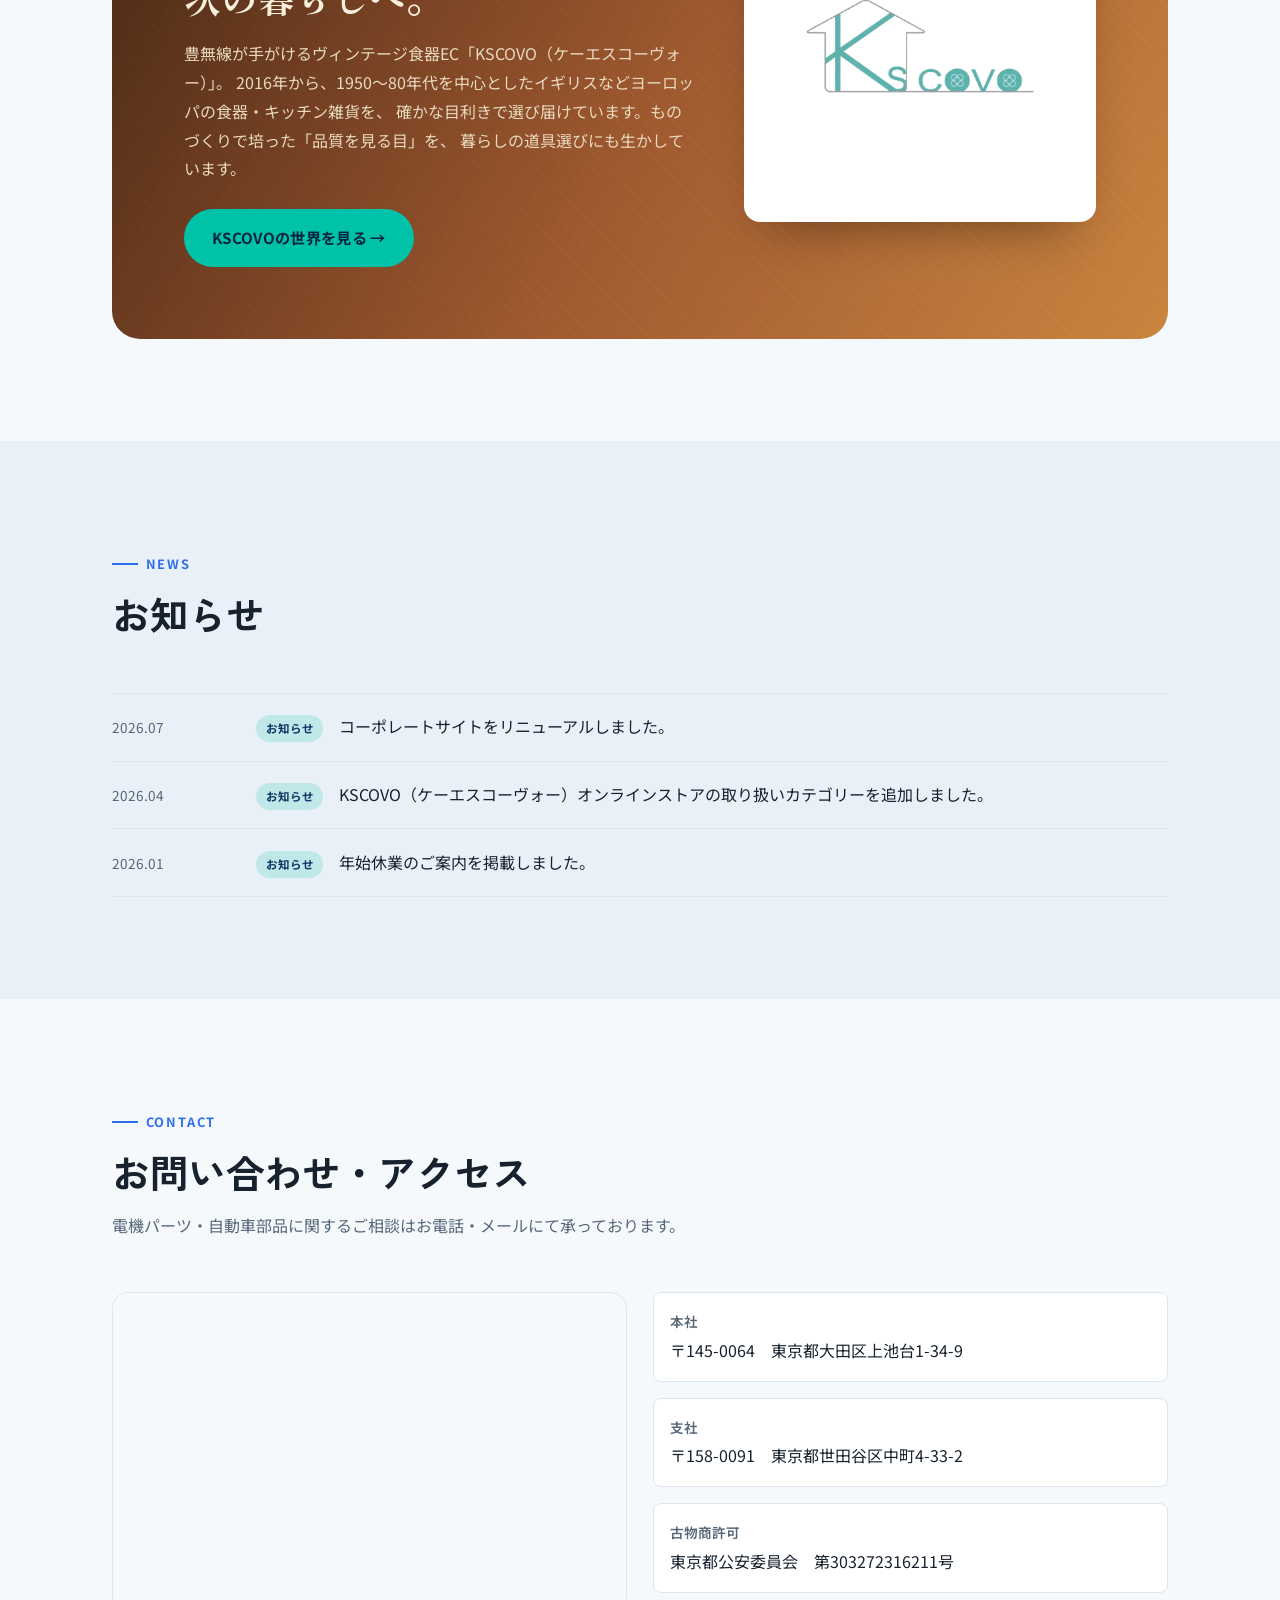
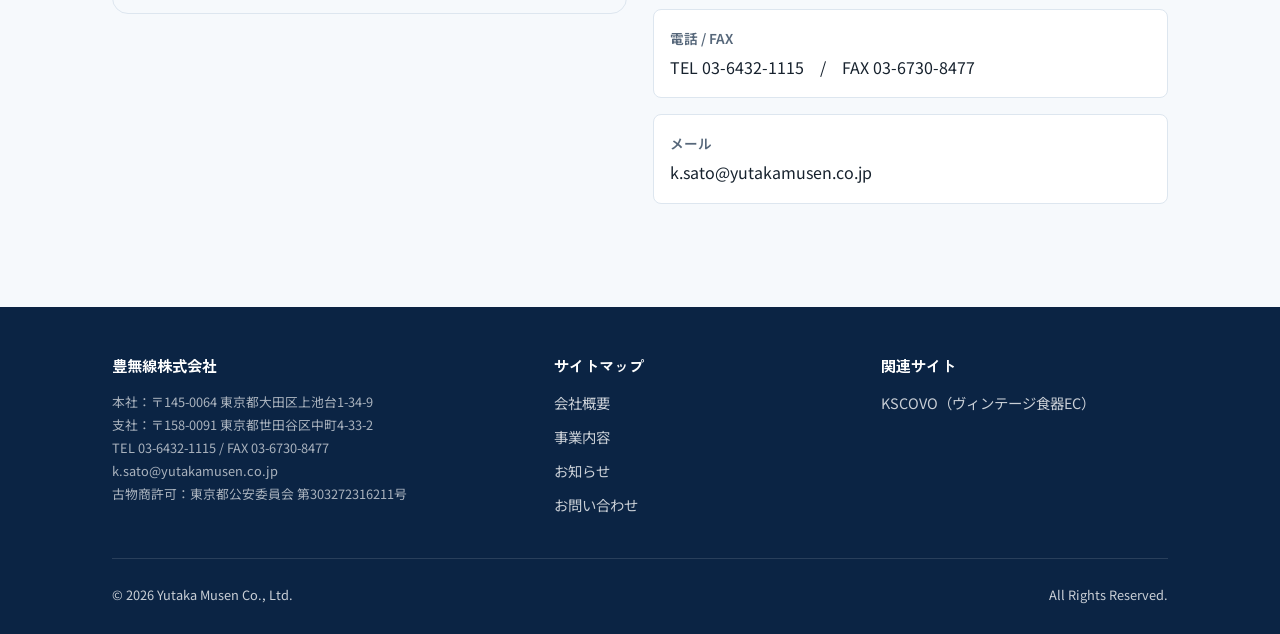
==== commit cbe543b5: "testを削除" ====
--- a/index.html
+++ b/index.html
@@ -13,10 +13,7 @@
 
 <link rel="stylesheet" href="style.css">
 </head>
-<body class="theme-corp">
-  
-<div style="background:red;color:white;padding:20px;font-size:30px;">2TEST 2026-08-023</div>
-  
+<body class="theme-corp">  
 <header class="site-header" data-header>
   <div class="container">
     <a class="brand" href="#top">
